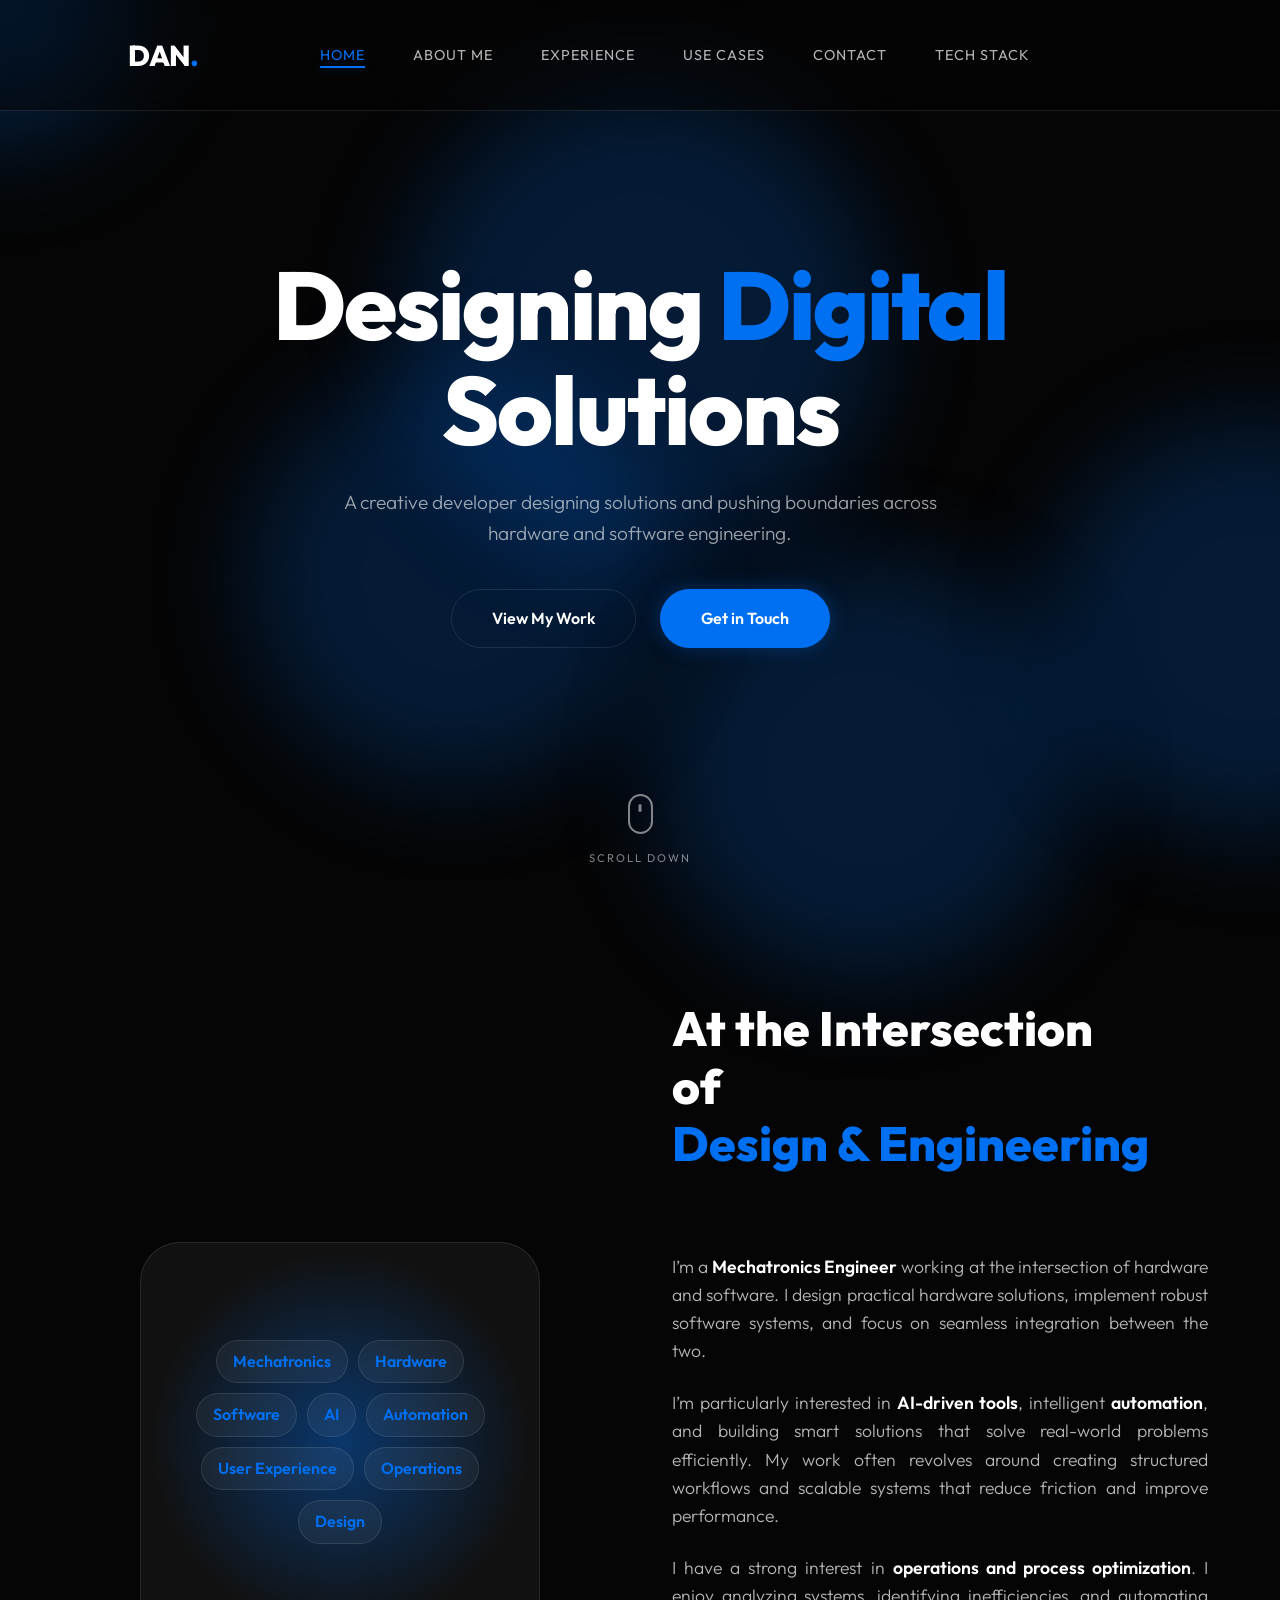
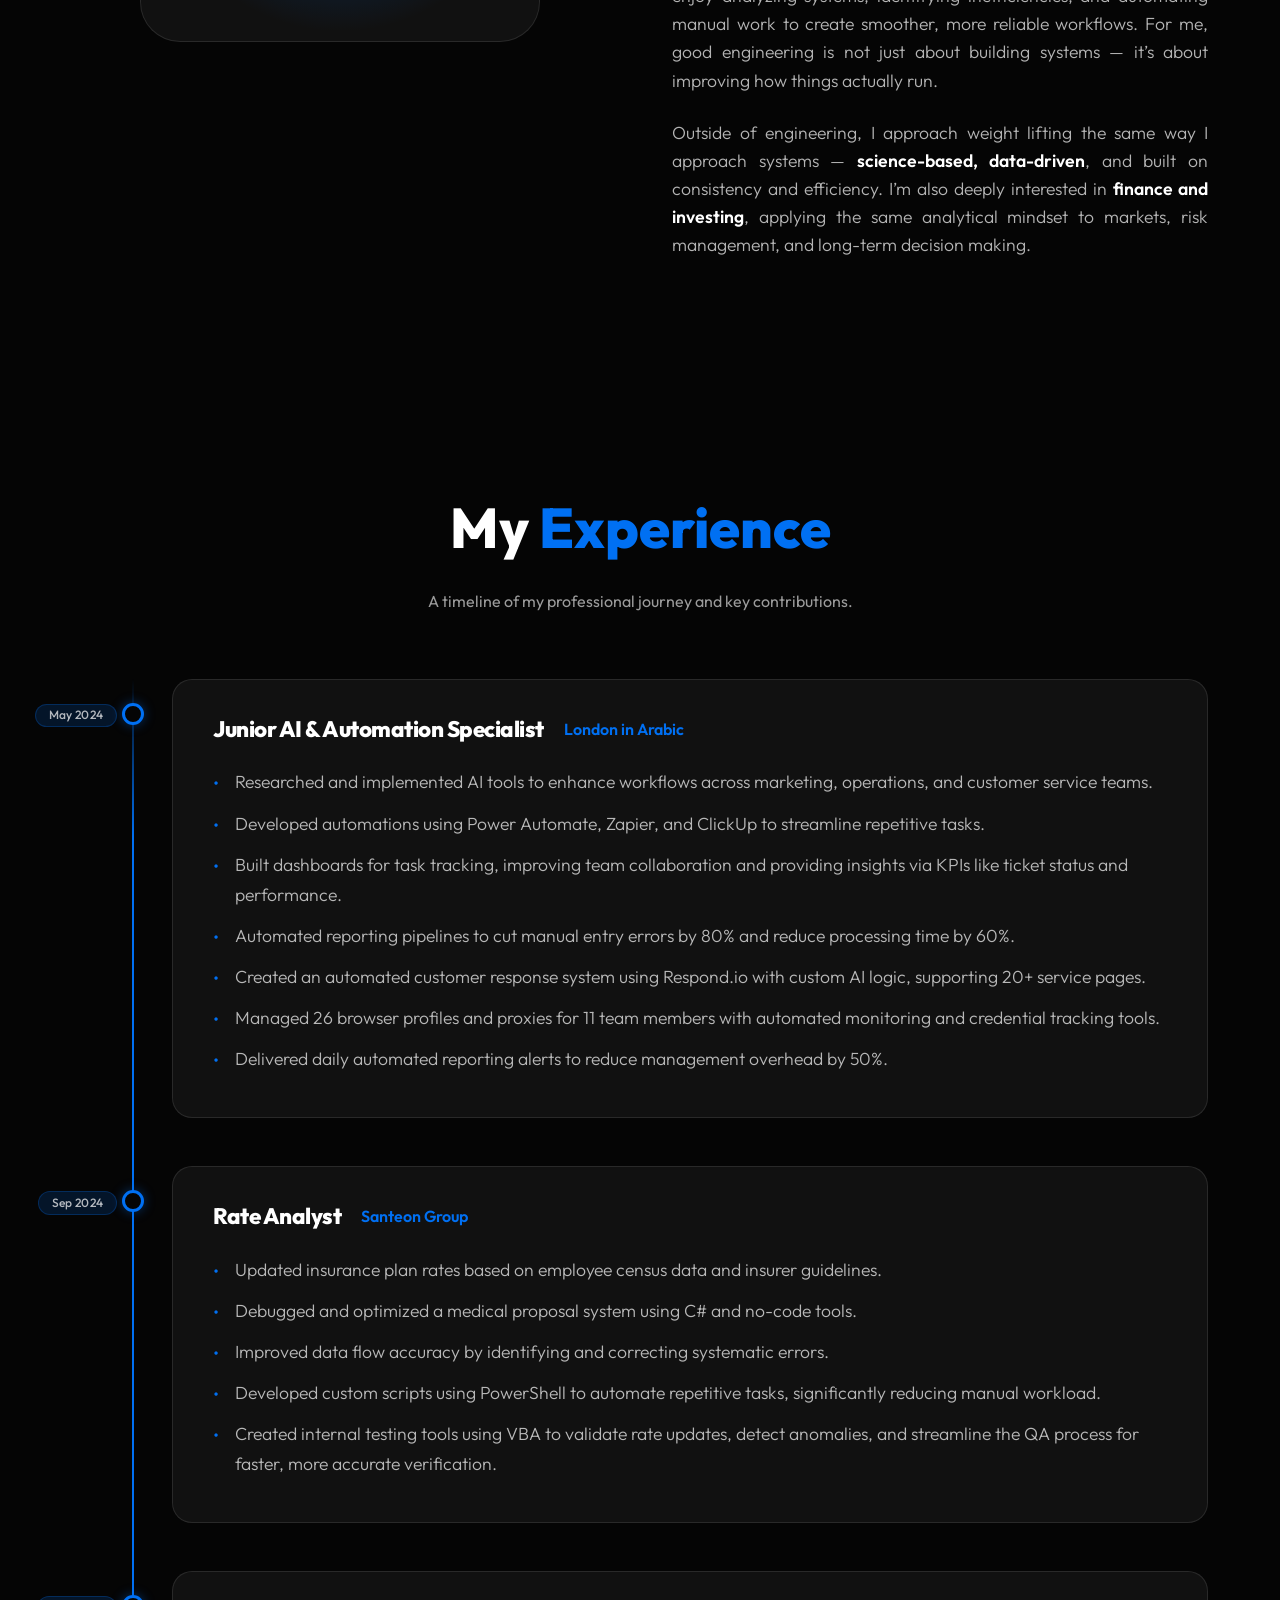
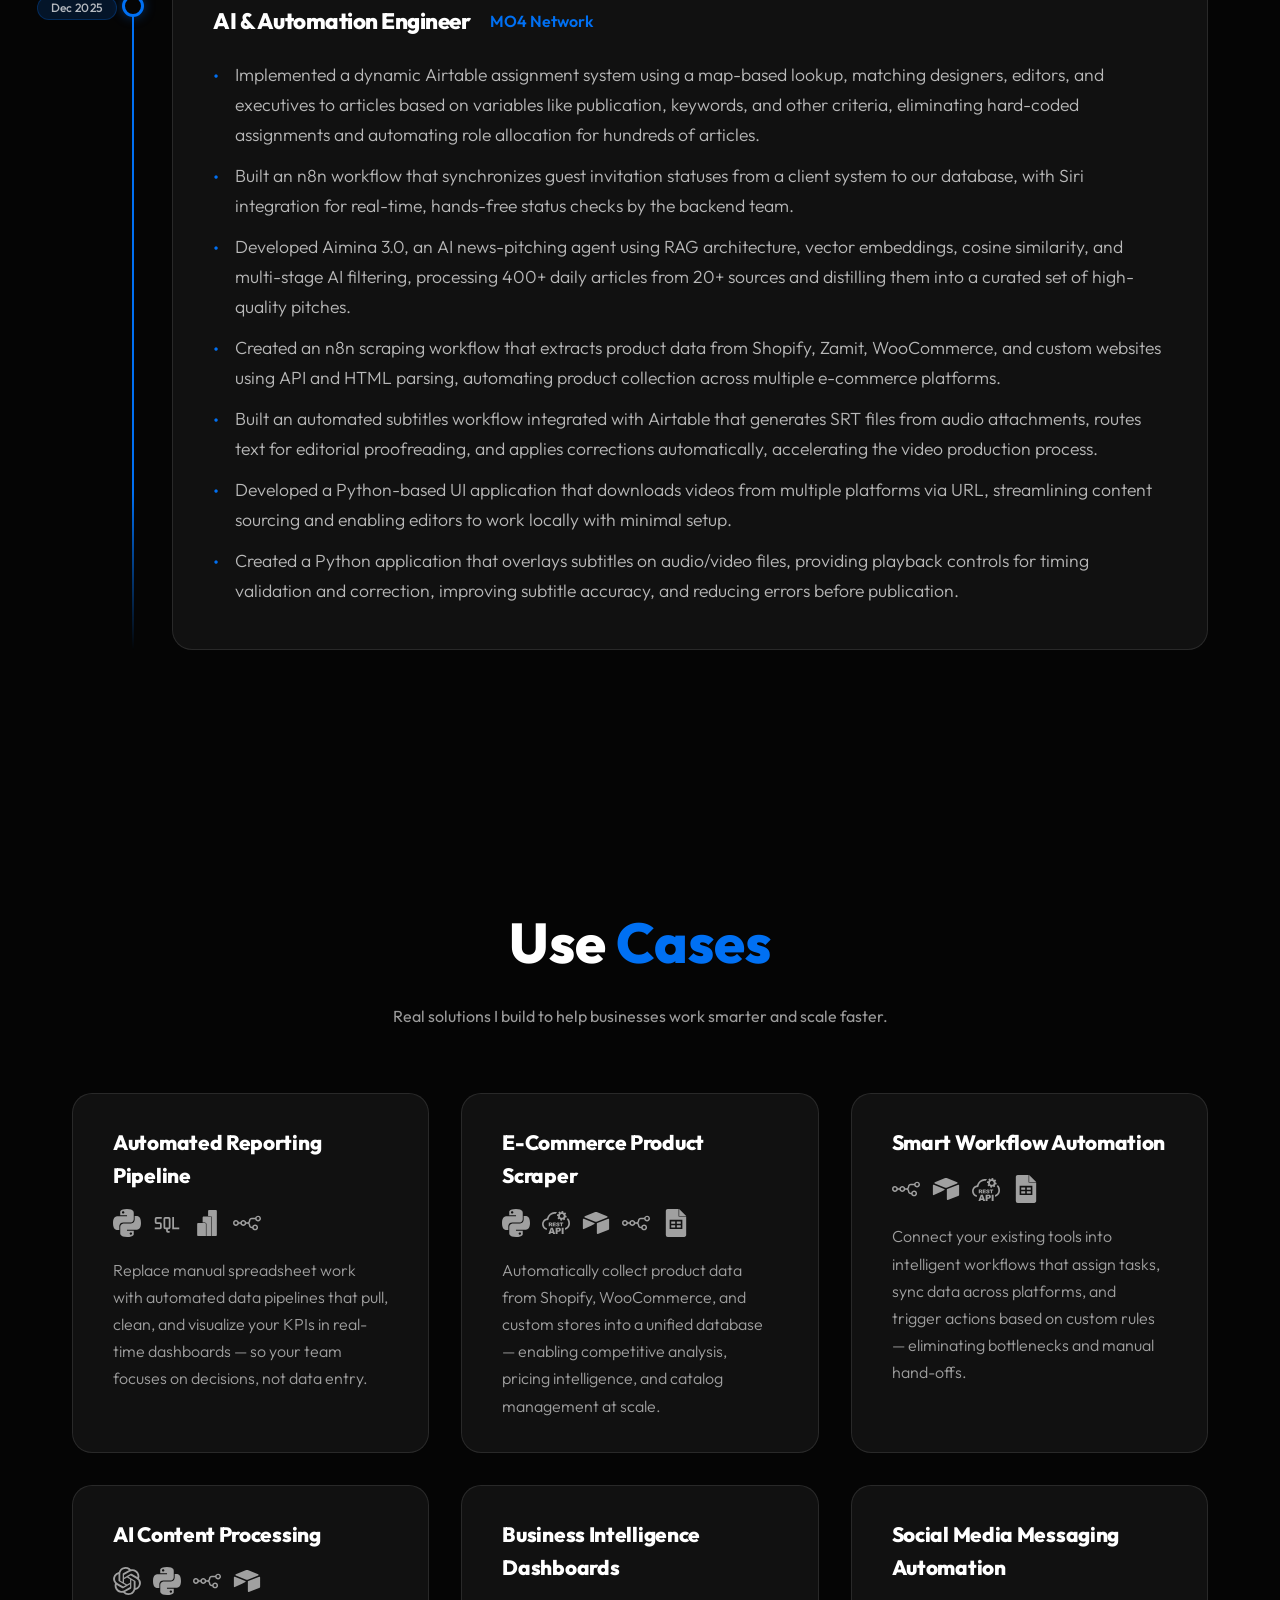
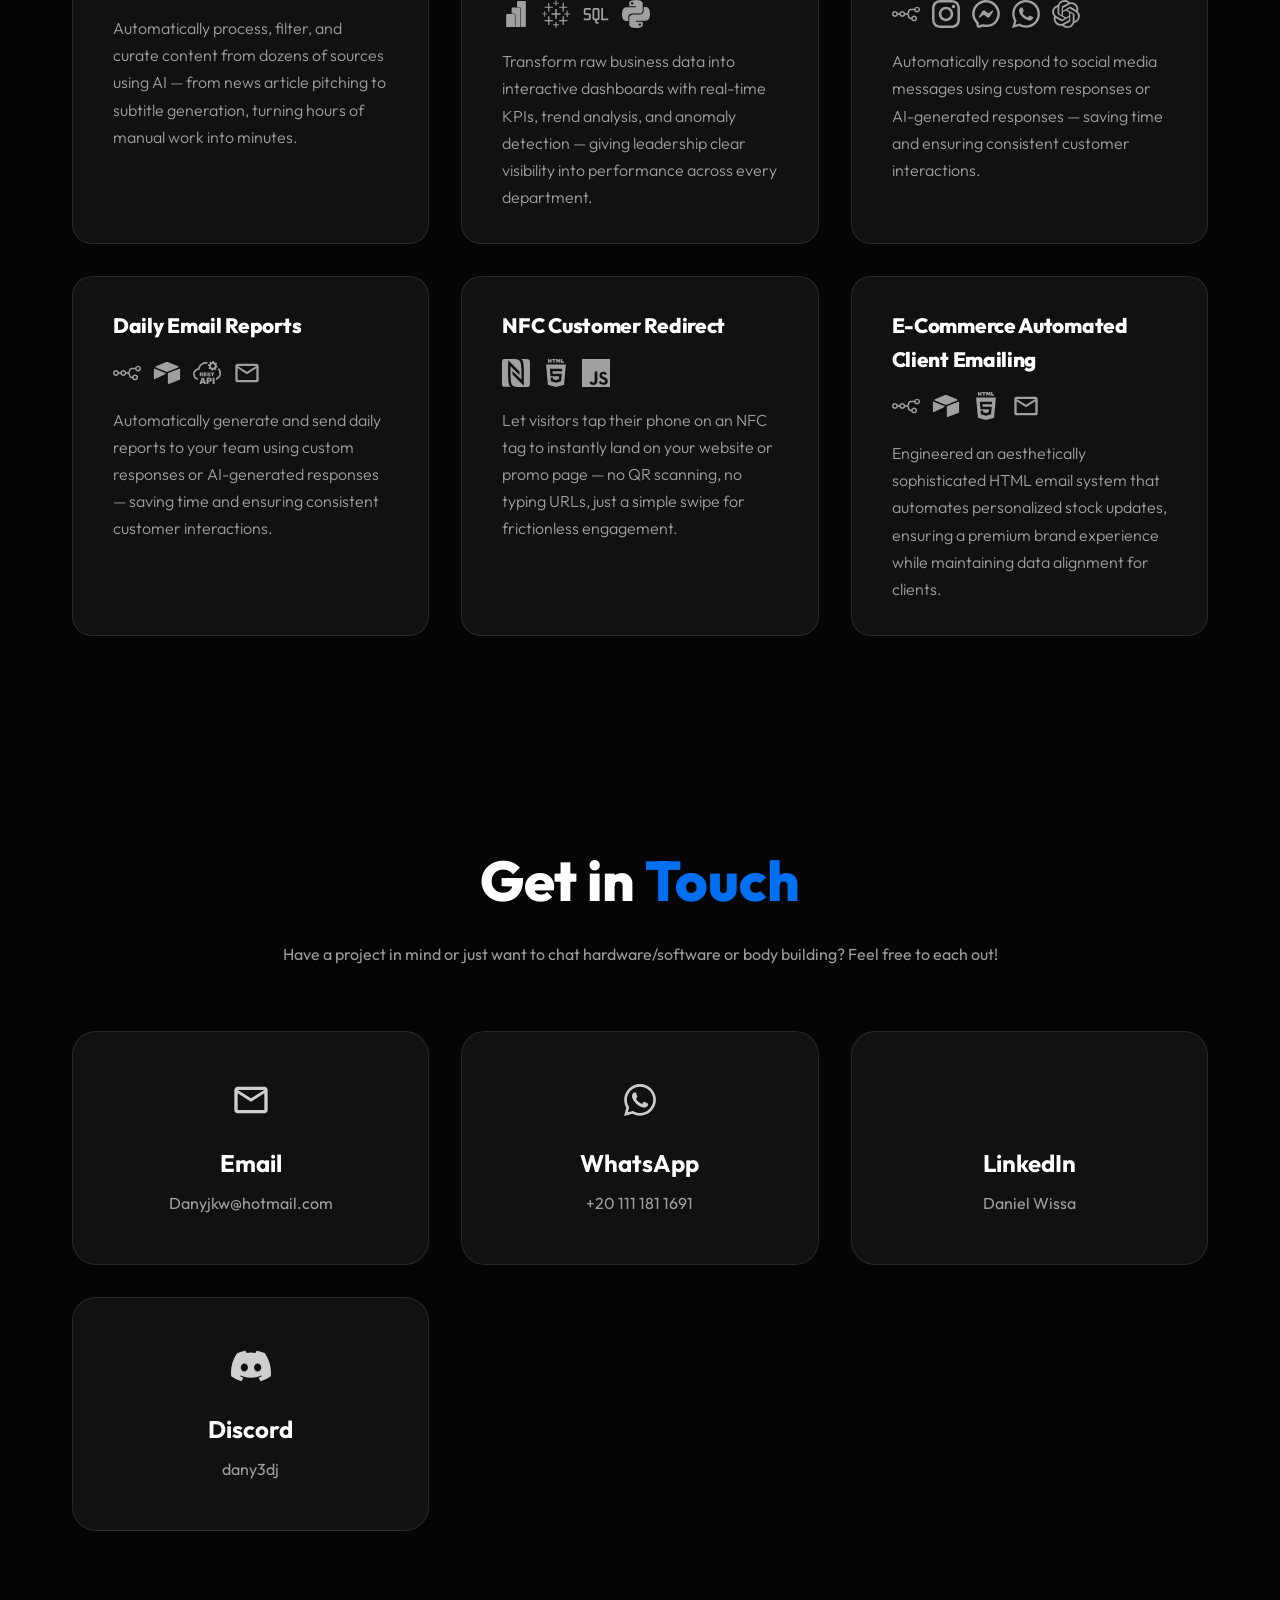
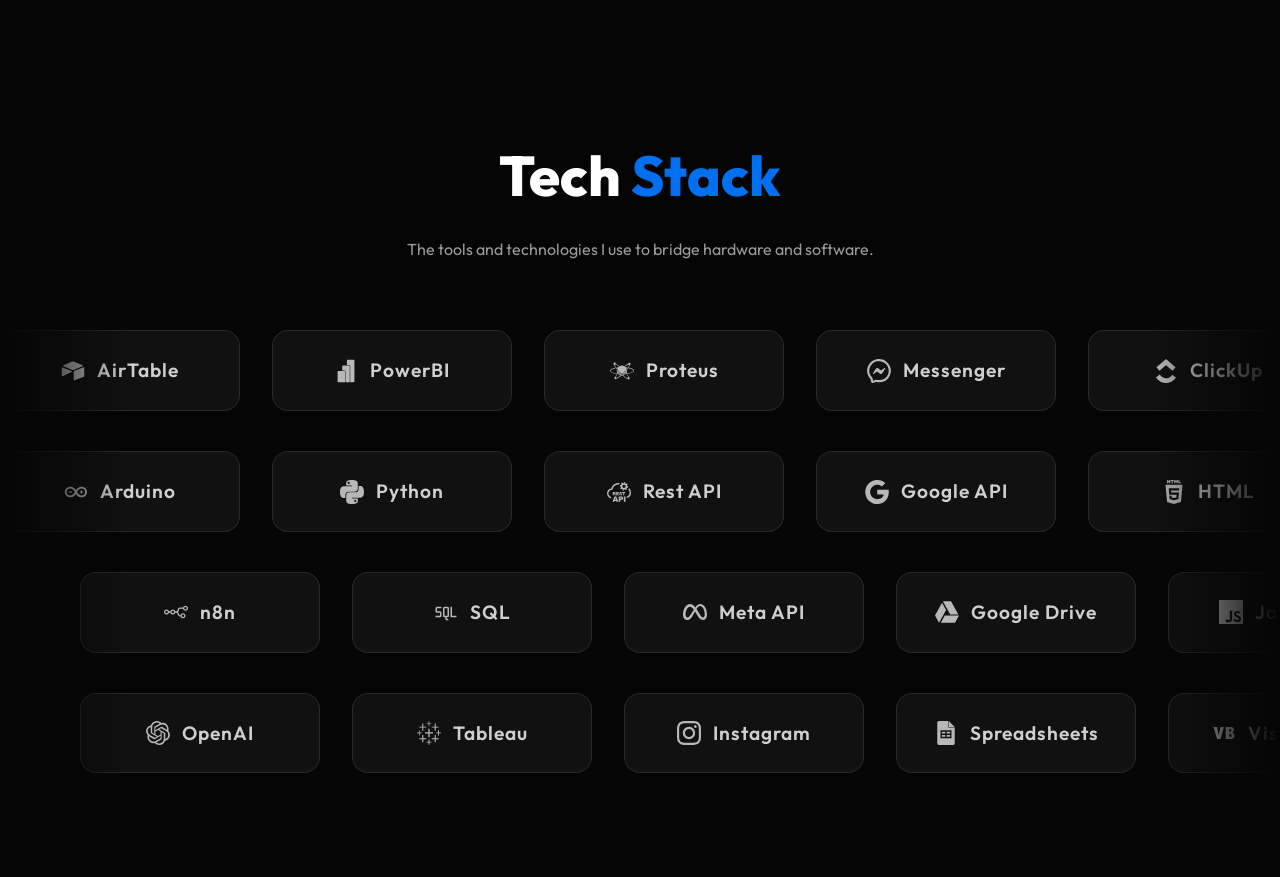
==== index.html @ ea1d3168 "Add files via upload" ====
<!DOCTYPE html>
<html lang="en">

<head>
    <meta charset="UTF-8">
    <meta name="viewport" content="width=device-width, initial-scale=1.0">
    <title>Dan | Creative Engineer</title>
    <meta name="description"
        content="A creative engineer designing solutions and pushing boundaries across hardware and software engineering.">
    <!-- Google Fonts: Outfit -->
    <link rel="preconnect" href="https://fonts.googleapis.com">
    <link rel="preconnect" href="https://fonts.gstatic.com" crossorigin>
    <link href="https://fonts.googleapis.com/css2?family=Outfit:wght@300;400;600;800&display=swap" rel="stylesheet">
    <link rel="stylesheet" href="style.css">
</head>

<body>
    <canvas id="bg-canvas"></canvas>
    <div class="noise-overlay"></div>
    <div class="cursor-glow"></div>

    <nav class="navbar reveal">
        <div class="logo">DAN<span>.</span></div>
        <ul class="nav-links">
            <li><a href="#hero">Home</a></li>
            <li><a href="#about">About Me</a></li>
            <li><a href="#experience">Experience</a></li>
            <li><a href="#use-cases">Use Cases</a></li>
            <li><a href="#contact">Contact</a></li>
            <li><a href="#tools">Tech Stack</a></li>
            <div class="nav-underline"></div>
        </ul>
        <div class="menu-toggle">
            <span></span>
            <span></span>
        </div>
    </nav>

    <div class="mobile-menu-overlay">
        <div class="mobile-menu-content">
            <div class="close-menu">&times;</div>
            <ul class="mobile-nav-links">
                <li><a href="#hero">Home</a></li>
                <li><a href="#about">About Me</a></li>
                <li><a href="#experience">Experience</a></li>
                <li><a href="#use-cases">Use Cases</a></li>
                <li><a href="#contact">Contact</a></li>
                <li><a href="#tools">Tech Stack</a></li>
            </ul>
        </div>
    </div>

    <main>
        <section id="hero" class="hero-section">
            <div class="container">
                <div class="hero-content">
                    <h1 class="reveal-text">Designing <span class="accent">Digital</span> Solutions</h1>
                    <p class="reveal-text-slow">A creative developer designing solutions and pushing boundaries across
                        hardware and software engineering.</p>
                    <div class="hero-btns reveal">
                        <a href="#use-cases" class="btn btn-secondary">View My Work</a>
                        <a href="#contact" class="btn btn-primary">Get in Touch</a>
                    </div>
                </div>
            </div>
            <div class="scroll-indicator">
                <div class="mouse">
                    <div class="wheel"></div>
                </div>
                <span>Scroll Down</span>
            </div>
        </section>

        <section id="about" class="about-section">
            <div class="container">
                <div class="about-grid">
                    <h2 class="about-title reveal-text">At the Intersection <br>of <br><span class="accent">Design &
                            Engineering</span></h2>
                    <div class="about-visual reveal">
                        <div class="visual-box">
                            <div class="inner-glow"></div>
                            <div class="hardware-tags">
                                <span>Mechatronics</span>
                                <span>Hardware</span>
                                <span>Software</span>
                                <span>AI</span>
                                <span>Automation</span>
                                <span>User Experience</span>
                                <span>Operations</span>
                                <span>Design</span>

                            </div>
                        </div>
                    </div>
                    <div class="about-content">
                        <div class="reveal-text-slow">
                            <p>I’m a <strong>Mechatronics Engineer</strong> working at the intersection of hardware and
                                software. I design practical hardware solutions, implement robust software systems, and
                                focus on seamless integration between the two.</p>
                            <p>I’m particularly interested in <strong>AI-driven tools</strong>, intelligent
                                <strong>automation</strong>,
                                and building smart solutions that solve real-world problems efficiently. My work often
                                revolves around creating structured workflows and scalable systems that reduce friction
                                and improve performance.
                            </p>
                            <p>I have a strong interest in <strong>operations and process optimization</strong>. I enjoy
                                analyzing systems, identifying inefficiencies, and automating manual work to create
                                smoother, more reliable workflows. For me, good engineering is not just about building
                                systems — it’s about improving how things actually run.</p>
                            <p>Outside of engineering, I approach weight lifting the same way I approach systems —
                                <strong>science-based, data-driven</strong>, and built on consistency and efficiency.
                                I’m
                                also deeply interested in <strong>finance and investing</strong>, applying the same
                                analytical mindset to markets, risk management, and long-term decision making.
                            </p>
                        </div>
                    </div>
                </div>
            </div>
        </section>

        <section id="experience" class="experience-section">
            <div class="container">
                <div class="section-header reveal">
                    <h2 class="reveal-text">My <span class="accent">Experience</span></h2>
                    <p>A timeline of my professional journey and key contributions.</p>
                </div>
                <div id="experience-timeline" class="experience-timeline">
                    <!-- Cards injected by script.js -->
                </div>
            </div>
        </section>

        <section id="use-cases" class="use-cases-section">
            <div class="container">
                <div class="section-header reveal">
                    <h2 class="reveal-text">Use <span class="accent">Cases</span></h2>
                    <p>Real solutions I build to help businesses work smarter and scale faster.</p>
                </div>
                <div id="use-cases-grid" class="use-cases-grid">
                    <!-- Cards injected by script.js -->
                </div>
            </div>
        </section>

        <section id="contact" class="contact-section">
            <div class="container">
                <div class="section-header reveal">
                    <h2 class="reveal-text">Get in <span class="accent">Touch</span></h2>
                    <p>Have a project in mind or just want to chat hardware/software or body building? Feel free to each
                        out!</p>
                </div>
                <div class="contact-grid reveal-text-slow">
                    <a href="mailto:Danyjkw@hotmail.com" class="contact-card">
                        <div class="brand-icon email-icon"></div>
                        <h3>Email</h3>
                        <p>Danyjkw@hotmail.com</p>
                    </a>
                    <a href="https://wa.me/+201111811691" target="_blank" class="contact-card">
                        <div class="brand-icon whatsapp-icon"></div>
                        <h3>WhatsApp</h3>
                        <p>+20 111 181 1691</p>
                    </a>
                    <a href="https://www.linkedin.com/in/dany3dj/" target="_blank" class="contact-card">
                        <div class="brand-icon linkedin-icon"></div>
                        <h3>LinkedIn</h3>
                        <p>Daniel Wissa</p>
                    </a>
                    <a href="https://discord.com/users/dany3dj" target="_blank" class="contact-card">
                        <div class="brand-icon discord-icon"></div>
                        <h3>Discord</h3>
                        <p>dany3dj</p>
                    </a>
                </div>
            </div>
        </section>

        <section id="tools" class="tools-section">
            <div class="container">
                <div class="section-header reveal">
                    <h2 class="reveal-text">Tech <span class="accent">Stack</span></h2>
                    <p>The tools and technologies I use to bridge hardware and software.</p>
                </div>
            </div>

            <div class="tools-slider-container" id="tools-slider">
                <!-- Rows will be injected here by script.js -->
            </div>
        </section>
    </main>

    <script src="script.js"></script>
</body>

</html>
---- style.css ----
:root {
    --bg-color: #050505;
    --text-color: #ffffff;
    --accent-color: #0070f3;
    --accent-glow: rgba(0, 112, 243, 0.4);
    --secondary-bg: #111111;
    --border-color: rgba(255, 255, 255, 0.1);
    --font-main: 'Outfit', sans-serif;
    --transition-smooth: all 0.6s cubic-bezier(0.16, 1, 0.3, 1);
}

* {
    margin: 0;
    padding: 0;
    box-sizing: border-box;
}

html {
    scroll-behavior: smooth;
    background-color: var(--bg-color);
    /* Base layer */
    color: var(--text-color);
    font-family: var(--font-main);
    overflow-x: hidden;
}

body {
    background-color: transparent;
    /* Allow fixed background to show through */
    line-height: 1.6;
}

#bg-canvas {
    display: none;
    /* Removed legacy shapes */
}

.ambient-orb {
    position: fixed;
    border-radius: 50%;
    filter: blur(var(--orb-blur, 80px));
    z-index: -2;
    pointer-events: none;
    opacity: var(--orb-opacity, 0.1);
    background: var(--orb-color, var(--accent-color));
    transition: opacity 1s ease;
}


/* Mobile Menu Sidebar */
.mobile-menu-overlay {
    position: fixed;
    top: 0;
    right: 0;
    width: 100%;
    /* Full screen overlay for click-outside to work */
    height: 100%;
    background: rgba(5, 5, 5, 0);
    /* Invisible background by default */
    backdrop-filter: blur(0px);
    z-index: 2000;
    display: flex;
    align-items: center;
    justify-content: flex-end;
    /* Sidebar on the right */
    pointer-events: none;
    transition: background 0.8s ease, backdrop-filter 0.8s ease;
}

.mobile-menu-overlay.active {
    background: rgba(5, 5, 5, 0.4);
    backdrop-filter: blur(30px);
    pointer-events: auto;
}

.mobile-menu-content {
    text-align: center;
    width: 60%;
    /* Re-establish sidebar width */
    height: 100%;
    background: rgba(5, 5, 5, 0.98);
    border-left: 1px solid var(--border-color);
    position: relative;
    padding: 2rem 0;
    transform: translateX(100%);
    transition: transform 0.8s cubic-bezier(0.16, 1, 0.3, 1);
    display: flex;
    flex-direction: column;
    justify-content: center;
}

.mobile-menu-overlay.active .mobile-menu-content {
    transform: translateX(0);
}

.close-menu {
    position: absolute;
    top: 1.5rem;
    /* Better alignment with navbar toggle */
    right: 8.35%;
    /* Fine-tuned to match .menu-toggle's 5% on a 60% wide panel */
    font-size: 2.2rem;
    color: var(--text-color);
    cursor: pointer;
    line-height: 1;
    z-index: 2001;
    transition: var(--transition-smooth);
}

.mobile-nav-links {
    list-style: none;
    /* No dots */
    padding: 0;
    margin: 0;
}

.mobile-nav-links li {
    margin: 1.5rem 0;
}

.mobile-nav-links a {
    text-decoration: none;
    font-size: 1.8rem;
    font-weight: 700;
    color: var(--text-color);
    letter-spacing: -0.5px;
    opacity: 0.5;
    transition: all 0.4s ease;
    display: inline-block;
    position: relative;
    padding: 0.5rem 0;
}

/* Sidebar underline effect */
.mobile-nav-links a::after {
    content: '';
    position: absolute;
    bottom: 0;
    left: 50%;
    width: 0;
    height: 2px;
    background: var(--accent-color);
    transition: width 0.4s ease, left 0.4s ease;
}

.mobile-nav-links a.active {
    opacity: 1;
    color: var(--accent-color);
}

.mobile-nav-links a.active::after {
    width: 100%;
    left: 0;
}

/* Background Noise & Utilities */
.noise-overlay {
    position: fixed;
    top: 0;
    left: 0;
    width: 100%;
    height: 100%;
    background-image: url('https://grainy-gradients.vercel.app/noise.svg');
    opacity: 0.05;
    pointer-events: none;
    z-index: 9999;
}

.cursor-glow {
    position: fixed;
    width: 400px;
    height: 400px;
    background: radial-gradient(circle, var(--accent-glow) 0%, transparent 70%);
    border-radius: 50%;
    pointer-events: none;
    transform: translate(-50%, -50%);
    z-index: -1;
    filter: blur(40px);
    transition: transform 0.1s ease-out;
}

.container {
    max-width: 1200px;
    margin: 0 auto;
    padding: 0 2rem;
}

.accent {
    color: var(--accent-color);
    position: relative;
    display: inline-block;
}

/* Animations */
@keyframes fadeInUp {
    from {
        opacity: 0;
        transform: translateY(30px);
    }

    to {
        opacity: 1;
        transform: translateY(0);
    }
}

.reveal {
    opacity: 0;
    animation: fadeInUp 1s forwards;
}

.reveal-text {
    opacity: 0;
    animation: fadeInUp 1s forwards;
    animation-delay: 0.2s;
}

.reveal-text-slow {
    opacity: 0;
    animation: fadeInUp 1s forwards;
    animation-delay: 0.4s;
}

/* Navbar */
.navbar {
    position: fixed;
    top: 0;
    left: 0;
    width: 100%;
    padding: 2rem 10%;
    display: flex;
    justify-content: space-between;
    align-items: center;
    z-index: 1000;
    backdrop-filter: blur(10px);
    background: rgba(5, 5, 5, 0.5);
    border-bottom: 1px solid var(--border-color);
    transition: padding 0.8s cubic-bezier(0.16, 1, 0.3, 1), background 0.8s ease;
}

.navbar.scrolled {
    padding: 1rem 10%;
    background: rgba(5, 5, 5, 0.8);
}

.logo {
    font-size: 1.8rem;
    font-weight: 800;
    letter-spacing: -1px;
}

.logo span {
    color: var(--accent-color);
}

.nav-links {
    display: flex;
    list-style: none;
    gap: 3rem;
    position: relative;
}

.nav-links a {
    text-decoration: none;
    color: var(--text-color);
    font-weight: 400;
    font-size: 0.9rem;
    text-transform: uppercase;
    letter-spacing: 1px;
    opacity: 0.7;
    position: relative;
    padding: 0.5rem 0;
    transition: opacity 0.3s ease;
    background: linear-gradient(to right,
            var(--text-color) 33.33%,
            var(--accent-color) 33.33%,
            var(--accent-color) 66.66%,
            var(--text-color) 66.66%);
    background-size: 300% 100%;
    background-position: var(--nav-fill-pos, 0%) 0;
    -webkit-background-clip: text;
    background-clip: text;
    -webkit-text-fill-color: transparent;
    transition: background-position 1.2s cubic-bezier(0.16, 1, 0.3, 1), opacity 0.3s ease;
}

.nav-links a.active {
    opacity: 1;
}

.nav-links a:hover {
    opacity: 1;
}

.nav-underline {
    position: absolute;
    bottom: 0;
    left: 0;
    height: 2px;
    background: var(--accent-color);
    box-shadow: 0 0 10px var(--accent-glow);
    transition: all 0.6s cubic-bezier(0.16, 1, 0.3, 1);
    pointer-events: none;
    opacity: 0;
}

.nav-underline.active {
    opacity: 1;
}

@media (max-width: 768px) {
    .nav-underline {
        transition: all 1s cubic-bezier(0.16, 1, 0.3, 1);
    }
}

/* Hero Section */
.hero-section {
    height: 100vh;
    display: flex;
    align-items: center;
    justify-content: center;
    text-align: center;
    position: relative;
}

.hero-content h1 {
    font-size: clamp(3rem, 10vw, 6rem);
    font-weight: 800;
    line-height: 1.1;
    margin-bottom: 1.5rem;
    letter-spacing: -2px;
}

.hero-content p {
    font-size: 1.2rem;
    max-width: 600px;
    margin: 0 auto 2.5rem;
    color: rgba(255, 255, 255, 0.6);
    font-weight: 300;
}

.hero-btns {
    display: flex;
    gap: 1.5rem;
    justify-content: center;
}

/* Buttons */
.btn {
    padding: 1rem 2.5rem;
    border-radius: 100px;
    text-decoration: none;
    font-weight: 600;
    font-size: 1rem;
    transition: var(--transition-smooth);
    border: 1px solid transparent;
}

.btn-primary {
    background-color: var(--accent-color);
    color: white;
    box-shadow: 0 0 20px rgba(0, 112, 243, 0.3);
}

.btn-primary:hover {
    transform: translateY(-5px);
    box-shadow: 0 10px 30px rgba(0, 112, 243, 0.5);
}

.btn-secondary {
    background-color: transparent;
    border-color: var(--border-color);
    color: white;
}

.btn-secondary:hover {
    background: rgba(255, 255, 255, 0.05);
    border-color: rgba(255, 255, 255, 0.3);
}

/* Scroll Indicator */
.scroll-indicator {
    position: absolute;
    bottom: 2rem;
    left: 50%;
    transform: translateX(-50%);
    display: flex;
    flex-direction: column;
    align-items: center;
    gap: 1rem;
    opacity: 0.5;
}

.mouse {
    width: 25px;
    height: 40px;
    border: 2px solid white;
    border-radius: 100px;
    position: relative;
}

.wheel {
    width: 3px;
    height: 8px;
    background: white;
    border-radius: 100px;
    position: absolute;
    top: 8px;
    left: 50%;
    transform: translateX(-50%);
    animation: scrollWheel 2s infinite;
}

@keyframes scrollWheel {
    0% {
        transform: translateX(-50%) translateY(0);
        opacity: 1;
    }

    100% {
        transform: translateX(-50%) translateY(15px);
        opacity: 0;
    }
}

.scroll-indicator span {
    font-size: 0.7rem;
    text-transform: uppercase;
    letter-spacing: 2px;
}

/* Sections General */
section {
    padding: 100px 0;
}

.section-header {
    text-align: center;
    margin-bottom: 4rem;
}

.section-header h2 {
    font-size: 3.5rem;
    font-weight: 800;
    margin-bottom: 1rem;
}

.section-header p {
    color: rgba(255, 255, 255, 0.6);
}

/* About Section */
.about-grid {
    display: grid;
    grid-template-columns: 1fr 1fr;
    gap: 4rem;
    align-items: center;
}

.about-title {
    font-size: 3rem;
    font-weight: 800;
    margin-bottom: 1rem;
    line-height: 1.2;
    grid-column: 2;
}

.about-content p {
    font-size: 1.1rem;
    color: rgba(255, 255, 255, 0.7);
    margin-bottom: 1.5rem;
    font-weight: 300;
    text-align: justify;
}

.about-content strong {
    color: var(--text-color);
    font-weight: 600;
}

.about-visual {
    position: relative;
    height: 400px;
    display: flex;
    align-items: center;
    justify-content: center;
    grid-row: 1 / span 2;
}

.visual-box {
    width: 100%;
    max-width: 400px;
    aspect-ratio: 1 / 1;
    background: var(--secondary-bg);
    border: 1px solid var(--border-color);
    border-radius: 40px;
    position: relative;
    overflow: hidden;
    display: flex;
    align-items: center;
    justify-content: center;
}

.inner-glow {
    position: absolute;
    width: 150%;
    height: 150%;
    background: radial-gradient(circle, var(--accent-glow) 0%, transparent 45%);
    animation: rotateGlow 10s linear infinite;
}

@keyframes rotateGlow {
    from {
        transform: rotate(0deg);
    }

    to {
        transform: rotate(360deg);
    }
}

.hardware-tags {
    z-index: 1;
    display: flex;
    flex-wrap: wrap;
    gap: 10px;
    justify-content: center;
    padding: 20px;
}

.hardware-tags span {
    background: rgba(255, 255, 255, 0.05);
    border: 1px solid var(--border-color);
    padding: 8px 16px;
    border-radius: 100px;
    font-size: 1rem;
    font-weight: 600;
    color: var(--accent-color);
    backdrop-filter: blur(5px);
    animation: tagFloat 3s ease-in-out infinite;
    transition: var(--transition-smooth);
}

.hardware-tags span:nth-child(1) {
    animation-delay: 0s;
}

.hardware-tags span:nth-child(2) {
    animation-delay: 0.4s;
}

.hardware-tags span:nth-child(3) {
    animation-delay: 0.8s;
}

.hardware-tags span:nth-child(4) {
    animation-delay: 1.2s;
}

.hardware-tags span:nth-child(5) {
    animation-delay: 1.6s;
}

.hardware-tags span:nth-child(6) {
    animation-delay: 2.0s;
}

.hardware-tags span:nth-child(7) {
    animation-delay: 2.4s;
}

.hardware-tags span:nth-child(8) {
    animation-delay: 2.8s;
}

@keyframes tagFloat {

    0%,
    100% {
        transform: translateY(0);
    }

    50% {
        transform: translateY(-8px);
    }
}

.hardware-tags span:hover {
    background: rgba(0, 112, 243, 0.15);
    border-color: var(--accent-color);
    box-shadow: 0 0 20px rgba(0, 112, 243, 0.15);
    animation-play-state: paused;
}

/* Brand Icons (Local Assets) */
.brand-icon {
    width: 40px;
    height: 40px;
    margin: 0 auto 1.5rem;
    display: flex;
    align-items: center;
    justify-content: center;
    opacity: 0.8;
    transition: var(--transition-smooth);
    background-size: contain;
    background-repeat: no-repeat;
    background-position: center;
    filter: brightness(0) invert(1);
    /* Default light/white */
}

.contact-card:hover .brand-icon {
    opacity: 1;
    transform: scale(1.2);
    /* Grow bigger */
    filter: brightness(0) invert(1) drop-shadow(0 0 15px var(--accent-color));
    /* Glow blue */
}

.email-icon {
    background-image: url('assets/icons/email.svg');
}

.whatsapp-icon {
    background-image: url('assets/icons/whatsapp.svg');
    background-size: 80%;
}

/* Smaller/centered */
.discord-icon {
    background-image: url('assets/icons/discord.svg');
}

.linkedin-icon {
    background-image: url('assets/icons/linkedin.svg');
}

/* Tool Icons (Dynamic Assets) */
.tool-icon {
    width: 24px;
    height: 24px;
    margin-right: 12px;
    display: flex;
    align-items: center;
    justify-content: center;
    opacity: 0.7;
    transition: var(--transition-smooth);
    background-size: contain;
    background-repeat: no-repeat;
    background-position: center;
    filter: brightness(0) invert(1);
    /* Default light/white */
}

.tool-card:hover .tool-icon {
    opacity: 1;
    transform: scale(1.2);
    /* Grow bigger */
    filter: brightness(0) invert(1) drop-shadow(0 0 8px var(--accent-color));
    /* Glow blue */
}

/* Tool Background Fallbacks Removed */

/* Experience Section */
.experience-section {
    padding: 100px 0;
}

.experience-timeline {
    position: relative;
    padding-left: 100px;
    margin-top: 2rem;
}

/* Vertical timeline line */
.experience-timeline::before {
    content: '';
    position: absolute;
    left: 60px;
    top: 0;
    bottom: 0;
    width: 2px;
    background: linear-gradient(to bottom,
            transparent,
            var(--accent-color) 10%,
            var(--accent-color) 90%,
            transparent);
}

/* Timeline entry */
.experience-entry {
    position: relative;
    margin-bottom: 3rem;
    opacity: 0;
    transform: translateY(40px);
    transition: opacity 0.7s cubic-bezier(0.16, 1, 0.3, 1),
        transform 0.7s cubic-bezier(0.16, 1, 0.3, 1);
}

.experience-entry.active {
    opacity: 1;
    transform: translateY(0);
}

/* Timeline dot – centered on the 2px line */
.experience-entry::before {
    content: '';
    position: absolute;
    /* Line is at 60px from container. Entry starts at padding-left 100px.
       Dot center should be at line center: 60px + 1px = 61px from container.
       Dot is 16px wide, so left edge at 61 - 8 = 53px from container.
       From entry: 53 - 100 = -47px */
    left: -39px;
    transform: translateX(-50%);
    top: 24px;
    width: 16px;
    height: 16px;
    border-radius: 50%;
    background: var(--bg-color);
    border: 3px solid var(--accent-color);
    box-shadow: 0 0 12px var(--accent-glow);
    z-index: 1;
    transition: background 0.3s ease, box-shadow 0.3s ease, transform 0.3s ease;
}

.experience-entry.active::before,
.experience-entry:hover::before {
    background: var(--bg-color);
    box-shadow: 0 0 20px var(--accent-glow);
    transform: translateX(-50%) scale(1.2);
}

/* Date badge – sits to the left of the circle */
.experience-date {
    position: absolute;
    /* Align vertically with the dot (top: 24px, dot is 16px tall, center at 32px).
       Badge sits to the left of the dot. Dot left edge is at -47px from entry. */
    right: calc(100% + 55px);
    top: 25px;
    white-space: nowrap;
    padding: 0.3rem 0.8rem;
    border-radius: 100px;
    font-size: 0.75rem;
    font-weight: 500;
    letter-spacing: 0.3px;
    color: rgba(255, 255, 255, 0.7);
    background: rgba(0, 112, 243, 0.15);
    border: 1px solid rgba(0, 112, 243, 0.25);
    line-height: 1;
}

/* Card */
.experience-card {
    background: var(--secondary-bg);
    border: 1px solid var(--border-color);
    border-radius: 20px;
    padding: 2rem 2.5rem;
    transition: var(--transition-smooth);
}

.experience-card:hover {
    border-color: var(--accent-color);
    background: color-mix(in srgb, var(--secondary-bg), transparent 30%);
    transform: translateX(6px);
    box-shadow: 0 8px 30px rgba(0, 0, 0, 0.4);
}

/* Header row */
.experience-header {
    display: flex;
    flex-wrap: wrap;
    align-items: center;
    gap: 0.75rem 1.25rem;
    margin-bottom: 1.25rem;
}

.experience-title {
    font-size: 1.4rem;
    font-weight: 800;
    letter-spacing: -0.5px;
    color: var(--text-color);
}

.experience-company {
    font-size: 1rem;
    font-weight: 600;
    color: var(--accent-color);
}

/* Bullet list */
.experience-bullets {
    list-style: none;
    padding: 0;
}

.experience-bullets li {
    position: relative;
    padding-left: 1.4rem;
    margin-bottom: 0.7rem;
    font-size: 1.1rem;
    font-weight: 300;
    color: rgba(255, 255, 255, 0.7);
    line-height: 1.7;
    /* Scroll-reveal per bullet */
    opacity: 0;
    transform: translateY(20px);
    transition: opacity 0.5s cubic-bezier(0.16, 1, 0.3, 1),
        transform 0.5s cubic-bezier(0.16, 1, 0.3, 1);
}

.experience-bullets li.active {
    opacity: 1;
    transform: translateY(0);
}

.experience-bullets li::before {
    content: '•';
    position: absolute;
    left: 0;
    color: var(--accent-color);
    font-size: 1.2rem;
    line-height: 1.7;
}

/* Responsive */
@media (max-width: 768px) {
    .experience-timeline {
        padding-left: 28px;
    }

    .experience-timeline::before {
        left: 7px;
    }

    .experience-entry::before {
        left: -20px;
        transform: translateX(-50%);
        width: 12px;
        height: 12px;
        top: 30px;
    }

    .experience-entry.active::before,
    .experience-entry:hover::before {
        transform: translateX(-50%) scale(1.1);
    }

    .experience-date {
        position: relative;
        left: 0;
        right: auto;
        top: 0;
        margin-bottom: 1rem;
        display: inline-flex;
        font-size: 0.75rem;
    }

    .experience-card {
        padding: 1.5rem;
    }

    .experience-title {
        font-size: 1.2rem;
    }

    .experience-header {
        flex-direction: column;
        align-items: flex-start;
        gap: 0.5rem;
    }
}

/* Use Cases Section */
.use-cases-section {
    padding: 100px 0;
}

.use-cases-grid {
    display: grid;
    grid-template-columns: repeat(auto-fit, minmax(340px, 1fr));
    gap: 2rem;
}

.use-case-card {
    background: var(--secondary-bg);
    border: 1px solid var(--border-color);
    border-radius: 20px;
    padding: 2rem 2.5rem;
    transition: var(--transition-smooth);
    /* Scroll-reveal */
    opacity: 0;
    transform: translateY(40px);
}

.use-case-card.active {
    opacity: 1;
    transform: translateY(0);
}

.use-case-card:hover {
    border-color: var(--accent-color);
    background: rgba(255, 255, 255, 0.02);
    transform: translateY(-6px);
    box-shadow: 0 12px 40px rgba(0, 0, 0, 0.5),
        0 0 30px rgba(0, 112, 243, 0.08);
}

.use-case-card.active:hover {
    transform: translateY(-6px);
}

.use-case-title {
    font-size: 1.3rem;
    font-weight: 800;
    letter-spacing: -0.3px;
    color: var(--text-color);
    margin-bottom: 1rem;
}

.use-case-icons {
    display: flex;
    flex-wrap: wrap;
    gap: 0.75rem;
    margin-bottom: 1.25rem;
}

.use-case-icon-wrap {
    position: relative;
    cursor: pointer;
}

.use-case-icon {
    width: 28px;
    height: 28px;
    background-size: contain;
    background-repeat: no-repeat;
    background-position: center;
    filter: brightness(0) invert(1);
    opacity: 0.6;
    transition: var(--transition-smooth);
}

.use-case-tooltip {
    position: absolute;
    bottom: calc(100% + 10px);
    left: 50%;
    transform: translateX(-50%) translateY(6px);
    background: rgba(20, 20, 20, 0.95);
    border: 1px solid rgba(0, 112, 243, 0.3);
    color: rgba(255, 255, 255, 0.9);
    font-size: 0.72rem;
    font-weight: 500;
    letter-spacing: 0.3px;
    padding: 0.3rem 0.65rem;
    border-radius: 6px;
    white-space: nowrap;
    pointer-events: none;
    opacity: 0;
    transition: opacity 0.25s ease, transform 0.25s ease;
    z-index: 10;
    box-shadow: 0 4px 12px rgba(0, 0, 0, 0.6);
}

.use-case-tooltip::after {
    content: '';
    position: absolute;
    top: 100%;
    left: 50%;
    transform: translateX(-50%);
    border: 5px solid transparent;
    border-top-color: rgba(0, 112, 243, 0.3);
}

.use-case-icon-wrap:hover .use-case-tooltip {
    opacity: 1;
    transform: translateX(-50%) translateY(0);
}

.use-case-icon-wrap:hover .use-case-icon {
    opacity: 1;
    transform: scale(1.25);
    filter: brightness(0) invert(1) drop-shadow(0 0 8px var(--accent-color));
}

.use-case-description {
    font-size: 1rem;
    font-weight: 300;
    color: rgba(255, 255, 255, 0.6);
    line-height: 1.7;
}

@media (max-width: 768px) {
    .use-cases-grid {
        grid-template-columns: 1fr;
    }

    .use-case-card {
        padding: 1.5rem;
    }
}

/* Tools Section */
.tools-section {
    padding: 100px 0;
    overflow: hidden;
}

@media (max-width: 768px) {
    .tools-section {
        padding-bottom: 30vh;
        /* Extra space to allow centering the tab */
    }
}

.tools-slider-container {
    display: flex;
    flex-direction: column;
    gap: 2rem;
    margin-top: 2rem;
}

.tools-row {
    display: flex;
    padding: 4px 0;
    /* Vertical padding to prevent clipping on hover scale */
    mask-image: linear-gradient(to right, transparent, black 10%, black 90%, transparent);
}

.tools-track {
    display: flex;
    gap: 2rem;
    animation: scroll 60s linear infinite;
    width: max-content;
}

.tools-row[data-direction="right"] .tools-track {
    animation-direction: reverse;
}

.tools-row[data-offset="true"] .tools-track {
    padding-left: 5rem;
}

@keyframes scroll {
    0% {
        transform: translateX(0);
    }

    100% {
        transform: translateX(calc(-30% - 1rem));
    }
}

.tool-card {
    background: var(--secondary-bg);
    border: 1px solid var(--border-color);
    padding: 1.5rem 2rem;
    border-radius: 16px;
    min-width: 240px;
    display: flex;
    align-items: center;
    justify-content: center;
    transition: var(--transition-smooth);
}

.tool-card:hover {
    border-color: var(--accent-color);
    background: rgba(255, 255, 255, 0.05);
    transform: scale(1.05);
}

.tool-card span {
    font-size: 1.2rem;
    font-weight: 600;
    letter-spacing: 1px;
    color: rgba(255, 255, 255, 0.8);
}

.contact-grid {
    display: grid;
    grid-template-columns: repeat(auto-fit, minmax(300px, 1fr));
    gap: 2rem;
    margin-top: 3rem;
}

.contact-card {
    position: relative;
    background: var(--secondary-bg);
    border: 1px solid var(--border-color);
    padding: 3rem;
    border-radius: 24px;
    text-align: center;
    text-decoration: none;
    color: var(--text-color);
    transition: var(--transition-smooth);
    overflow: hidden;
}

.contact-card::after {
    content: 'Open →';
    position: absolute;
    bottom: 1.2rem;
    right: 1.5rem;
    font-size: 0.75rem;
    font-weight: 500;
    letter-spacing: 0.5px;
    color: var(--accent-color);
    opacity: 0;
    transform: translateX(-8px);
    transition: opacity 0.3s ease, transform 0.3s ease;
}

.contact-card:hover::after {
    opacity: 0.8;
    transform: translateX(0);
}

.contact-card:hover {
    transform: translateY(-10px);
    border-color: var(--accent-color);
    background: rgba(255, 255, 255, 0.02);
    box-shadow: 0 20px 40px rgba(0, 0, 0, 0.4);
    cursor: pointer;
}

.contact-card .icon {
    font-size: 2.5rem;
    margin-bottom: 1.5rem;
}

.contact-card h3 {
    font-size: 1.5rem;
    margin-bottom: 0.5rem;
}

.contact-card p {
    color: rgba(255, 255, 255, 0.6);
}

/* Responsive */
@media (max-width: 768px) {
    .navbar {
        padding: 1.5rem 5%;
        justify-content: space-between;
    }

    .navbar.scrolled {
        padding: 0.8rem 5%;
    }

    .logo {
        font-size: 1.4rem;
        position: absolute;
        left: 5%;
    }

    .nav-links {
        display: flex;
        gap: 0.5rem;
        /* Reduced gap to fit 3 items comfortably */
        align-items: center;
        justify-content: center;
        flex: 1;
        padding-right: 2rem;
        /* Give space for the menu toggle */
        margin: 0 1rem 0 3.5rem;
        /* Space between logo and menu */
    }

    .nav-links li {
        transition: transform 1s cubic-bezier(0.16, 1, 0.3, 1),
            opacity 1s ease,
            max-width 0.4s ease,
            margin 0.4s ease,
            visibility 1s ease;
        opacity: 0;
        visibility: hidden;
        pointer-events: none;
        transform: scale(0.6);
        max-width: 0;
        margin: 0;
        overflow: hidden;
        flex-shrink: 0;
        display: block;
    }

    .nav-links li[data-dist="0"] {
        opacity: 1;
        visibility: visible;
        pointer-events: auto;
        max-width: 250px;
        margin: 0;
        transform: scale(1.1);
        z-index: 2;
    }

    .nav-links a {
        transition: background-position 2s cubic-bezier(0.16, 1, 0.3, 1),
            opacity 0.3s ease,
            color 2s ease;
        font-size: 0.75rem;
        white-space: nowrap;
        display: block;
        padding: 0.5rem 0;
    }

    .menu-toggle {
        display: flex;
        position: absolute;
        right: 5%;
        flex-direction: column;
        gap: 4px;
        cursor: pointer;
        z-index: 1001;
    }

    .menu-toggle span {
        width: 20px;
        height: 2px;
        background: var(--text-color);
    }

    .hero-content h1 {
        font-size: 3.5rem;
    }

    .hero-btns {
        flex-direction: column;
        align-items: center;
    }

    .btn {
        width: 100%;
        max-width: 300px;
    }

    .contact-card::after {
        opacity: 0.6;
        transform: translateX(0);
    }

    .container {
        padding: 0 1.5rem;
        margin: 0 auto;
    }

    section {
        padding: 60px 0;
    }

    .about-grid {
        grid-template-columns: 1fr;
        gap: 2.5rem;
        text-align: center;
        overflow: hidden;
        /* Prevent child overflow */
    }

    .about-title {
        font-size: 2.2rem;
        grid-column: 1;
        margin-bottom: 2rem;
        order: 1;
        /* Title first */
    }

    .about-visual {
        height: auto;
        order: 2;
        /* Put the visual below the title */
        grid-column: 1;
        grid-row: auto;
        /* Reset desktop grid-row */
    }

    .about-content {
        grid-column: 1;
        order: 3;
    }

    .hardware-tags span {
        font-size: 0.85rem;
        padding: 6px 12px;
    }
}
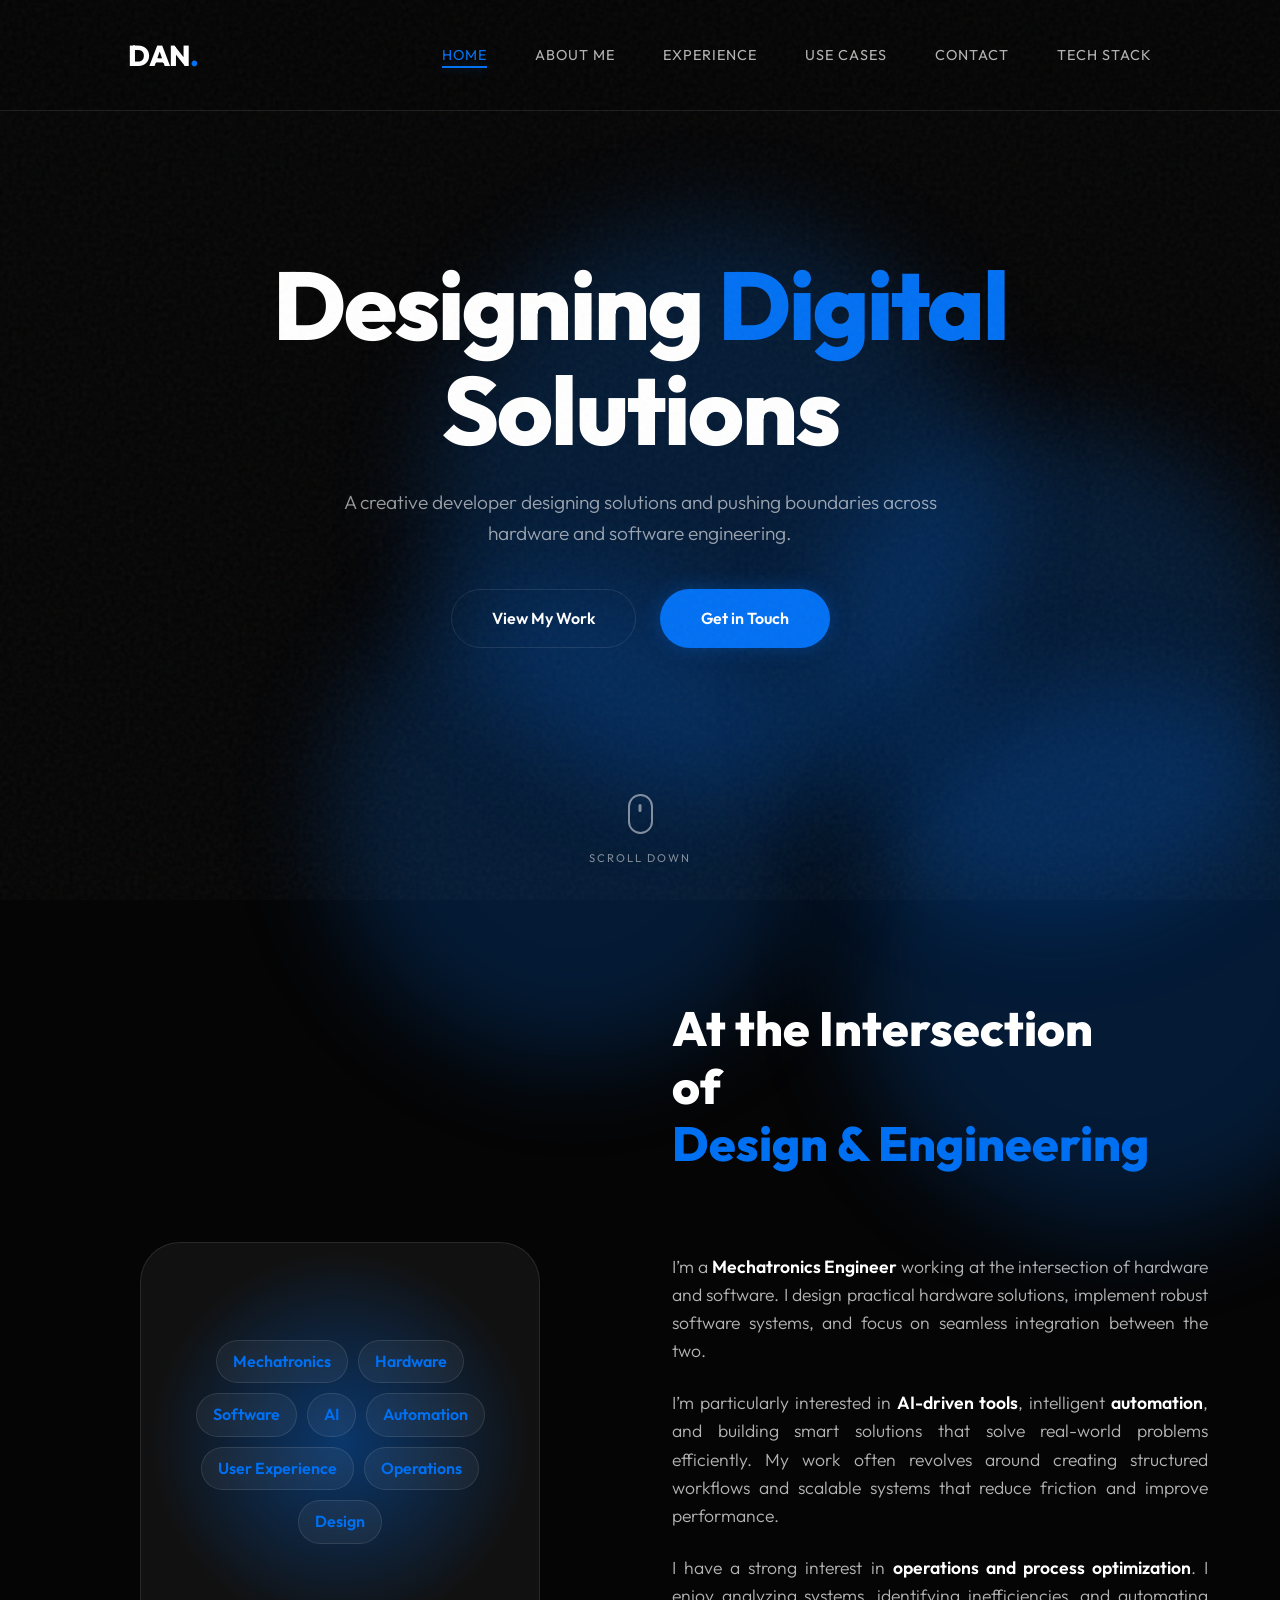
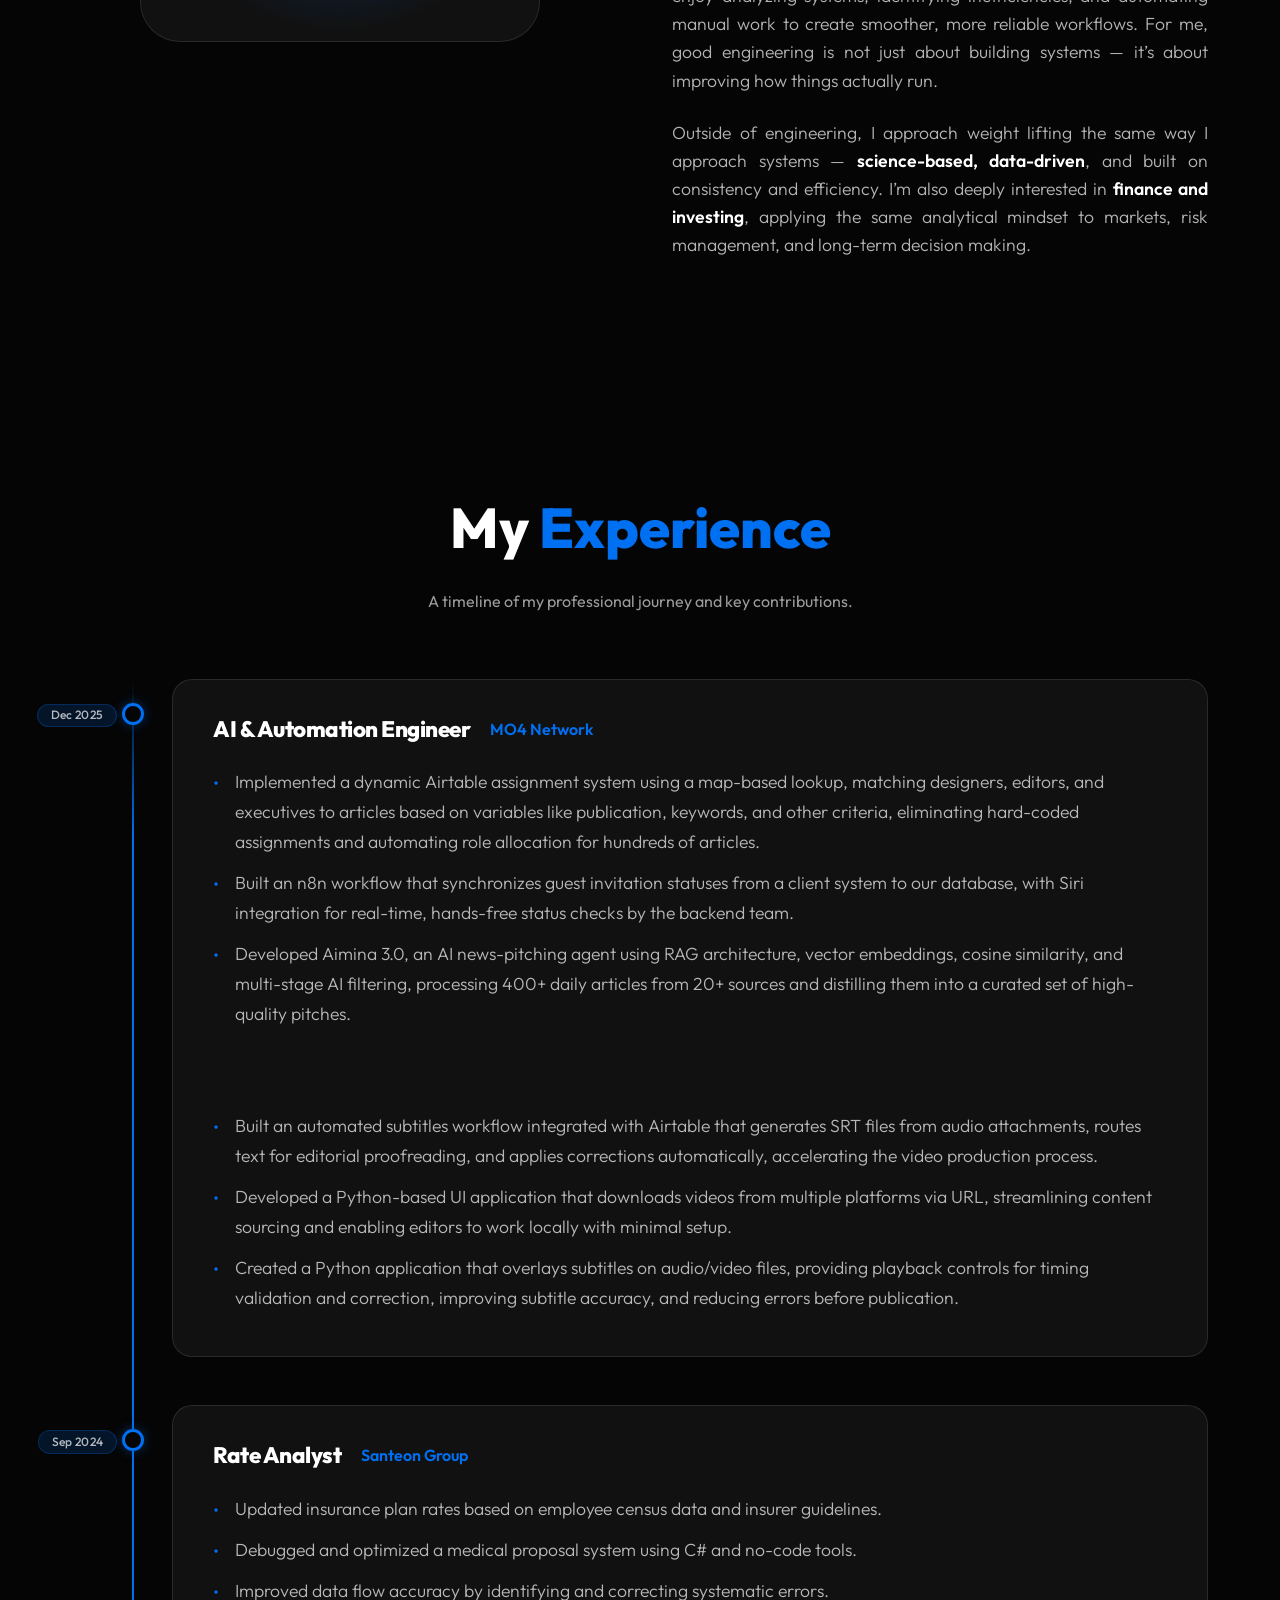
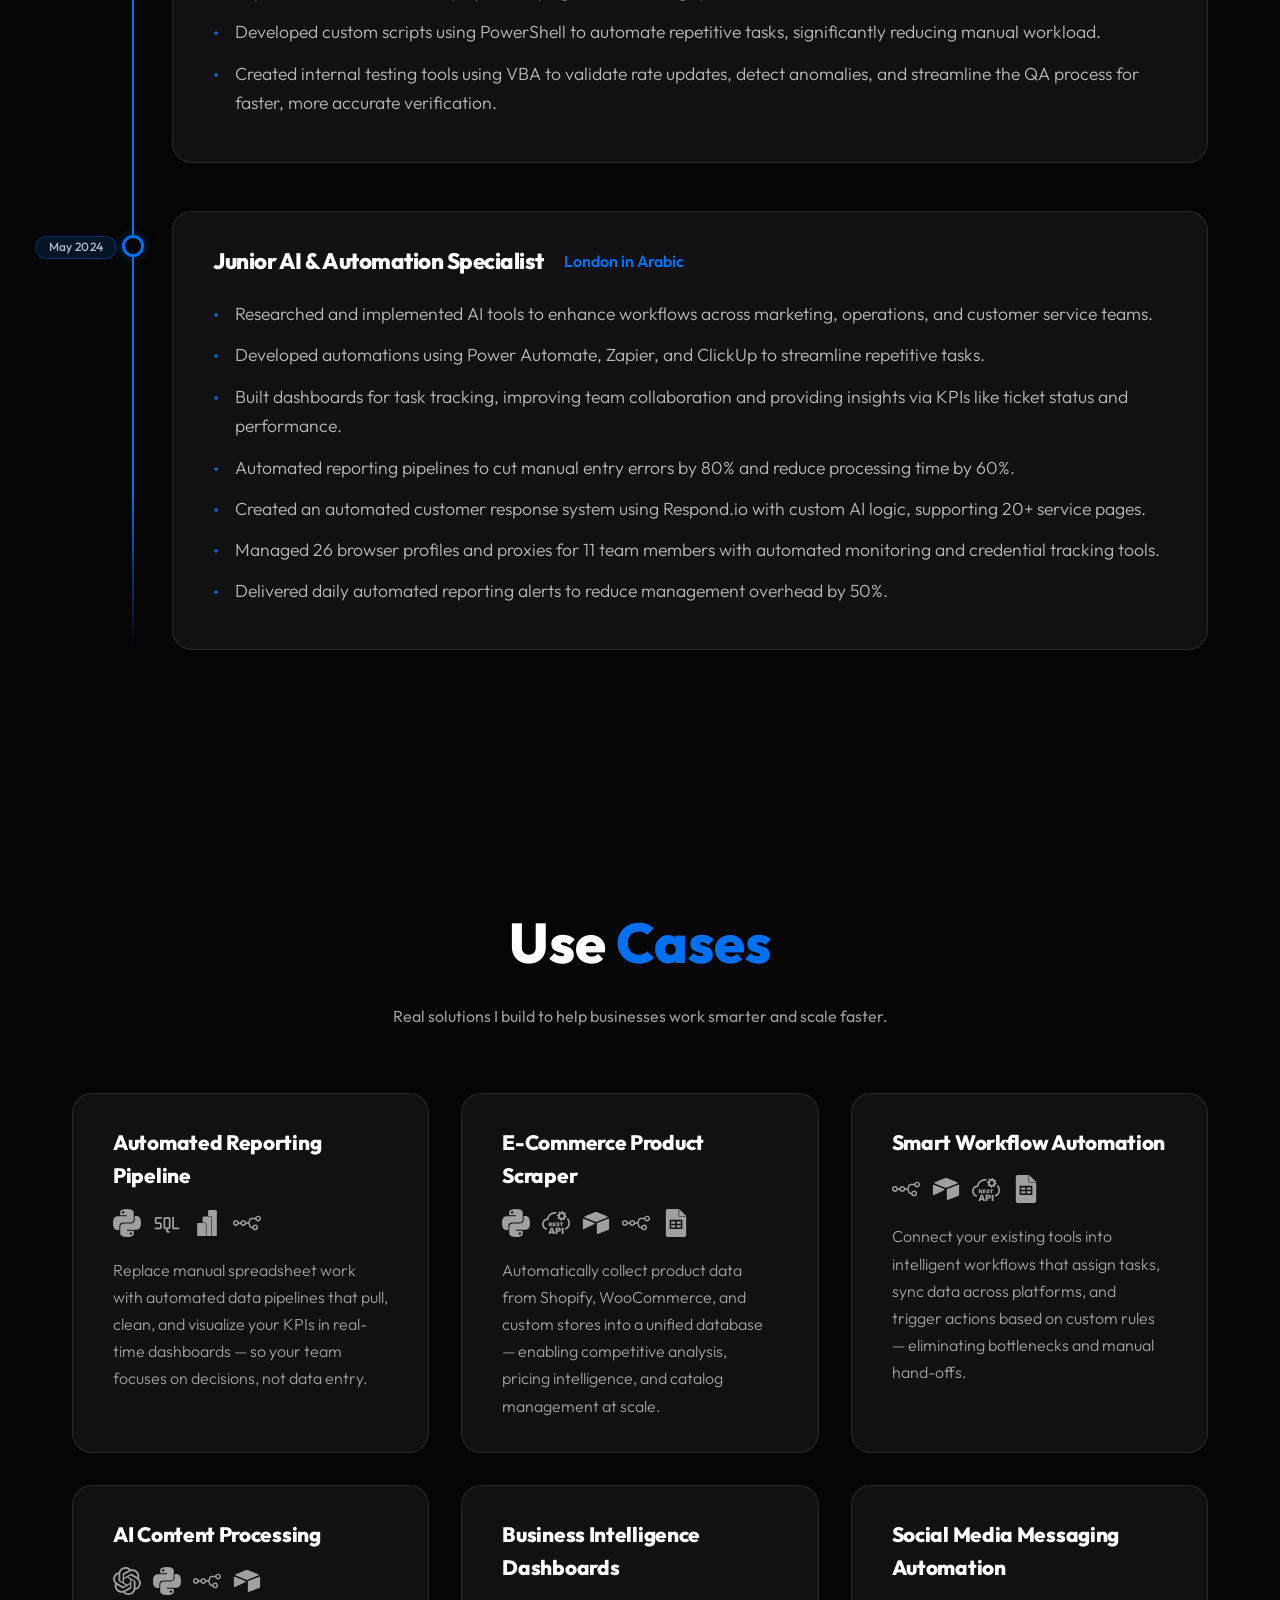
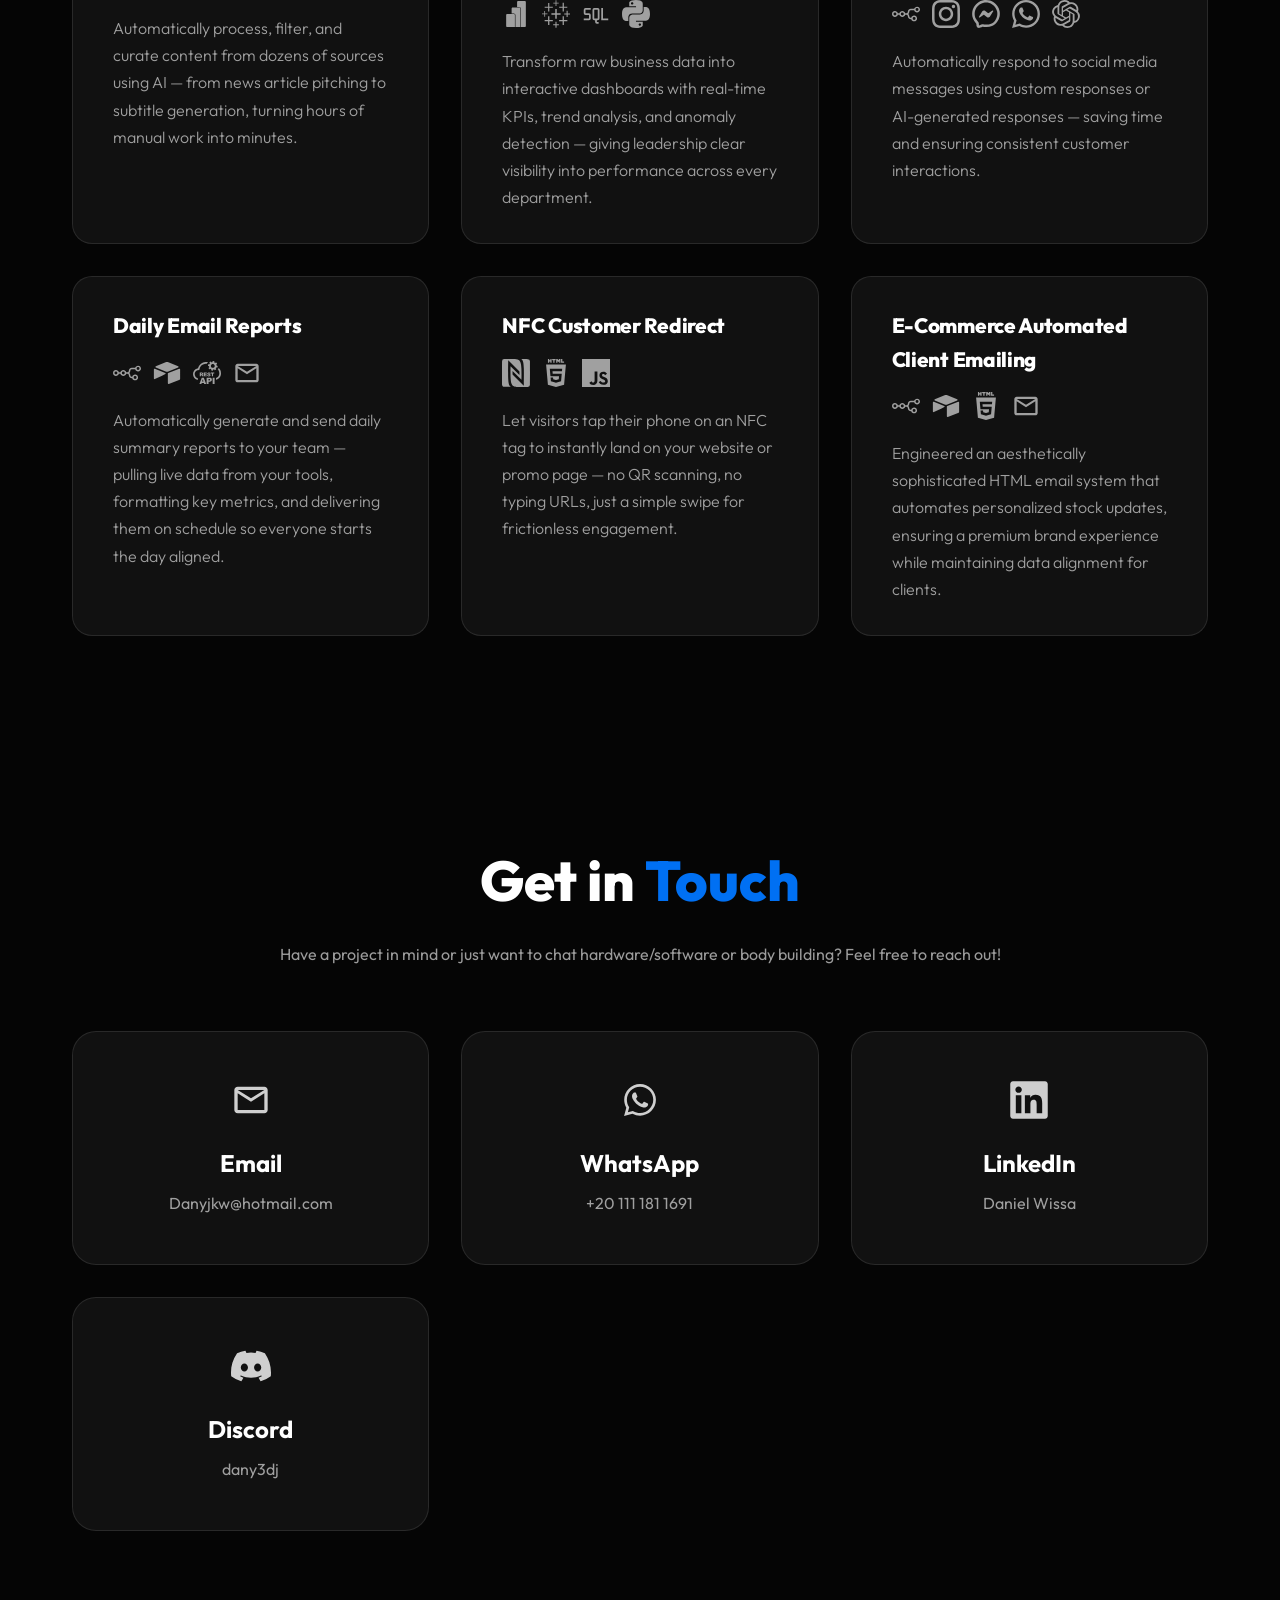
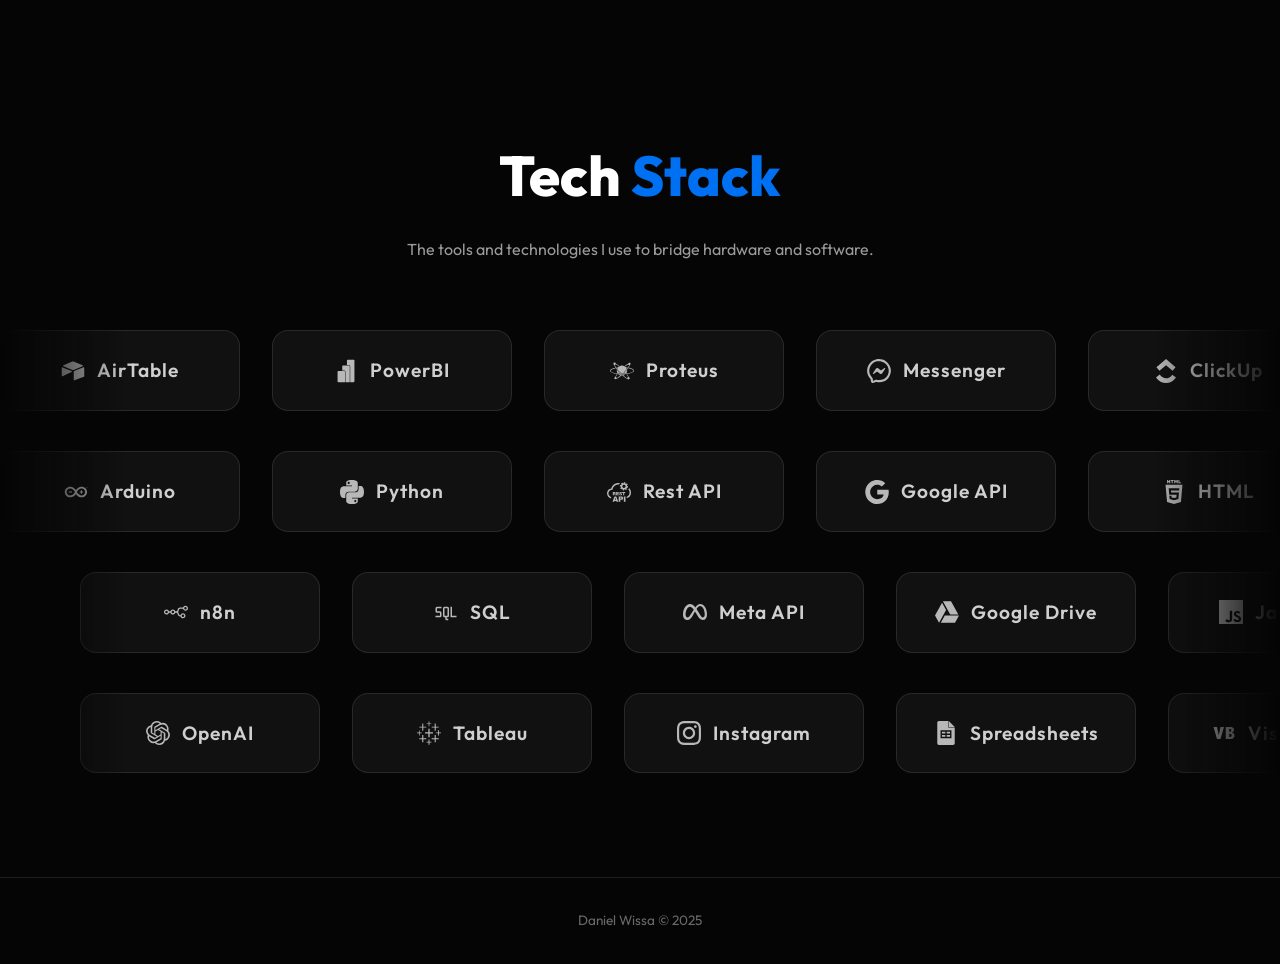
==== commit aa4aa4c4: "Add files via upload" ====
--- a/index.html
+++ b/index.html
@@ -6,6 +6,16 @@
     <meta name="viewport" content="width=device-width, initial-scale=1.0">
     <title>Dan | Creative Engineer</title>
     <meta name="description"
+        content="A creative engineer designing solutions and pushing boundaries across hardware and software engineering.">
+    <link rel="icon" type="image/svg+xml" href="assets/favicon.svg">
+    <!-- Open Graph -->
+    <meta property="og:title" content="Dan | Creative Engineer">
+    <meta property="og:description"
+        content="A creative engineer designing solutions and pushing boundaries across hardware and software engineering.">
+    <meta property="og:type" content="website">
+    <meta name="twitter:card" content="summary">
+    <meta name="twitter:title" content="Dan | Creative Engineer">
+    <meta name="twitter:description"
         content="A creative engineer designing solutions and pushing boundaries across hardware and software engineering.">
     <!-- Google Fonts: Outfit -->
     <link rel="preconnect" href="https://fonts.googleapis.com">
@@ -15,11 +25,11 @@
 </head>
 
 <body>
+    <a href="#hero" class="skip-link">Skip to content</a>
     <canvas id="bg-canvas"></canvas>
     <div class="noise-overlay"></div>
-    <div class="cursor-glow"></div>
-
-    <nav class="navbar reveal">
+
+    <nav class="navbar reveal" aria-label="Main navigation">
         <div class="logo">DAN<span>.</span></div>
         <ul class="nav-links">
             <li><a href="#hero">Home</a></li>
@@ -30,15 +40,15 @@
             <li><a href="#tools">Tech Stack</a></li>
             <div class="nav-underline"></div>
         </ul>
-        <div class="menu-toggle">
+        <button class="menu-toggle" aria-label="Open menu">
             <span></span>
             <span></span>
-        </div>
+        </button>
     </nav>
 
     <div class="mobile-menu-overlay">
         <div class="mobile-menu-content">
-            <div class="close-menu">&times;</div>
+            <button class="close-menu" aria-label="Close menu">&times;</button>
             <ul class="mobile-nav-links">
                 <li><a href="#hero">Home</a></li>
                 <li><a href="#about">About Me</a></li>
@@ -147,7 +157,7 @@
             <div class="container">
                 <div class="section-header reveal">
                     <h2 class="reveal-text">Get in <span class="accent">Touch</span></h2>
-                    <p>Have a project in mind or just want to chat hardware/software or body building? Feel free to each
+                    <p>Have a project in mind or just want to chat hardware/software or body building? Feel free to reach
                         out!</p>
                 </div>
                 <div class="contact-grid reveal-text-slow">
@@ -189,6 +199,12 @@
         </section>
     </main>
 
+    <footer class="site-footer">
+        <div class="container">
+            <p>Daniel Wissa &copy; 2025</p>
+        </div>
+    </footer>
+
     <script src="script.js"></script>
 </body>
 
--- a/style.css
+++ b/style.css
@@ -44,6 +44,29 @@
     opacity: var(--orb-opacity, 0.1);
     background: var(--orb-color, var(--accent-color));
     transition: opacity 1s ease;
+}
+
+@media (max-width: 768px) {
+    .ambient-orb {
+        display: none;
+    }
+}
+
+@media (prefers-reduced-motion: reduce) {
+    .ambient-orb {
+        display: none;
+    }
+
+    .hardware-tags span {
+        animation: none;
+    }
+
+    .reveal,
+    .reveal-text,
+    .reveal-text-slow {
+        animation: none;
+        opacity: 1;
+    }
 }
 
 
@@ -94,6 +117,8 @@
 }
 
 .close-menu {
+    background: none;
+    border: none;
     position: absolute;
     top: 1.5rem;
     /* Better alignment with navbar toggle */
@@ -160,23 +185,36 @@
     left: 0;
     width: 100%;
     height: 100%;
-    background-image: url('https://grainy-gradients.vercel.app/noise.svg');
+    background-image: url("data:image/svg+xml,%3Csvg viewBox='0 0 256 256' xmlns='http://www.w3.org/2000/svg'%3E%3Cfilter id='n'%3E%3CfeTurbulence type='fractalNoise' baseFrequency='0.75' numOctaves='4' stitchTiles='stitch'/%3E%3C/filter%3E%3Crect width='100%25' height='100%25' filter='url(%23n)'/%3E%3C/svg%3E");
     opacity: 0.05;
     pointer-events: none;
     z-index: 9999;
 }
 
-.cursor-glow {
-    position: fixed;
-    width: 400px;
-    height: 400px;
-    background: radial-gradient(circle, var(--accent-glow) 0%, transparent 70%);
-    border-radius: 50%;
-    pointer-events: none;
-    transform: translate(-50%, -50%);
-    z-index: -1;
-    filter: blur(40px);
-    transition: transform 0.1s ease-out;
+
+.skip-link {
+    position: absolute;
+    top: -100%;
+    left: 1rem;
+    background: var(--accent-color);
+    color: white;
+    padding: 0.5rem 1rem;
+    border-radius: 8px;
+    z-index: 10000;
+    text-decoration: none;
+    font-weight: 600;
+}
+
+.skip-link:focus {
+    top: 1rem;
+}
+
+.site-footer {
+    text-align: center;
+    padding: 2rem 0;
+    border-top: 1px solid var(--border-color);
+    color: rgba(255, 255, 255, 0.4);
+    font-size: 0.85rem;
 }
 
 .container {
@@ -310,8 +348,12 @@
 
 @media (max-width: 768px) {
     .nav-underline {
-        transition: all 1s cubic-bezier(0.16, 1, 0.3, 1);
-    }
+        display: none;
+    }
+}
+
+.menu-toggle {
+    display: none;
 }
 
 /* Hero Section */
@@ -879,7 +921,7 @@
 
 .use-cases-grid {
     display: grid;
-    grid-template-columns: repeat(auto-fit, minmax(340px, 1fr));
+    grid-template-columns: repeat(auto-fit, minmax(min(340px, 100%), 1fr));
     gap: 2rem;
 }
 
@@ -1009,8 +1051,7 @@
 
 @media (max-width: 768px) {
     .tools-section {
-        padding-bottom: 30vh;
-        /* Extra space to allow centering the tab */
+        padding-bottom: 60px;
     }
 }
 
@@ -1080,7 +1121,7 @@
 
 .contact-grid {
     display: grid;
-    grid-template-columns: repeat(auto-fit, minmax(300px, 1fr));
+    grid-template-columns: repeat(auto-fit, minmax(min(300px, 100%), 1fr));
     gap: 2rem;
     margin-top: 3rem;
 }
@@ -1214,6 +1255,9 @@
         gap: 4px;
         cursor: pointer;
         z-index: 1001;
+        background: none;
+        border: none;
+        padding: 0;
     }
 
     .menu-toggle span {
@@ -1284,4 +1328,8 @@
         font-size: 0.85rem;
         padding: 6px 12px;
     }
+
+    .about-content p {
+        text-align: left;
+    }
 }
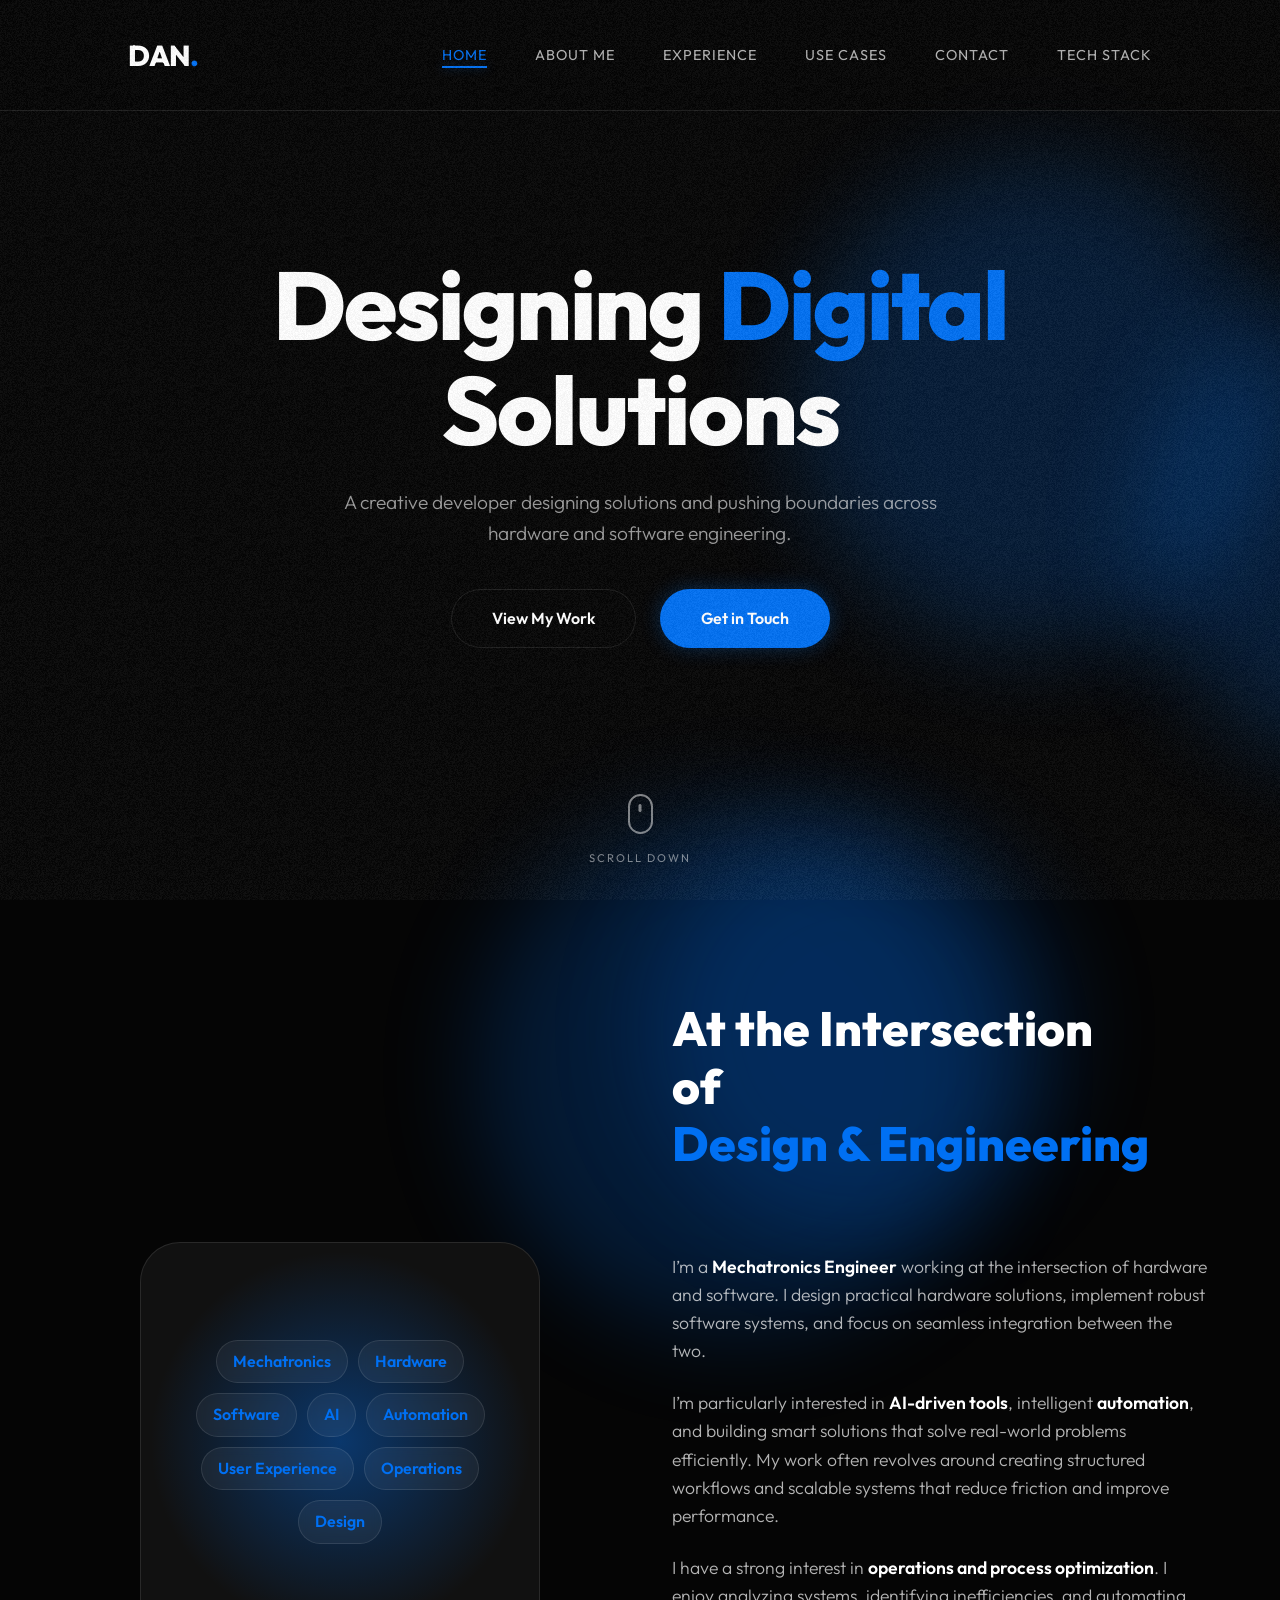
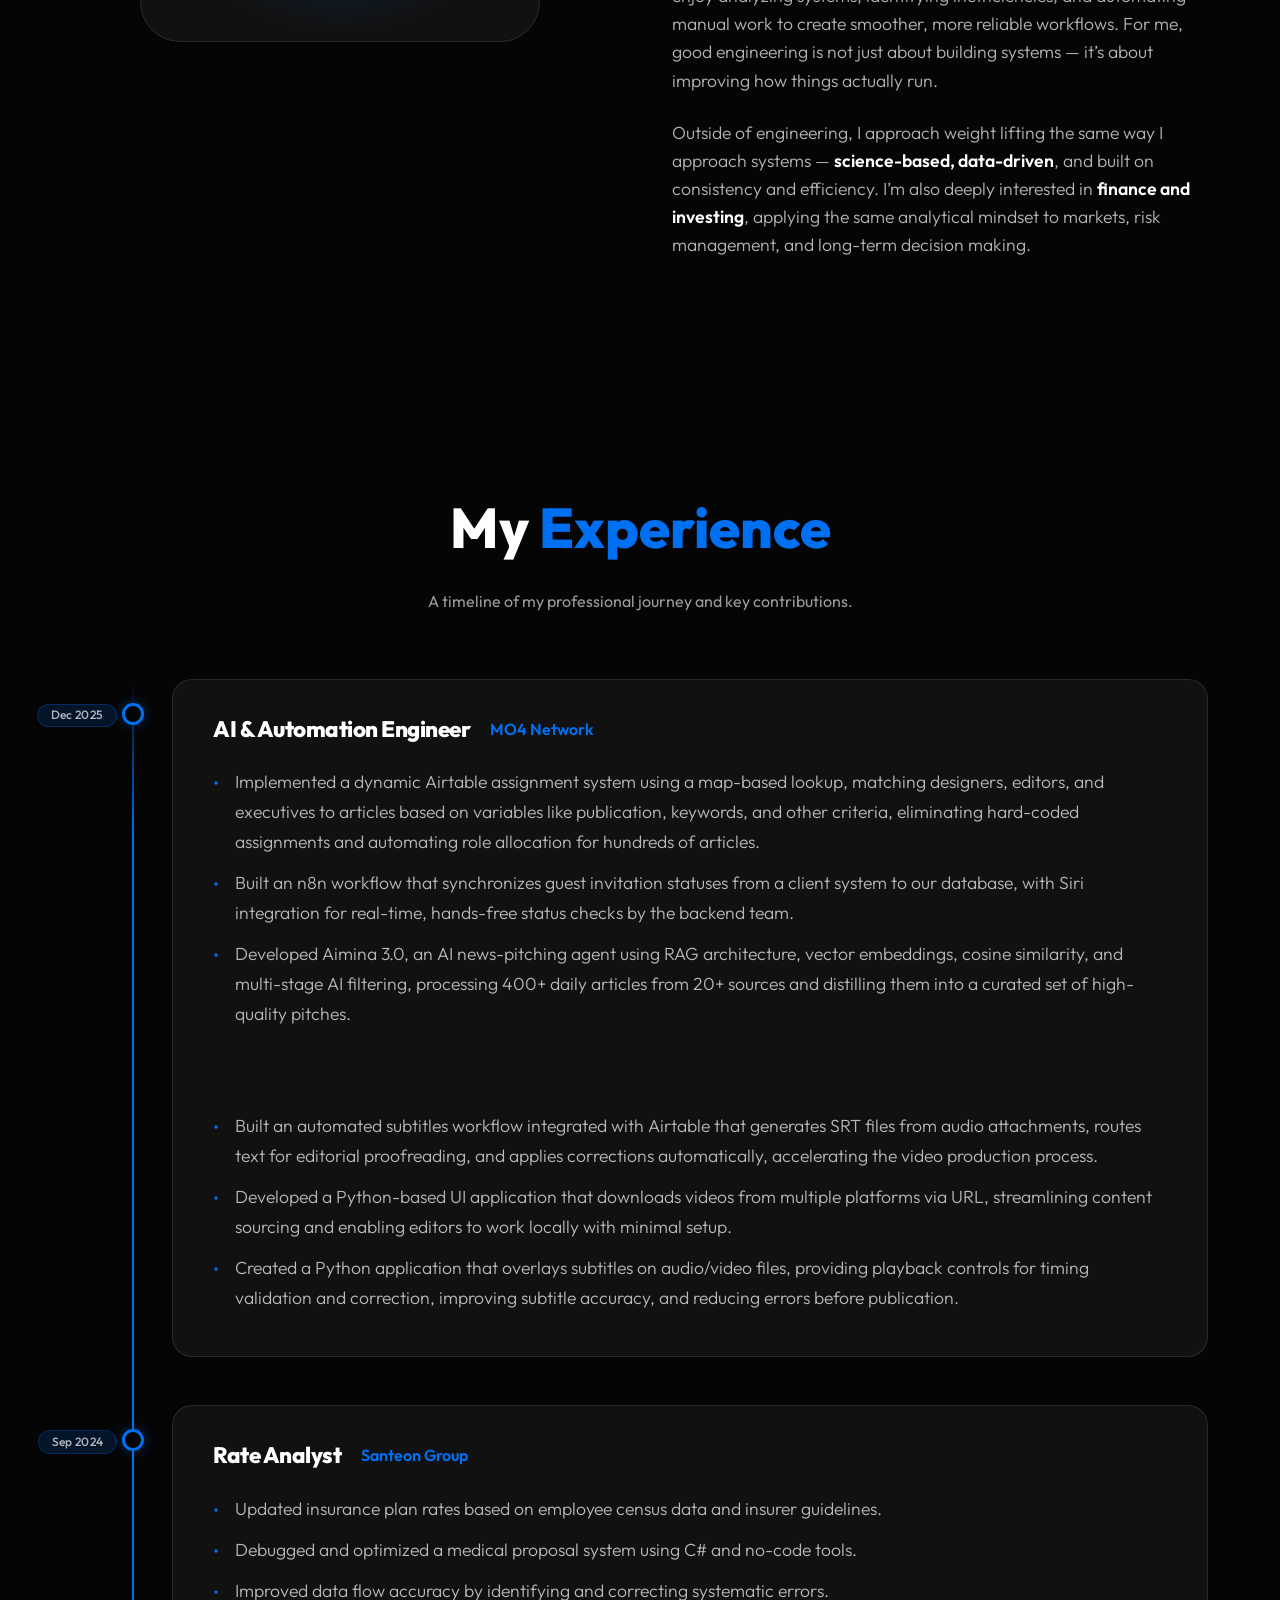
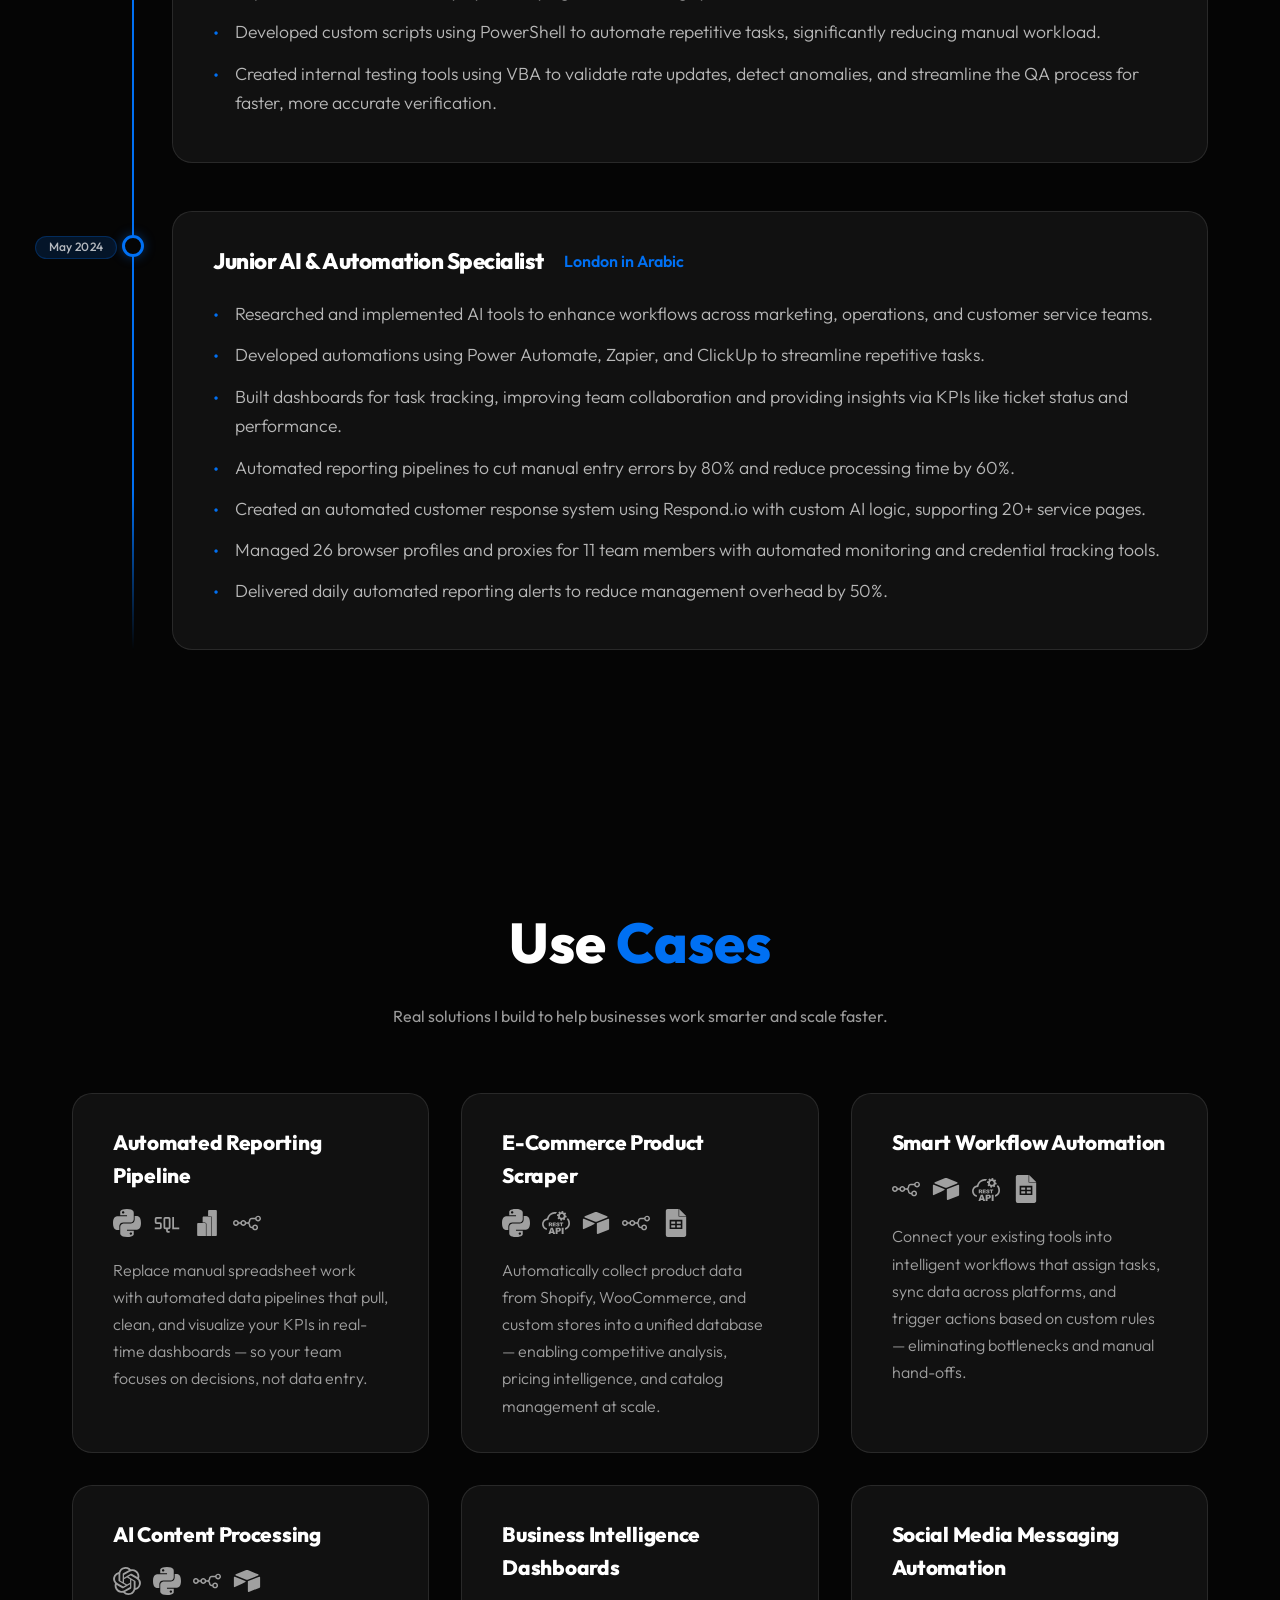
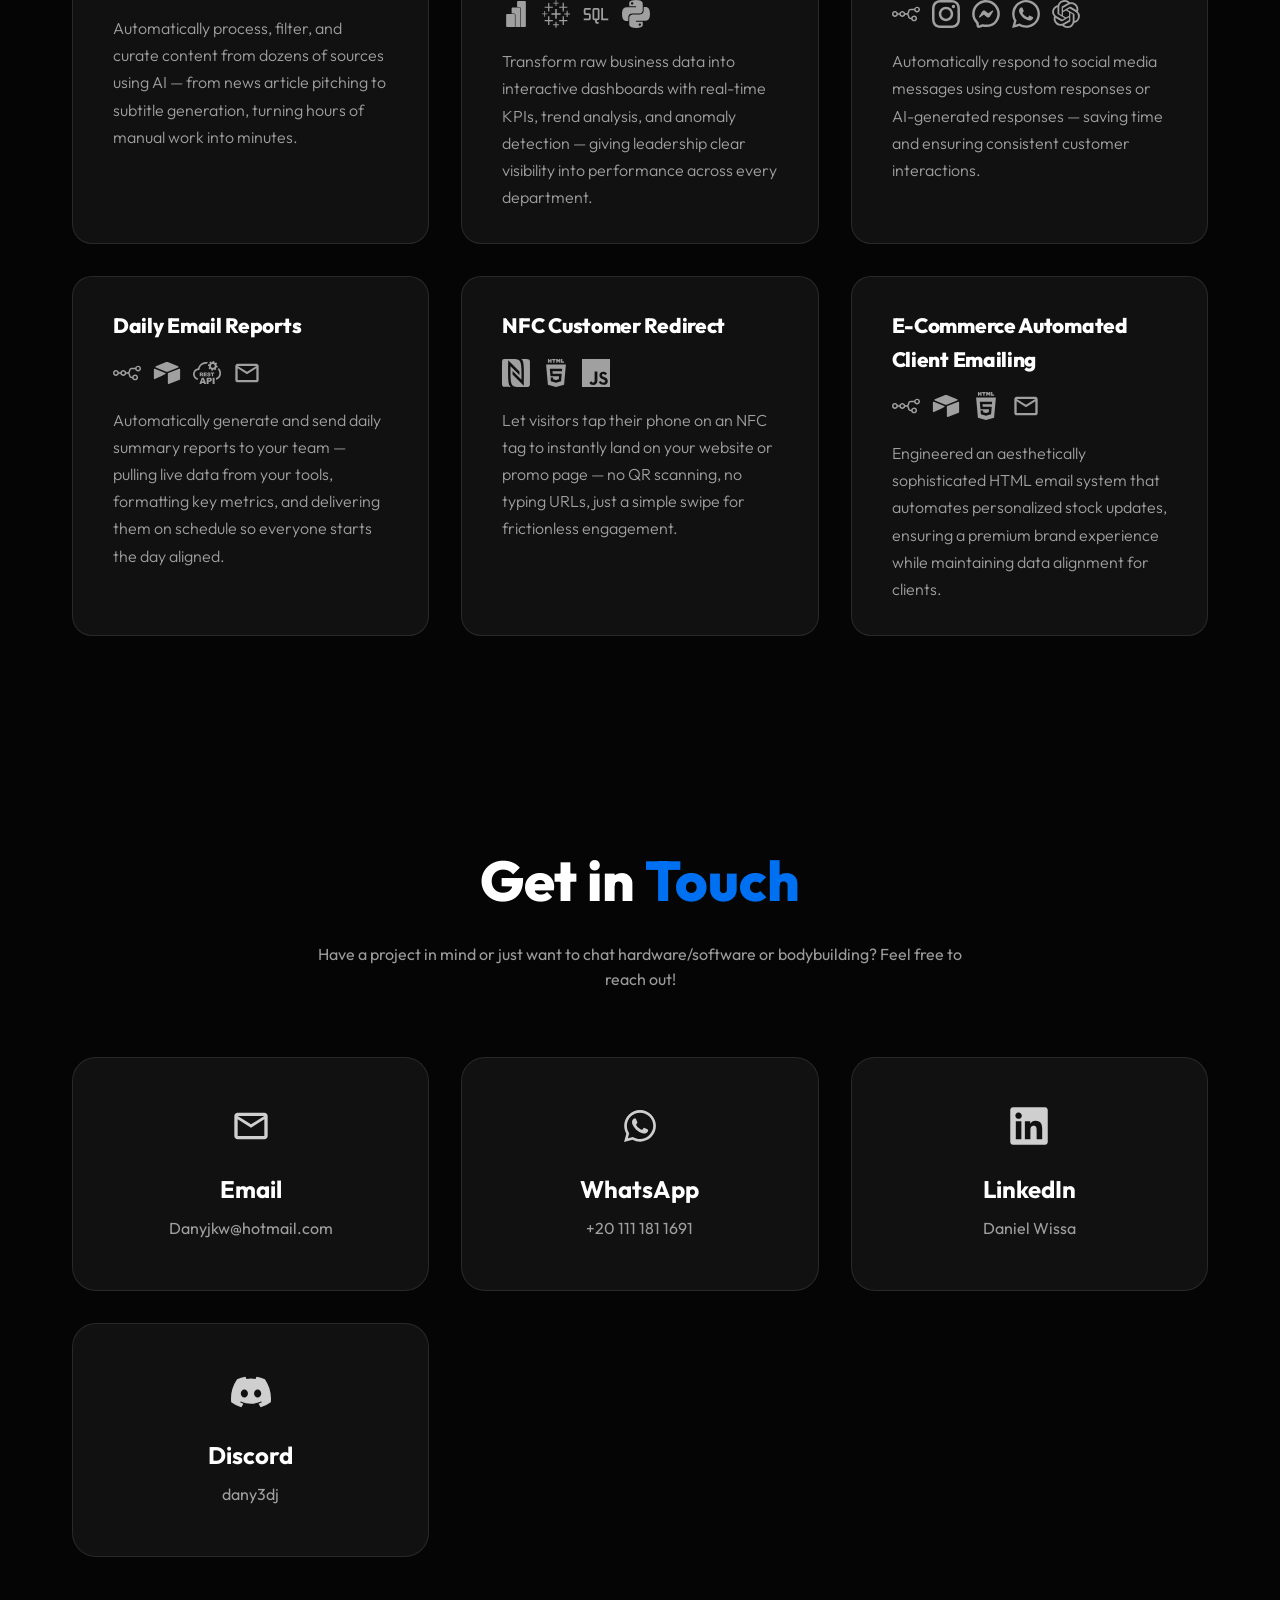
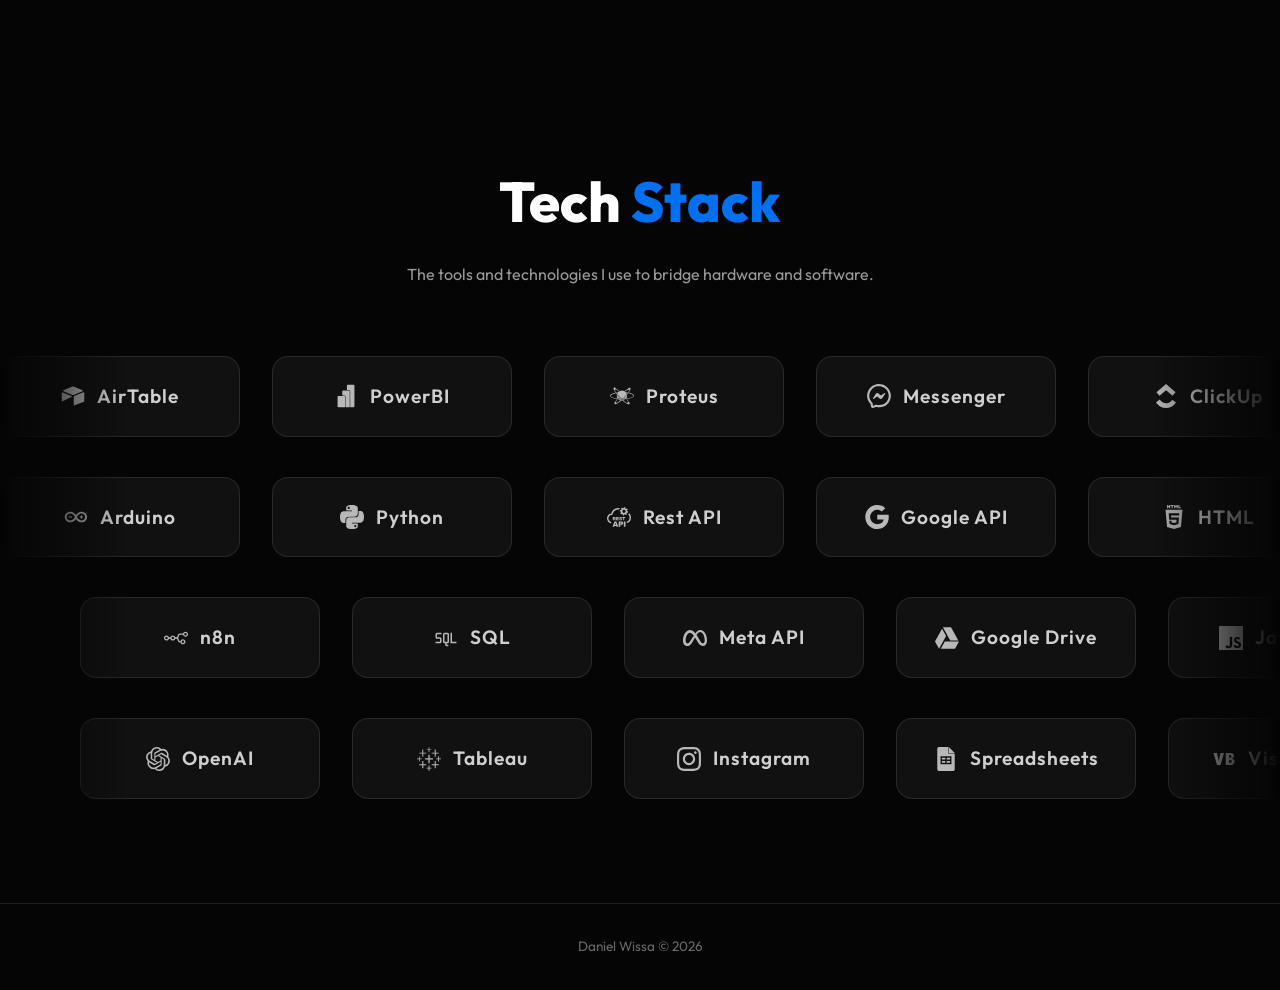
==== commit 13949d10: "Add projects carousel and UI polish pass - Projects gallery carousel with per-project image dots, li" ====
--- a/index.html
+++ b/index.html
@@ -9,6 +9,7 @@
         content="A creative engineer designing solutions and pushing boundaries across hardware and software engineering.">
     <link rel="icon" type="image/svg+xml" href="assets/favicon.svg">
     <!-- Open Graph -->
+
     <meta property="og:title" content="Dan | Creative Engineer">
     <meta property="og:description"
         content="A creative engineer designing solutions and pushing boundaries across hardware and software engineering.">
@@ -26,7 +27,6 @@
 
 <body>
     <a href="#hero" class="skip-link">Skip to content</a>
-    <canvas id="bg-canvas"></canvas>
     <div class="noise-overlay"></div>
 
     <nav class="navbar reveal" aria-label="Main navigation">
@@ -157,7 +157,7 @@
             <div class="container">
                 <div class="section-header reveal">
                     <h2 class="reveal-text">Get in <span class="accent">Touch</span></h2>
-                    <p>Have a project in mind or just want to chat hardware/software or body building? Feel free to reach
+                    <p>Have a project in mind or just want to chat hardware/software or bodybuilding? Feel free to reach
                         out!</p>
                 </div>
                 <div class="contact-grid reveal-text-slow">
@@ -166,17 +166,20 @@
                         <h3>Email</h3>
                         <p>Danyjkw@hotmail.com</p>
                     </a>
-                    <a href="https://wa.me/+201111811691" target="_blank" class="contact-card">
+                    <a href="https://wa.me/+201111811691" target="_blank" rel="noopener noreferrer"
+                        class="contact-card">
                         <div class="brand-icon whatsapp-icon"></div>
                         <h3>WhatsApp</h3>
                         <p>+20 111 181 1691</p>
                     </a>
-                    <a href="https://www.linkedin.com/in/dany3dj/" target="_blank" class="contact-card">
+                    <a href="https://www.linkedin.com/in/dany3dj/" target="_blank" rel="noopener noreferrer"
+                        class="contact-card">
                         <div class="brand-icon linkedin-icon"></div>
                         <h3>LinkedIn</h3>
                         <p>Daniel Wissa</p>
                     </a>
-                    <a href="https://discord.com/users/dany3dj" target="_blank" class="contact-card">
+                    <a href="https://discord.com/users/dany3dj" target="_blank" rel="noopener noreferrer"
+                        class="contact-card">
                         <div class="brand-icon discord-icon"></div>
                         <h3>Discord</h3>
                         <p>dany3dj</p>
@@ -201,7 +204,7 @@
 
     <footer class="site-footer">
         <div class="container">
-            <p>Daniel Wissa &copy; 2025</p>
+            <p>Daniel Wissa &copy; 2026</p>
         </div>
     </footer>
 
--- a/style.css
+++ b/style.css
@@ -30,11 +30,6 @@
     line-height: 1.6;
 }
 
-#bg-canvas {
-    display: none;
-    /* Removed legacy shapes */
-}
-
 .ambient-orb {
     position: fixed;
     border-radius: 50%;
@@ -46,11 +41,6 @@
     transition: opacity 1s ease;
 }
 
-@media (max-width: 768px) {
-    .ambient-orb {
-        display: none;
-    }
-}
 
 @media (prefers-reduced-motion: reduce) {
     .ambient-orb {
@@ -64,8 +54,25 @@
     .reveal,
     .reveal-text,
     .reveal-text-slow {
+        opacity: 1;
+        transform: none;
+        transition: none;
+    }
+
+    .wheel {
         animation: none;
-        opacity: 1;
+    }
+
+    .scroll-indicator {
+        display: none;
+    }
+
+    .tools-track {
+        animation: none;
+    }
+
+    .inner-glow {
+        animation: none;
     }
 }
 
@@ -185,7 +192,9 @@
     left: 0;
     width: 100%;
     height: 100%;
-    background-image: url("data:image/svg+xml,%3Csvg viewBox='0 0 256 256' xmlns='http://www.w3.org/2000/svg'%3E%3Cfilter id='n'%3E%3CfeTurbulence type='fractalNoise' baseFrequency='0.75' numOctaves='4' stitchTiles='stitch'/%3E%3C/filter%3E%3Crect width='100%25' height='100%25' filter='url(%23n)'/%3E%3C/svg%3E");
+    background-image: url('assets/noise.png');
+    background-repeat: repeat;
+    background-size: 150px 150px;
     opacity: 0.05;
     pointer-events: none;
     z-index: 9999;
@@ -209,6 +218,12 @@
     top: 1rem;
 }
 
+*:focus-visible {
+    outline: 2px solid var(--accent-color);
+    outline-offset: 3px;
+    border-radius: 4px;
+}
+
 .site-footer {
     text-align: center;
     padding: 2rem 0;
@@ -230,33 +245,28 @@
 }
 
 /* Animations */
-@keyframes fadeInUp {
-    from {
-        opacity: 0;
-        transform: translateY(30px);
-    }
-
-    to {
-        opacity: 1;
-        transform: translateY(0);
-    }
-}
-
-.reveal {
-    opacity: 0;
-    animation: fadeInUp 1s forwards;
-}
-
-.reveal-text {
-    opacity: 0;
-    animation: fadeInUp 1s forwards;
-    animation-delay: 0.2s;
-}
-
+.reveal,
+.reveal-text,
 .reveal-text-slow {
     opacity: 0;
-    animation: fadeInUp 1s forwards;
-    animation-delay: 0.4s;
+    transform: translateY(30px);
+    transition: opacity 0.8s cubic-bezier(0.16, 1, 0.3, 1),
+                transform 0.8s cubic-bezier(0.16, 1, 0.3, 1);
+}
+
+.reveal-text {
+    transition-delay: 0.2s;
+}
+
+.reveal-text-slow {
+    transition-delay: 0.4s;
+}
+
+.reveal.active,
+.reveal-text.active,
+.reveal-text-slow.active {
+    opacity: 1;
+    transform: translateY(0);
 }
 
 /* Navbar */
@@ -308,7 +318,6 @@
     opacity: 0.7;
     position: relative;
     padding: 0.5rem 0;
-    transition: opacity 0.3s ease;
     background: linear-gradient(to right,
             var(--text-color) 33.33%,
             var(--accent-color) 33.33%,
@@ -490,6 +499,9 @@
 
 .section-header p {
     color: rgba(255, 255, 255, 0.6);
+    max-width: 60ch;
+    margin-left: auto;
+    margin-right: auto;
 }
 
 /* About Section */
@@ -513,7 +525,7 @@
     color: rgba(255, 255, 255, 0.7);
     margin-bottom: 1.5rem;
     font-weight: 300;
-    text-align: justify;
+    text-align: left;
 }
 
 .about-content strong {
@@ -804,7 +816,7 @@
 
 .experience-card:hover {
     border-color: var(--accent-color);
-    background: color-mix(in srgb, var(--secondary-bg), transparent 30%);
+    background: rgba(17, 17, 17, 0.7);
     transform: translateX(6px);
     box-shadow: 0 8px 30px rgba(0, 0, 0, 0.4);
 }
@@ -1015,12 +1027,14 @@
     border-top-color: rgba(0, 112, 243, 0.3);
 }
 
-.use-case-icon-wrap:hover .use-case-tooltip {
+.use-case-icon-wrap:hover .use-case-tooltip,
+.use-case-icon-wrap:focus-within .use-case-tooltip {
     opacity: 1;
     transform: translateX(-50%) translateY(0);
 }
 
-.use-case-icon-wrap:hover .use-case-icon {
+.use-case-icon-wrap:hover .use-case-icon,
+.use-case-icon-wrap:focus-within .use-case-icon {
     opacity: 1;
     transform: scale(1.25);
     filter: brightness(0) invert(1) drop-shadow(0 0 8px var(--accent-color));
@@ -1329,7 +1343,276 @@
         padding: 6px 12px;
     }
 
-    .about-content p {
-        text-align: left;
-    }
-}+}
+
+/* ── Projects Gallery ─────────────────────────────────────────── */
+
+:root {
+    --proj-text-zone: 38%;
+    --proj-slide-height: 580px;
+}
+
+.projects-section {
+    padding: 5rem 0 3rem;
+}
+
+.projects-carousel {
+    margin-top: 2.5rem;
+    padding: 0 2rem; /* breathing room from screen edges */
+}
+
+.proj-slide-wrap {
+    position: relative;
+    max-width: 1200px;
+    margin: 0 auto;
+    padding: 0 3.5rem; /* arrow width + gap */
+}
+
+.proj-slide {
+    position: relative;
+    overflow: hidden;
+    border-radius: 16px;
+    height: var(--proj-slide-height);
+    background: linear-gradient(135deg, #0d1b2a 0%, #0a1628 40%, #111827 100%);
+    border: 1px solid var(--border-color);
+    transition: opacity 0.2s ease;
+}
+
+.proj-slide.proj-fade {
+    opacity: 0;
+}
+
+.proj-img {
+    width: 100%;
+    height: 100%;
+    object-fit: contain;
+    padding: 0 2.5rem;
+    box-sizing: border-box;
+    display: block;
+}
+
+.proj-overlay {
+    position: absolute;
+    bottom: 0;
+    left: 0;
+    right: 0;
+    background: linear-gradient(to top, rgba(0,0,0,1) 0%, rgba(0,0,0,0.85) 35%, rgba(0,0,0,0.5) 60%, transparent 100%);
+    padding: 3.5rem 1.75rem 1.25rem;
+}
+
+.proj-title {
+    font-size: 1rem;
+    font-weight: 800;
+    color: #fff;
+    margin: 0 0 0.35rem;
+    line-height: 1.2;
+}
+
+.proj-desc {
+    font-size: 0.8rem;
+    color: rgba(255, 255, 255, 0.72);
+    line-height: 1.55;
+    margin: 0;
+}
+
+.proj-counter {
+    position: absolute;
+    top: 0.85rem;
+    right: 0.85rem;
+    background: rgba(0, 0, 0, 0.65);
+    border: 1px solid rgba(255, 255, 255, 0.12);
+    border-radius: 100px;
+    padding: 3px 10px;
+    font-size: 0.65rem;
+    color: rgba(255, 255, 255, 0.65);
+}
+
+.proj-img-dots {
+    position: absolute;
+    bottom: 0.85rem;
+    left: 50%;
+    transform: translateX(-50%);
+    display: flex;
+    gap: 5px;
+}
+
+.proj-img-dot {
+    width: 5px;
+    height: 5px;
+    border-radius: 50%;
+    background: rgba(255, 255, 255, 0.3);
+    border: none;
+    padding: 0;
+    cursor: pointer;
+    transition: background 0.2s, width 0.2s;
+}
+
+.proj-img-dot.active {
+    background: var(--accent-color);
+    width: 14px;
+    border-radius: 3px;
+}
+
+.proj-arrow {
+    position: absolute;
+    top: 50%;
+    transform: translateY(-50%);
+    width: 40px;
+    height: 40px;
+    background: rgba(0, 0, 0, 0.6);
+    border: 1px solid rgba(255, 255, 255, 0.18);
+    border-radius: 50%;
+    color: #fff;
+    font-size: 1.2rem;
+    display: flex;
+    align-items: center;
+    justify-content: center;
+    cursor: pointer;
+    z-index: 2;
+    transition: background 0.2s, border-color 0.2s;
+    line-height: 1;
+}
+
+.proj-arrow:hover {
+    background: rgba(0, 0, 0, 0.85);
+    border-color: rgba(255, 255, 255, 0.35);
+}
+
+/* Arrows sit in the padded zone beside the slide */
+.proj-prev { left: 0.75rem; }
+.proj-next { right: 0.75rem; }
+
+.proj-proj-dots {
+    display: flex;
+    justify-content: center;
+    gap: 6px;
+    padding: 0.75rem 0 0;
+}
+
+.proj-dot {
+    width: 6px;
+    height: 6px;
+    border-radius: 50%;
+    background: rgba(255, 255, 255, 0.15);
+    border: none;
+    padding: 0;
+    cursor: pointer;
+    transition: background 0.2s, transform 0.2s;
+}
+
+.proj-dot.active {
+    background: #fff;
+    transform: scale(1.15);
+}
+
+@media (max-width: 768px) {
+    .projects-section {
+        padding: 4rem 0 2rem;
+    }
+
+    .projects-carousel {
+        padding: 0;
+    }
+
+    .proj-slide-wrap {
+        padding: 0 1.5rem;
+        max-width: none;
+    }
+
+    .proj-slide {
+        height: 80svh;
+        border-radius: 12px;
+    }
+
+    .proj-img {
+        padding: 0 1.5rem;
+    }
+
+    .proj-overlay {
+        padding: 0 1rem 0.75rem;
+        height: var(--proj-text-zone);
+        display: flex;
+        flex-direction: column;
+        justify-content: flex-end;
+        background: linear-gradient(to top, rgba(0,0,0,1) 0%, rgba(0,0,0,0.85) 40%, rgba(0,0,0,0.5) 65%, transparent 100%);
+    }
+
+    .proj-title {
+        font-size: 0.78rem;
+    }
+
+    .proj-desc {
+        font-size: 0.68rem;
+    }
+
+    .proj-arrow {
+        top: calc((100% - var(--proj-text-zone)) / 2);
+        width: 32px;
+        height: 32px;
+        font-size: 1rem;
+    }
+
+    .proj-prev { left: calc(1.5rem + 10px); }
+    .proj-next { right: calc(1.5rem + 10px); }
+
+    .proj-proj-dots {
+        padding: 0.55rem 0 0;
+    }
+}
+
+/* ── Projects Lightbox ─────────────────────────────────────────── */
+.proj-lightbox {
+    position: fixed;
+    inset: 0;
+    z-index: 1000;
+    background: rgba(0, 0, 0, 0.92);
+    display: flex;
+    align-items: center;
+    justify-content: center;
+    opacity: 0;
+    pointer-events: none;
+    transition: opacity 0.2s ease;
+}
+
+.proj-lightbox.open {
+    opacity: 1;
+    pointer-events: all;
+}
+
+.proj-lightbox-img {
+    max-width: 90vw;
+    max-height: 88vh;
+    object-fit: contain;
+    border-radius: 8px;
+    display: block;
+    box-shadow: 0 0 80px rgba(0, 0, 0, 0.8);
+}
+
+.proj-lightbox-close {
+    position: absolute;
+    top: 1.25rem;
+    right: 1.25rem;
+    width: 48px;
+    height: 48px;
+    background: #fff;
+    border: none;
+    border-radius: 50%;
+    color: #111;
+    font-size: 1.5rem;
+    display: flex;
+    align-items: center;
+    justify-content: center;
+    cursor: pointer;
+    transition: background 0.15s, transform 0.15s;
+    line-height: 1;
+    box-shadow: 0 2px 12px rgba(0, 0, 0, 0.5);
+}
+
+.proj-lightbox-close:hover {
+    background: #e0e0e0;
+    transform: scale(1.08);
+}
+
+.proj-img {
+    cursor: zoom-in;
+}
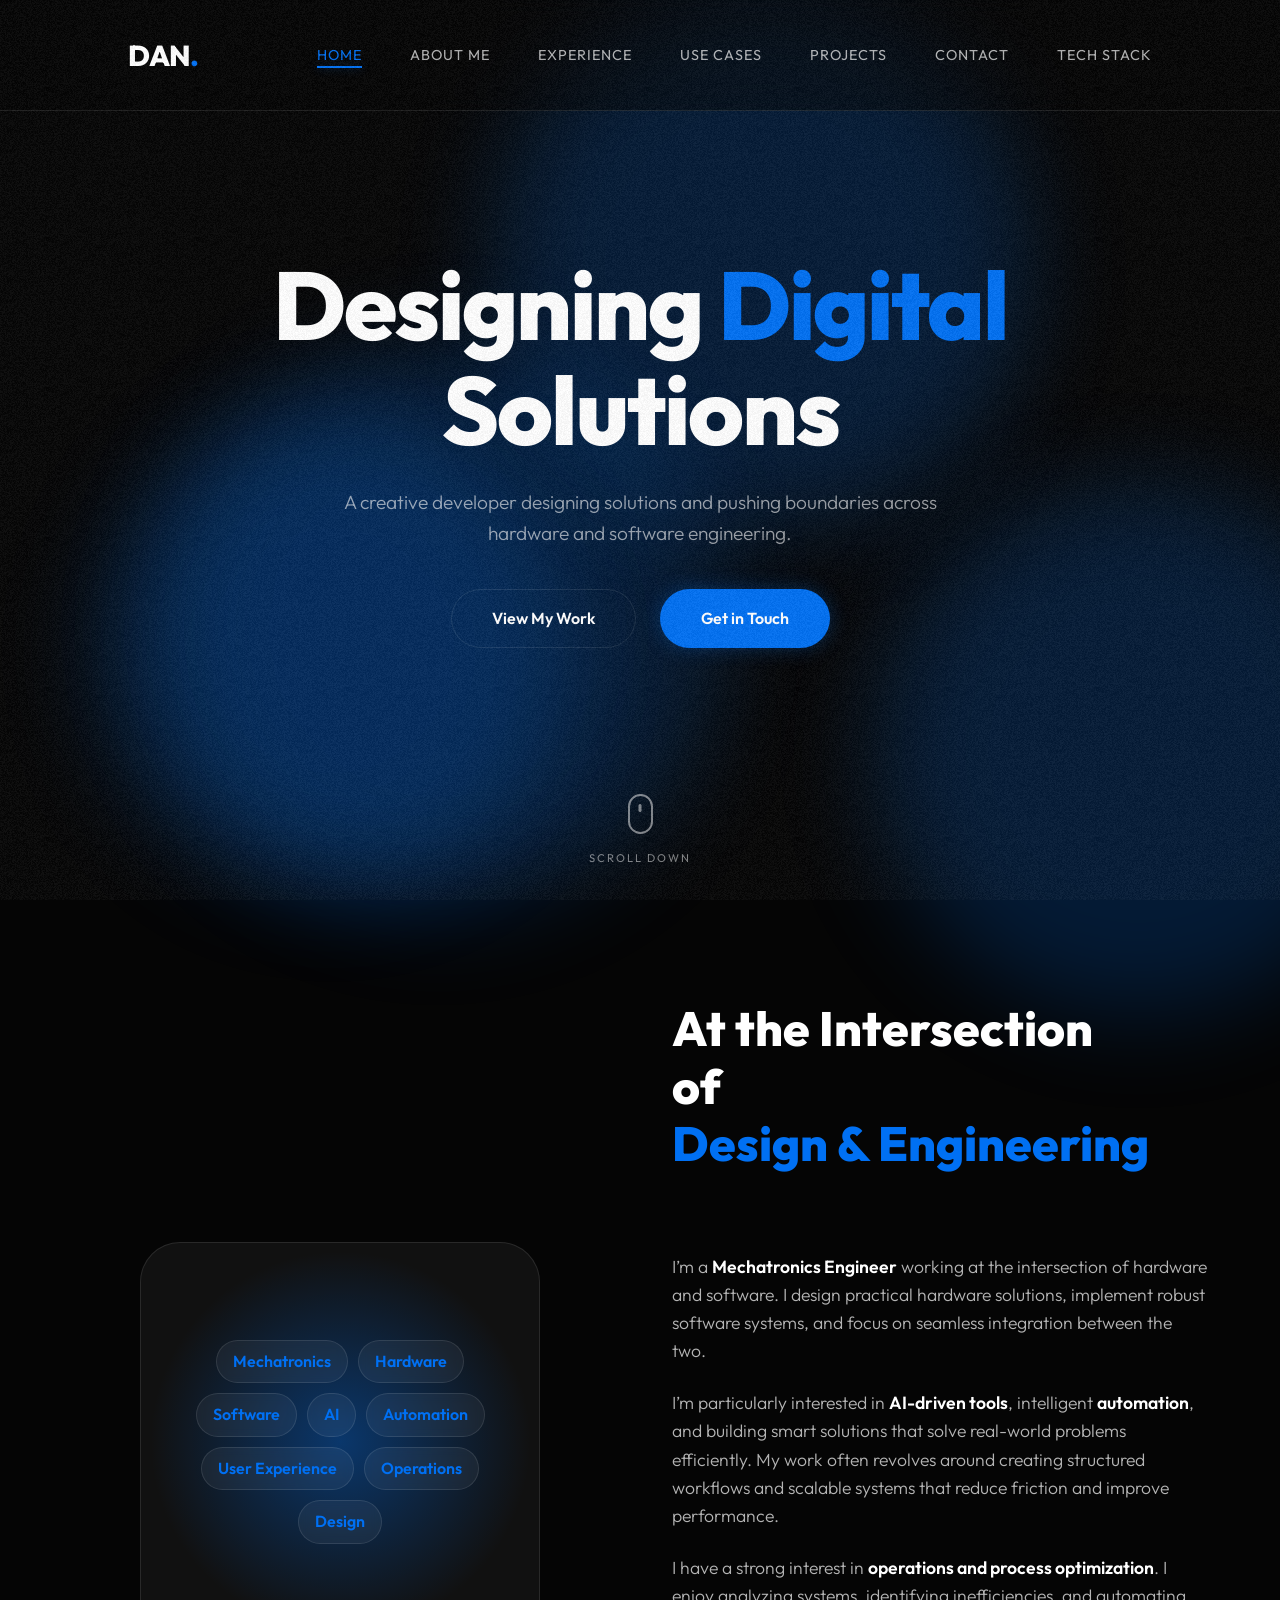
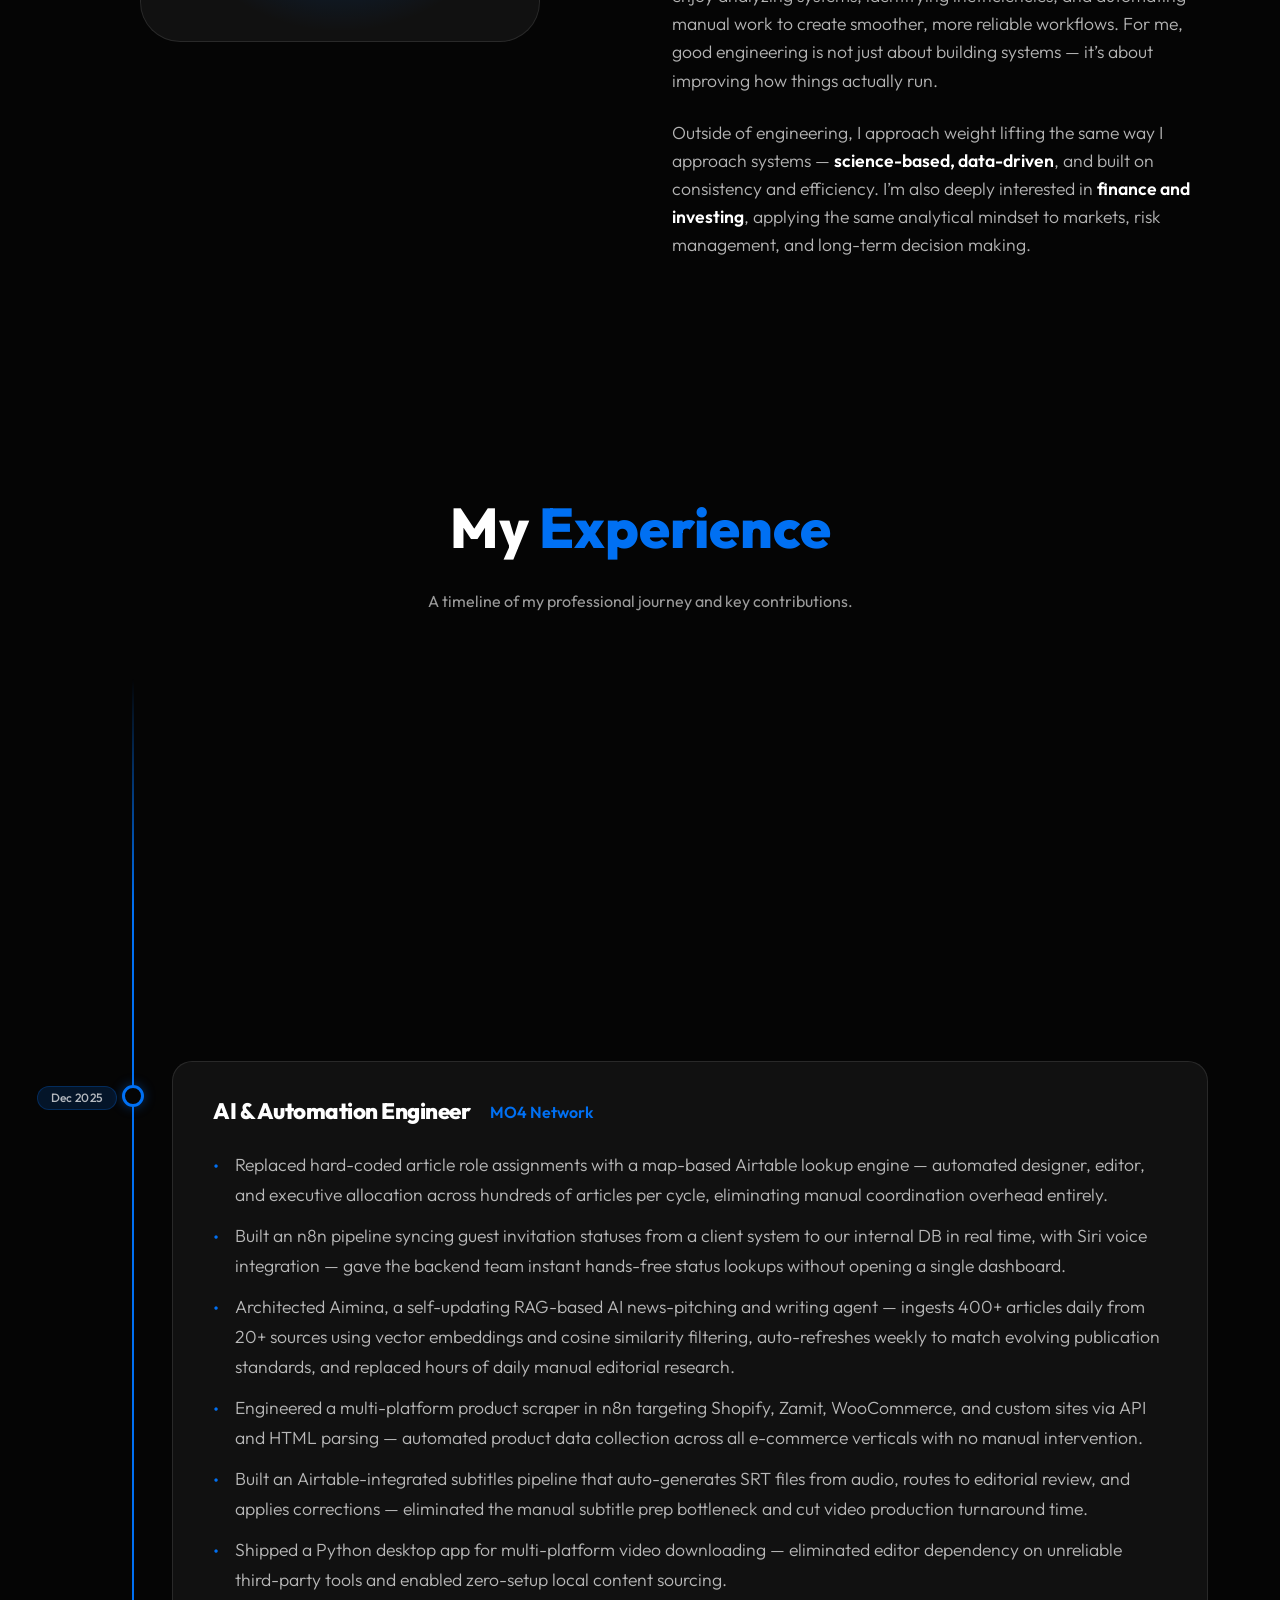
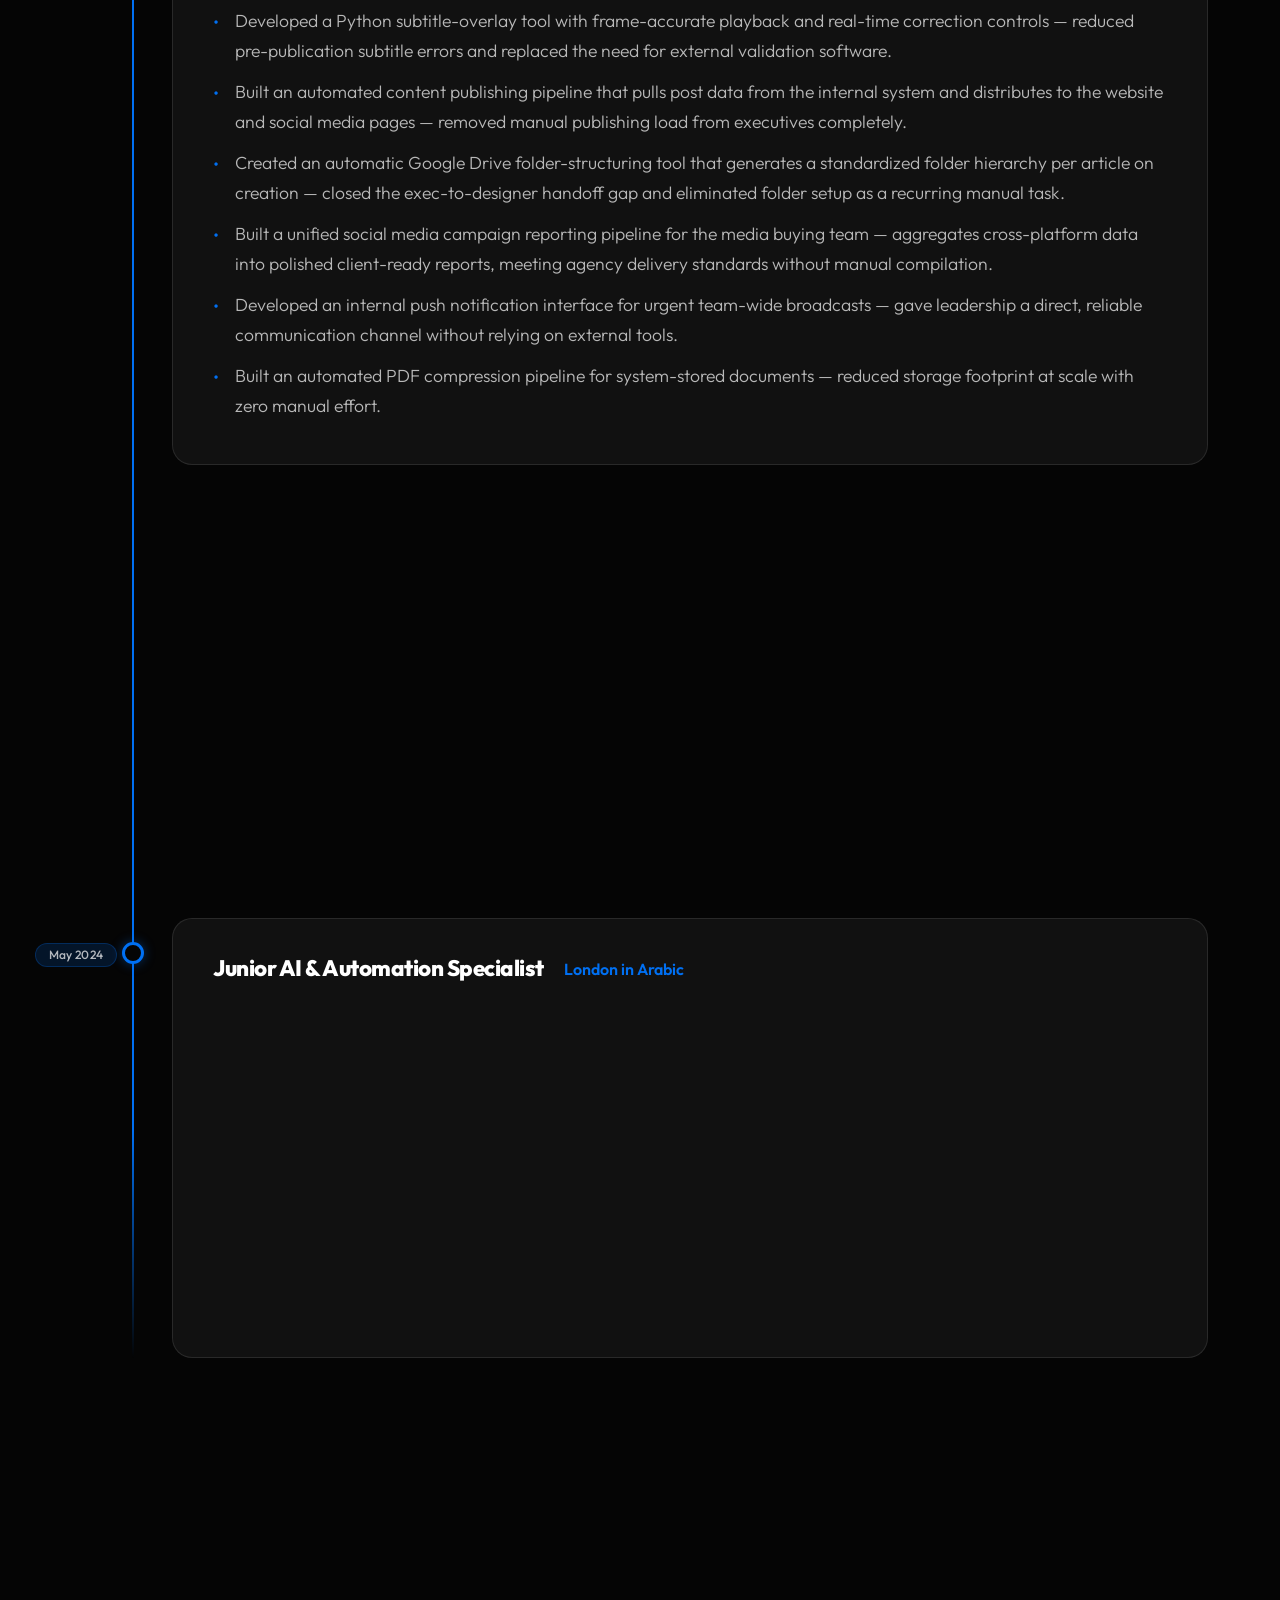
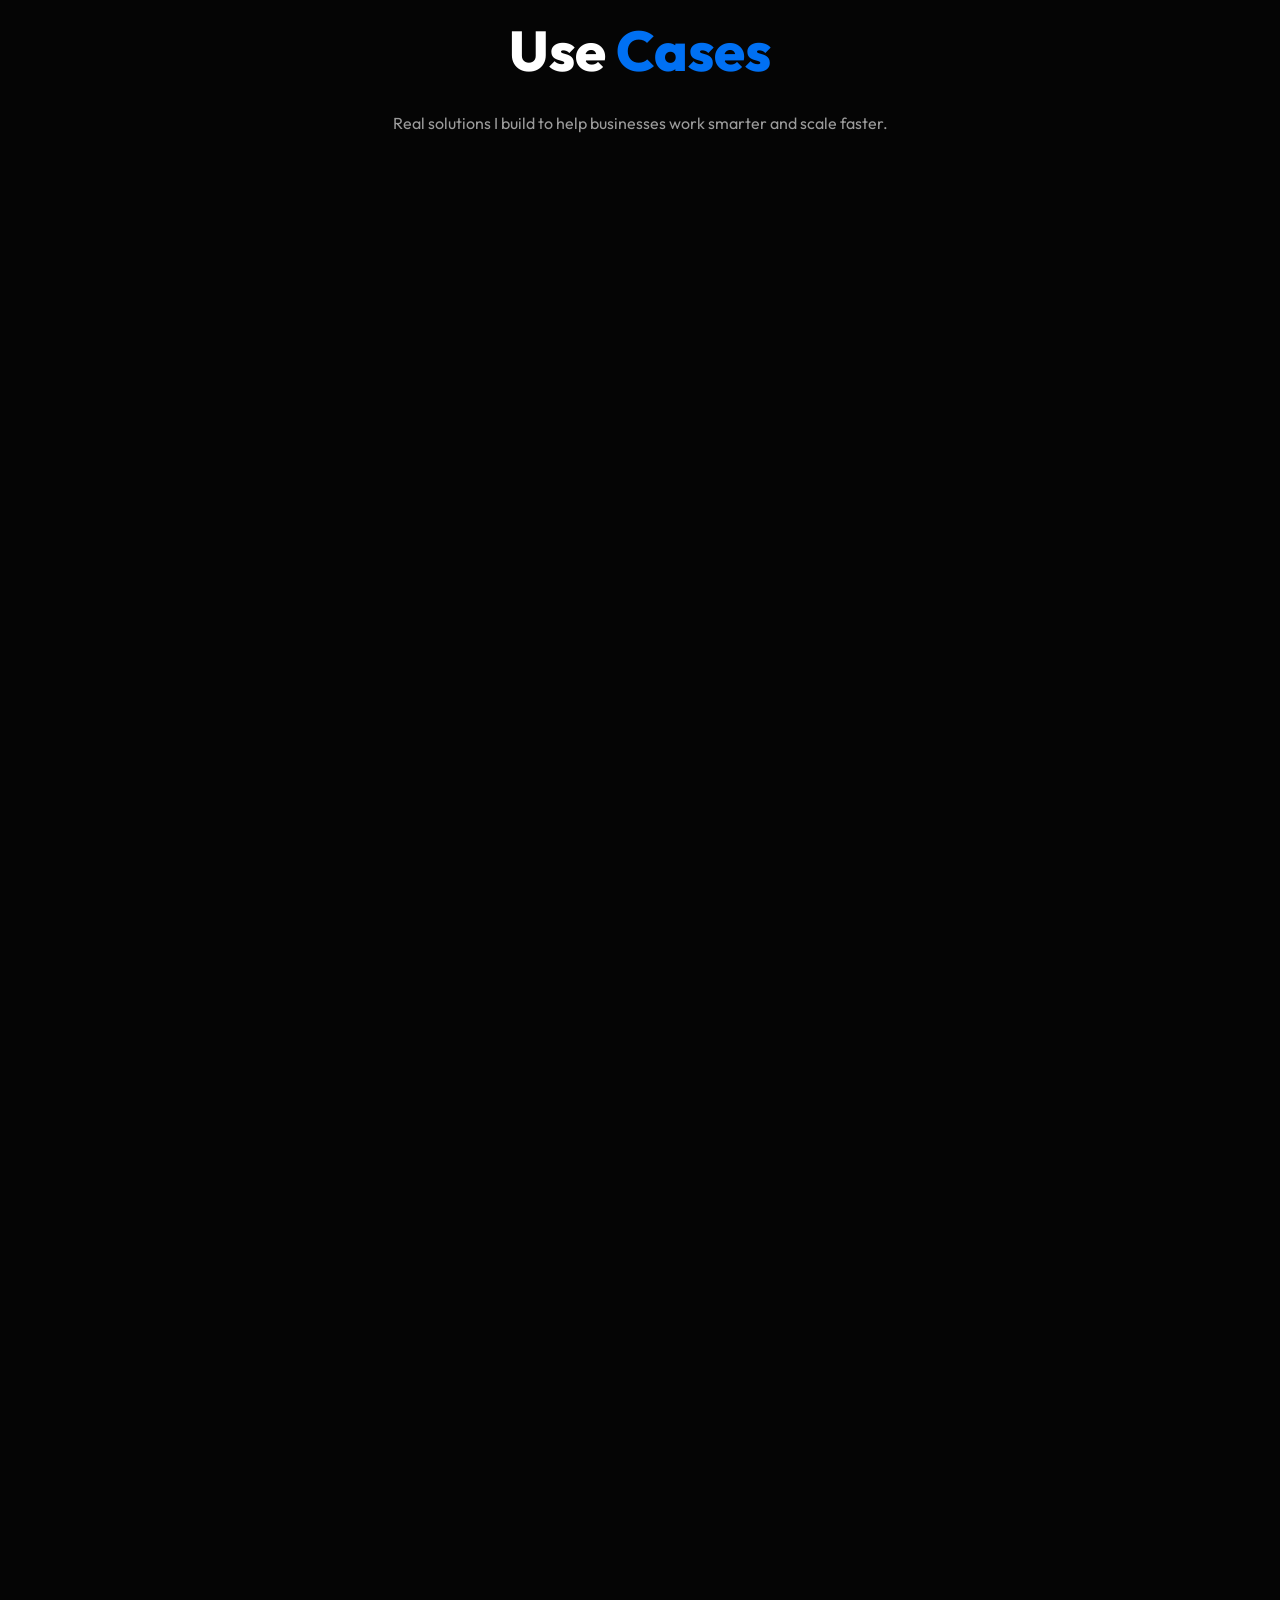
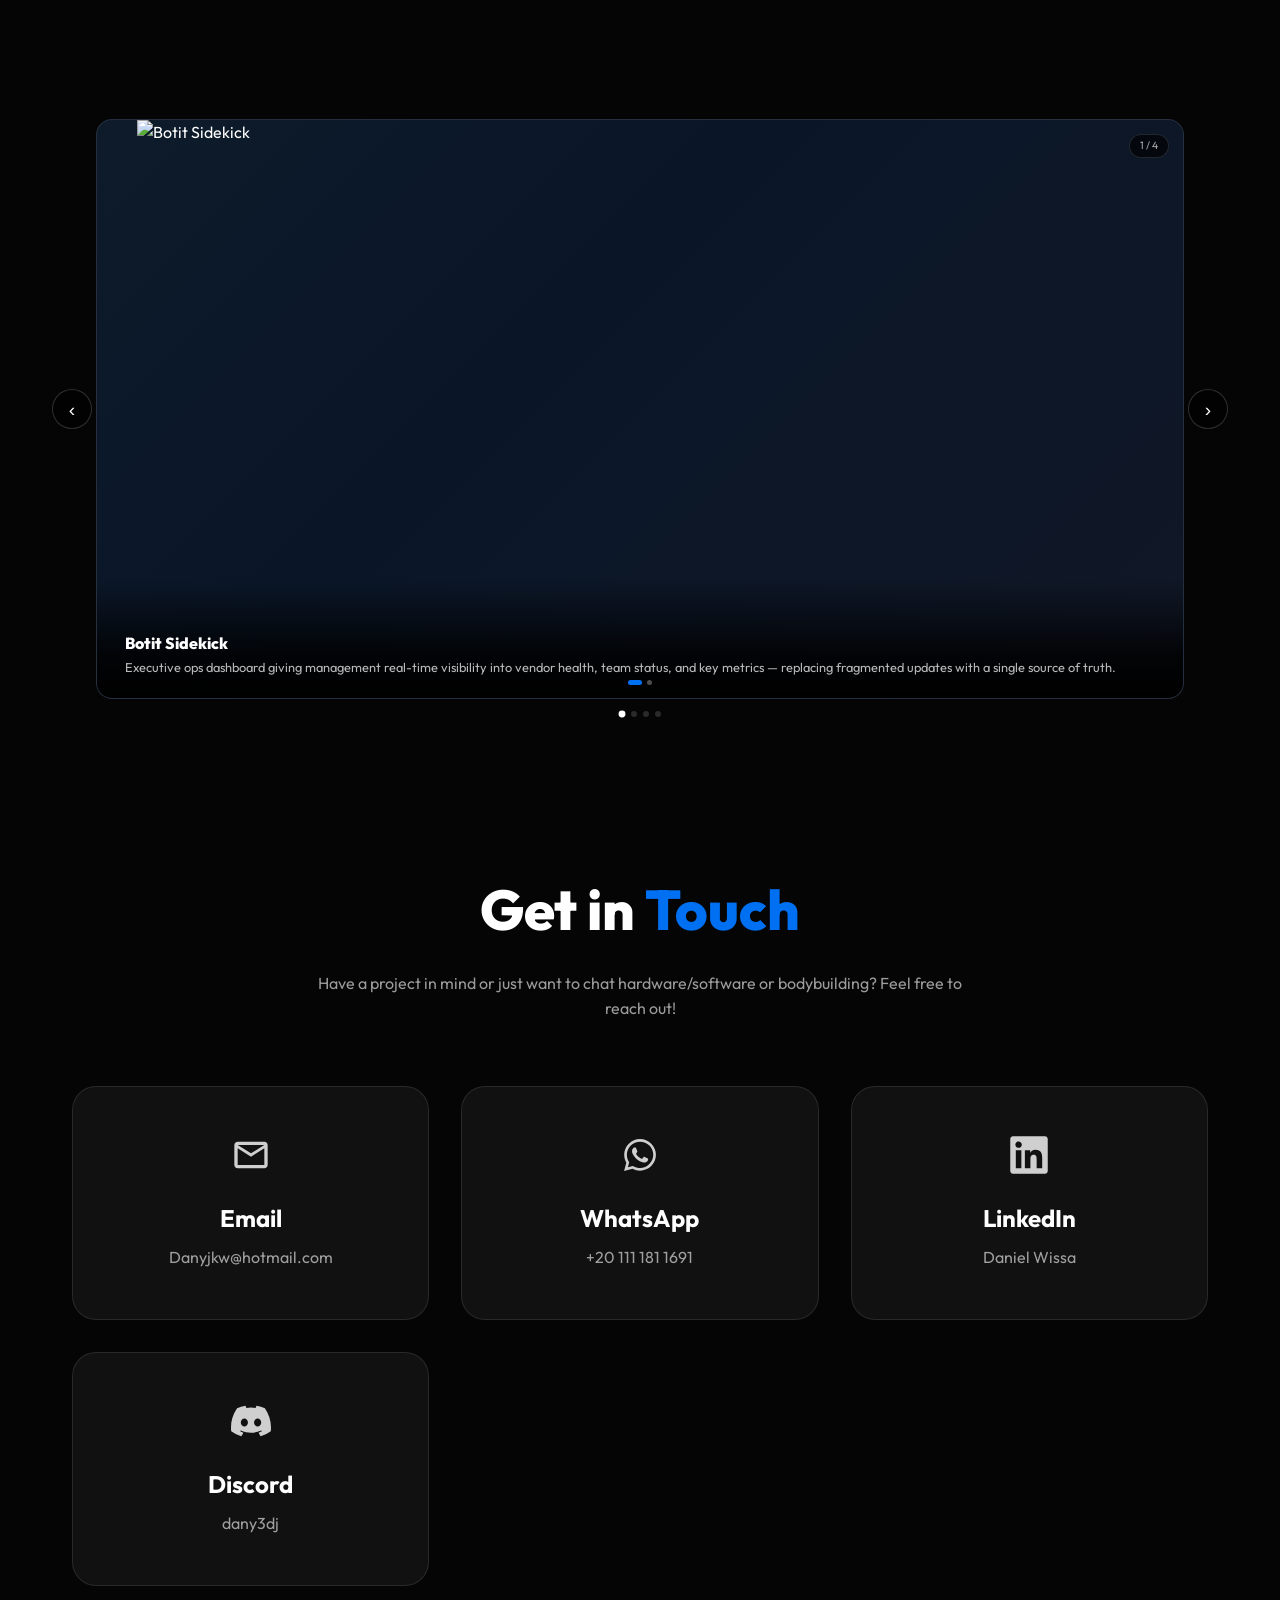
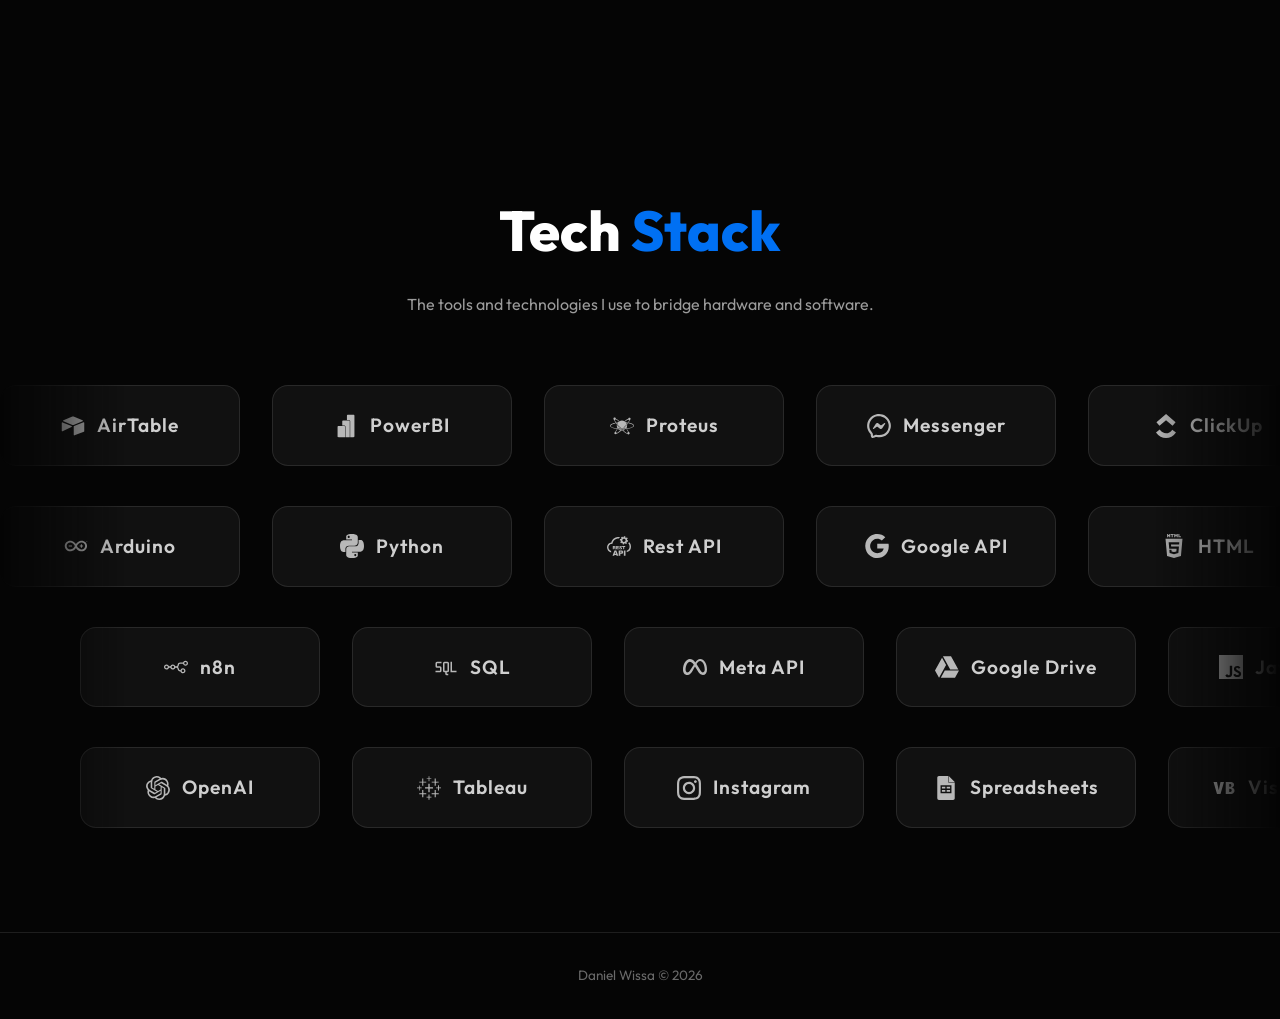
==== commit cd1b7c0f: "Fix projects carousel and rewrite experience/project copy - Add missing projects section HTML and li" ====
--- a/index.html
+++ b/index.html
@@ -36,6 +36,7 @@
             <li><a href="#about">About Me</a></li>
             <li><a href="#experience">Experience</a></li>
             <li><a href="#use-cases">Use Cases</a></li>
+            <li><a href="#projects">Projects</a></li>
             <li><a href="#contact">Contact</a></li>
             <li><a href="#tools">Tech Stack</a></li>
             <div class="nav-underline"></div>
@@ -54,6 +55,7 @@
                 <li><a href="#about">About Me</a></li>
                 <li><a href="#experience">Experience</a></li>
                 <li><a href="#use-cases">Use Cases</a></li>
+                <li><a href="#projects">Projects</a></li>
                 <li><a href="#contact">Contact</a></li>
                 <li><a href="#tools">Tech Stack</a></li>
             </ul>
@@ -153,6 +155,31 @@
             </div>
         </section>
 
+        <section id="projects" class="projects-section">
+            <div class="container">
+                <div class="section-header reveal">
+                    <h2 class="reveal-text">My <span class="accent">Projects</span></h2>
+                    <p>A selection of things I've built.</p>
+                </div>
+            </div>
+            <div class="projects-carousel">
+                <div class="proj-slide-wrap">
+                    <div class="proj-slide" id="proj-slide">
+                        <img class="proj-img" src="" alt="">
+                        <div class="proj-overlay">
+                            <p class="proj-title"></p>
+                            <p class="proj-desc"></p>
+                        </div>
+                        <span class="proj-counter"></span>
+                        <div class="proj-img-dots"></div>
+                    </div>
+                    <button class="proj-arrow proj-prev" aria-label="Previous project">&#8249;</button>
+                    <button class="proj-arrow proj-next" aria-label="Next project">&#8250;</button>
+                </div>
+                <div class="proj-proj-dots" role="tablist" aria-label="Projects"></div>
+            </div>
+        </section>
+
         <section id="contact" class="contact-section">
             <div class="container">
                 <div class="section-header reveal">
@@ -208,6 +235,11 @@
         </div>
     </footer>
 
+    <div class="proj-lightbox" id="proj-lightbox" role="dialog" aria-modal="true" aria-label="Image preview">
+        <img class="proj-lightbox-img" src="" alt="">
+        <button class="proj-lightbox-close" aria-label="Close preview">&times;</button>
+    </div>
+
     <script src="script.js"></script>
 </body>
 
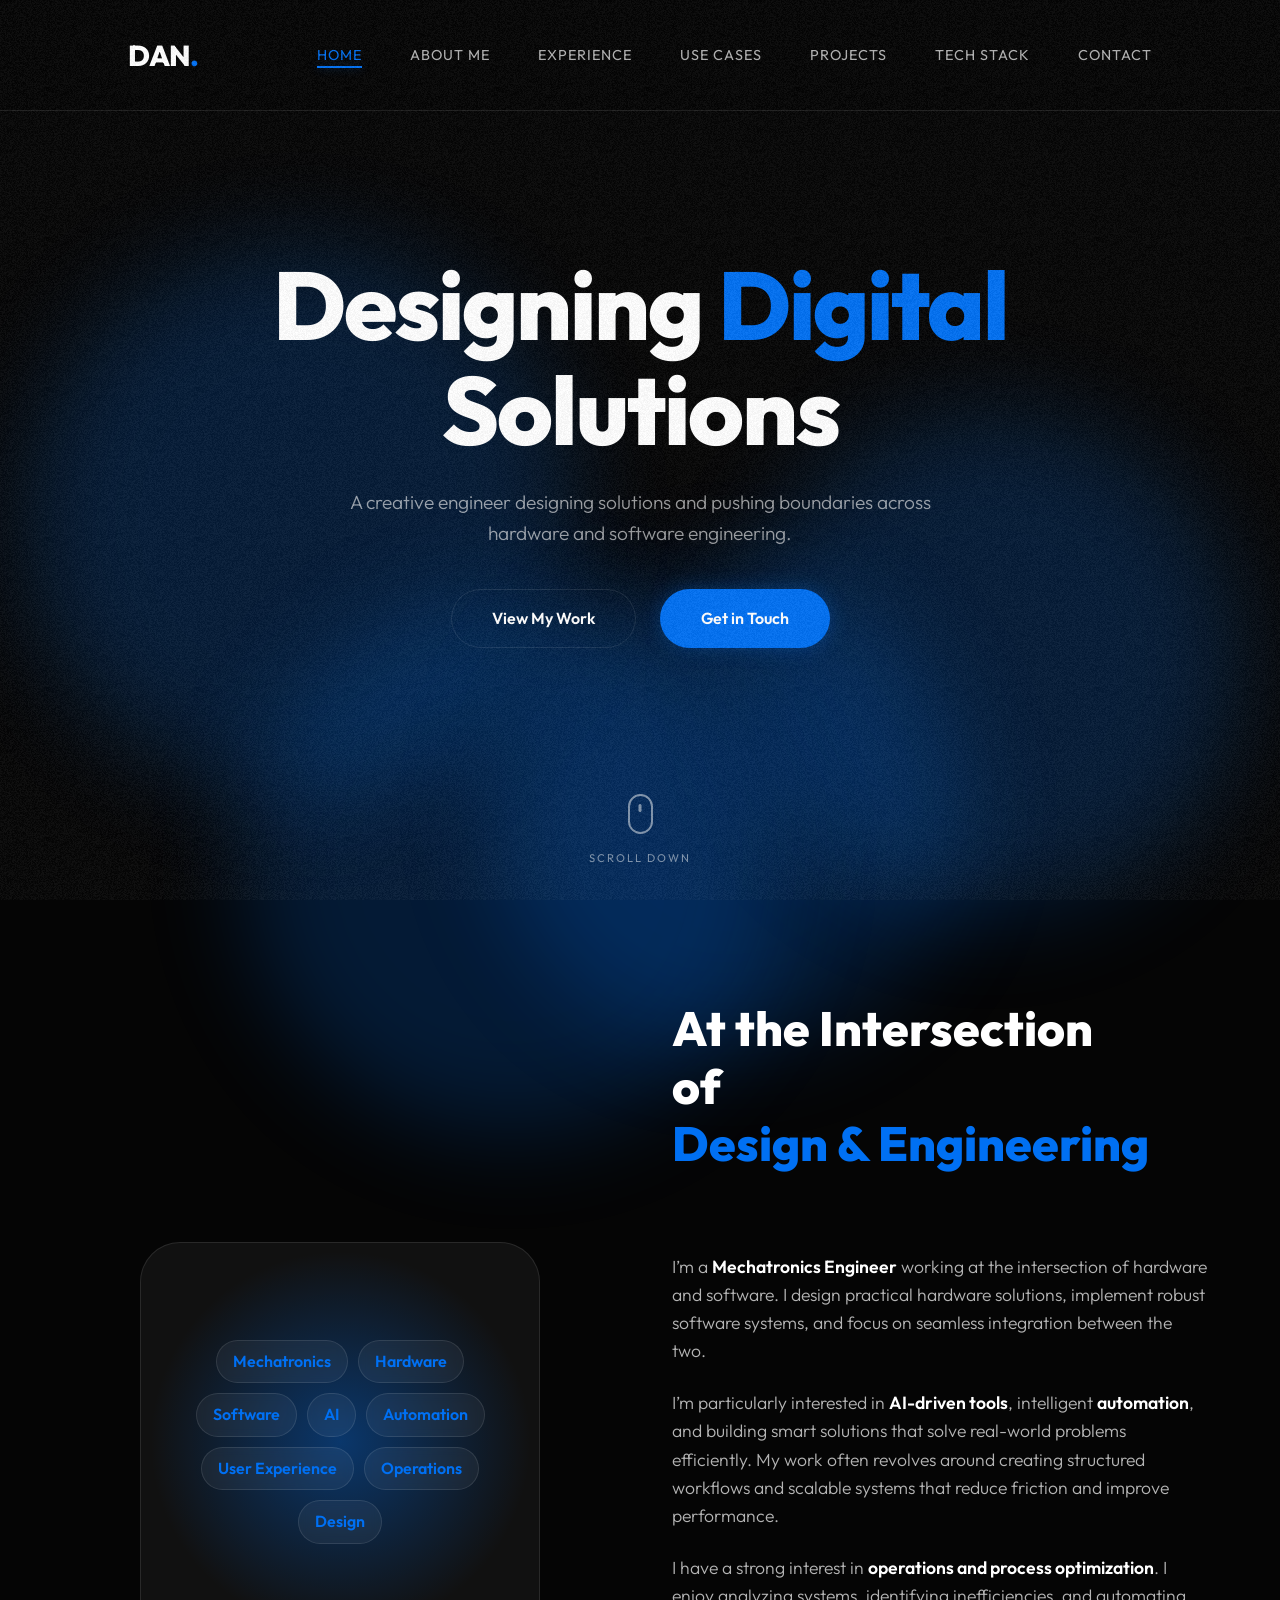
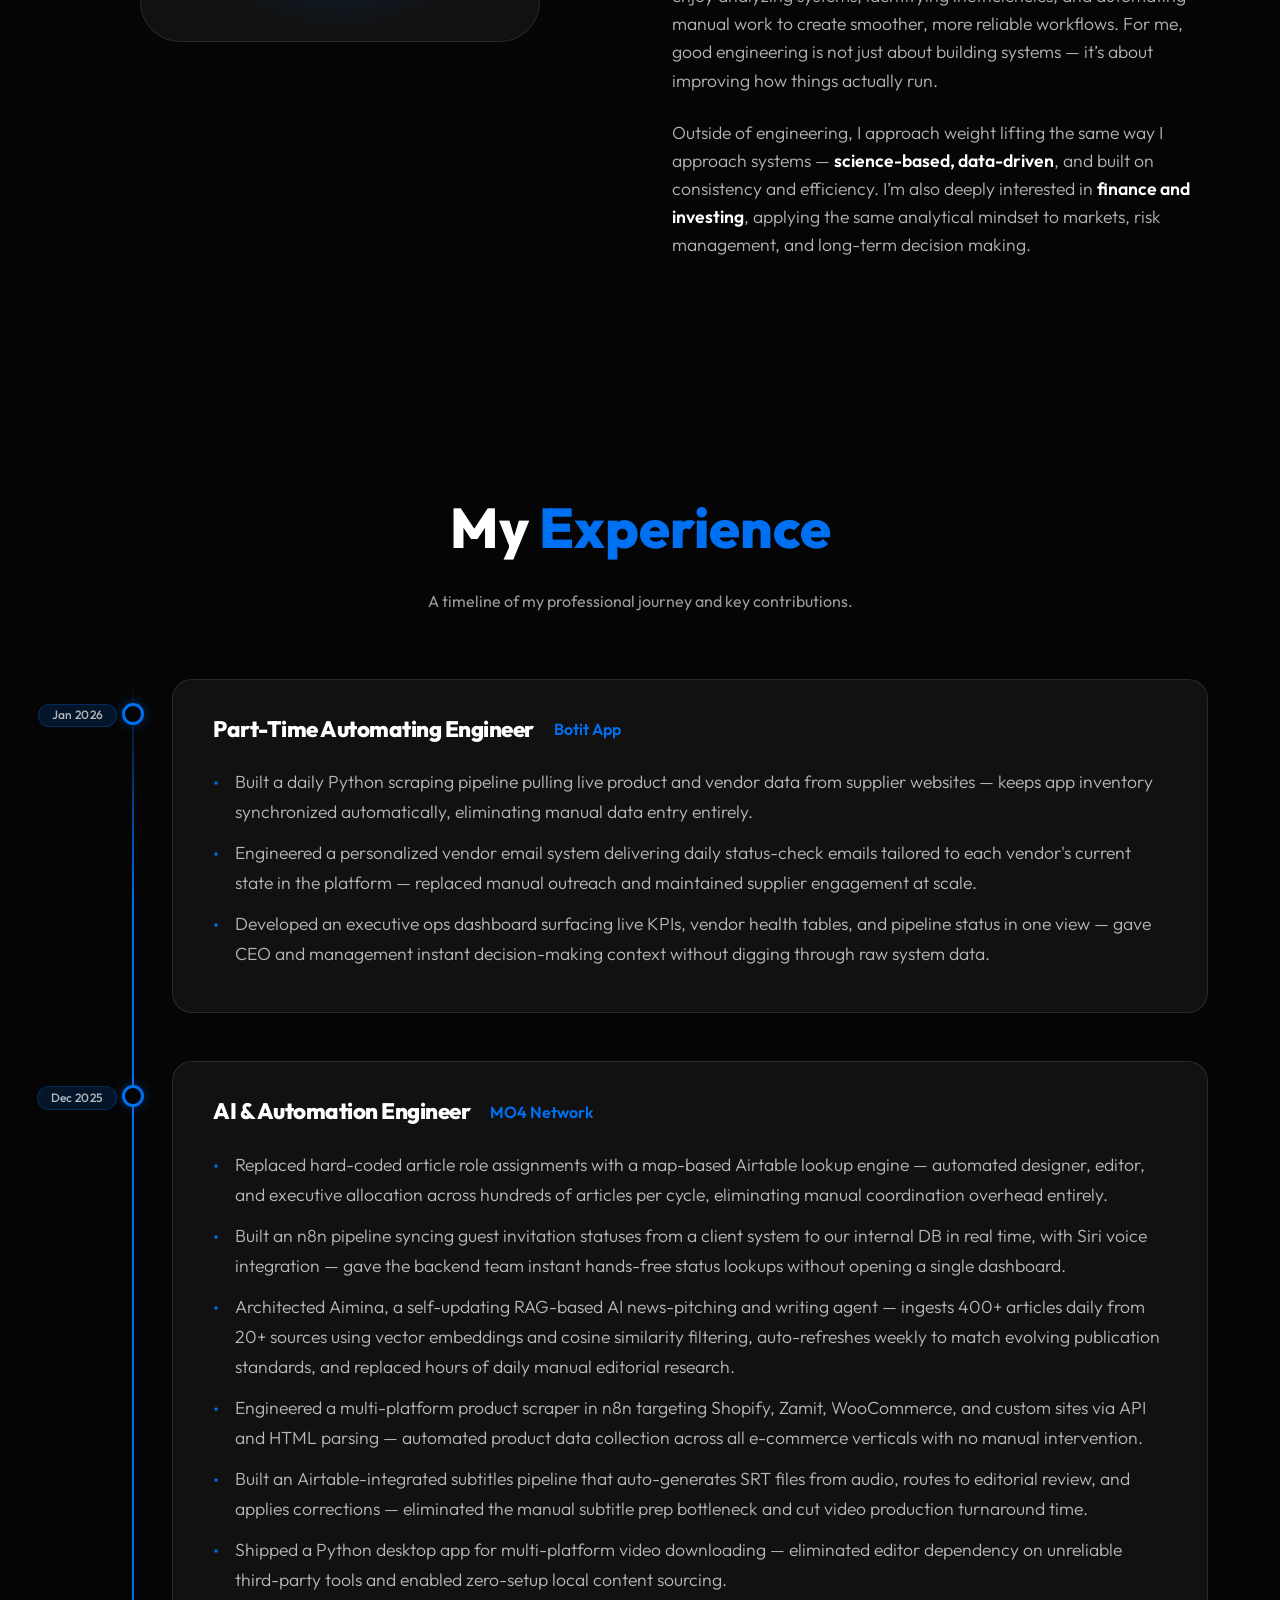
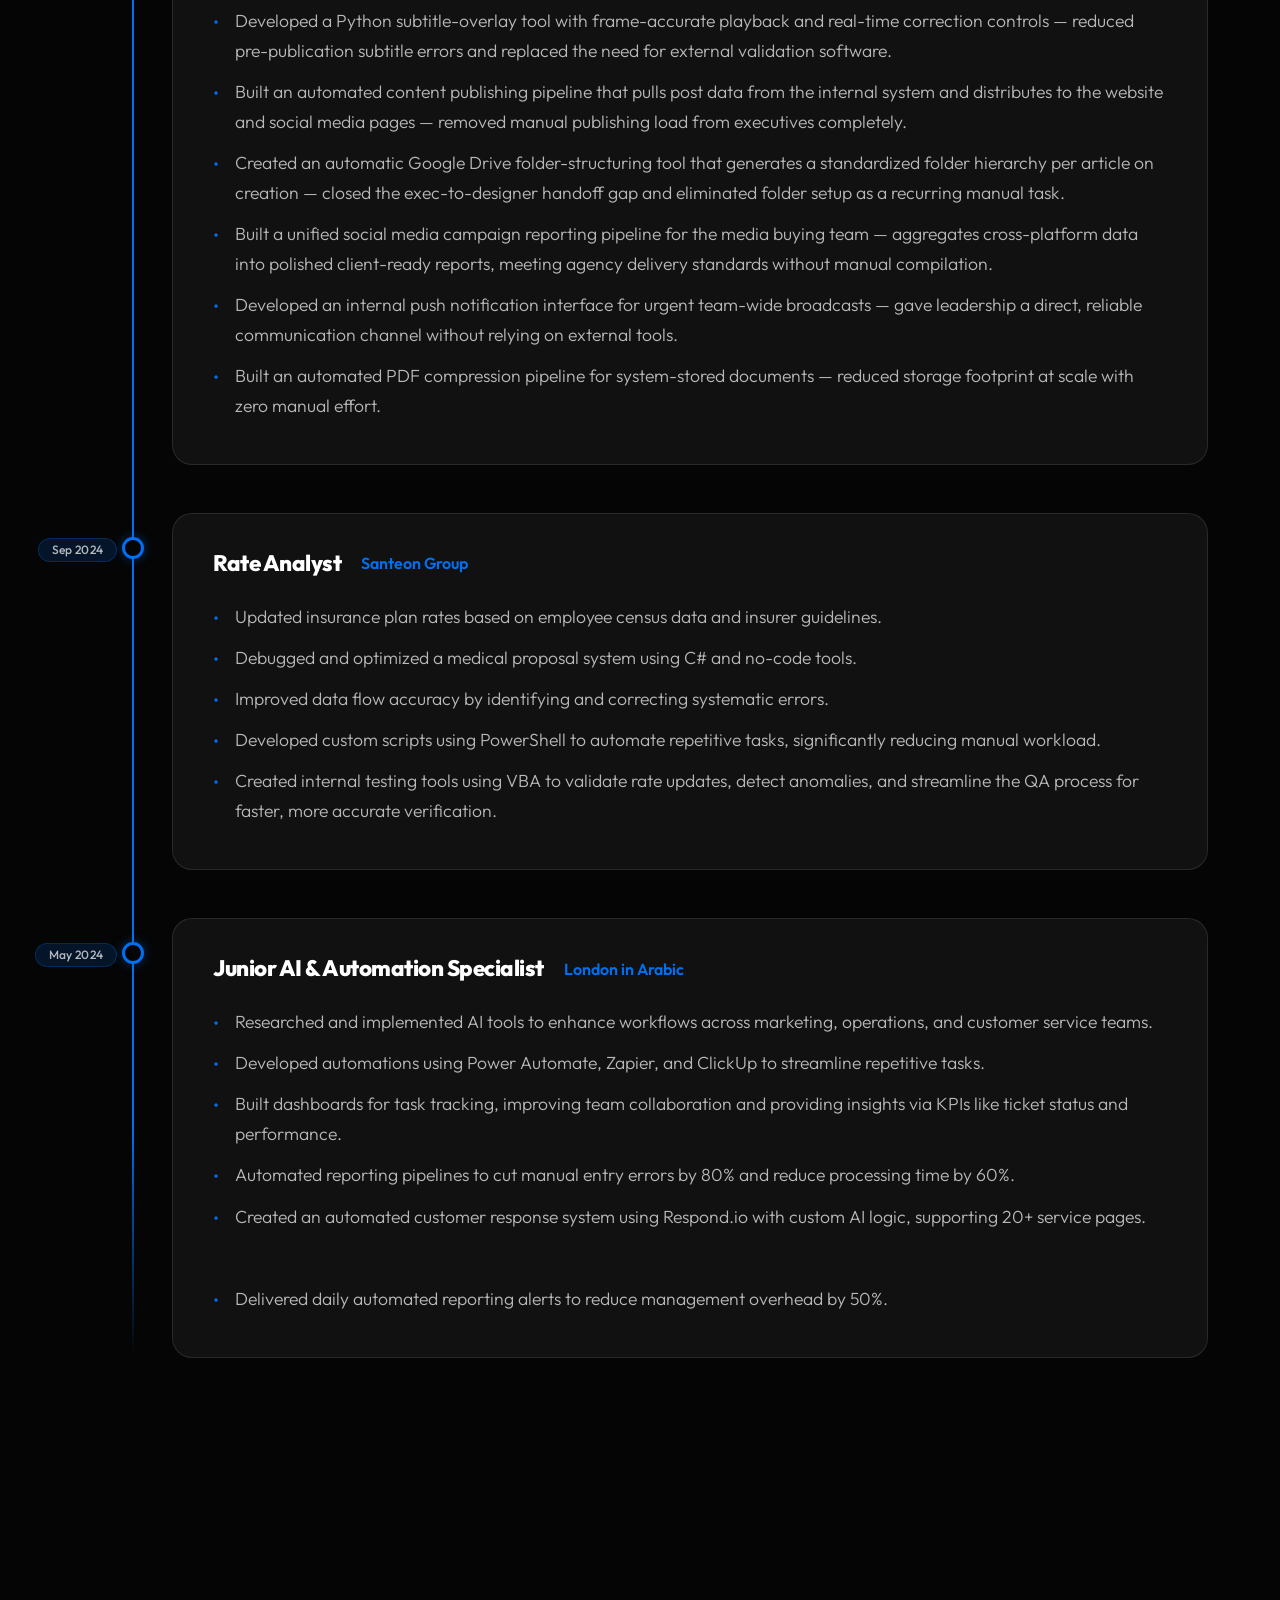
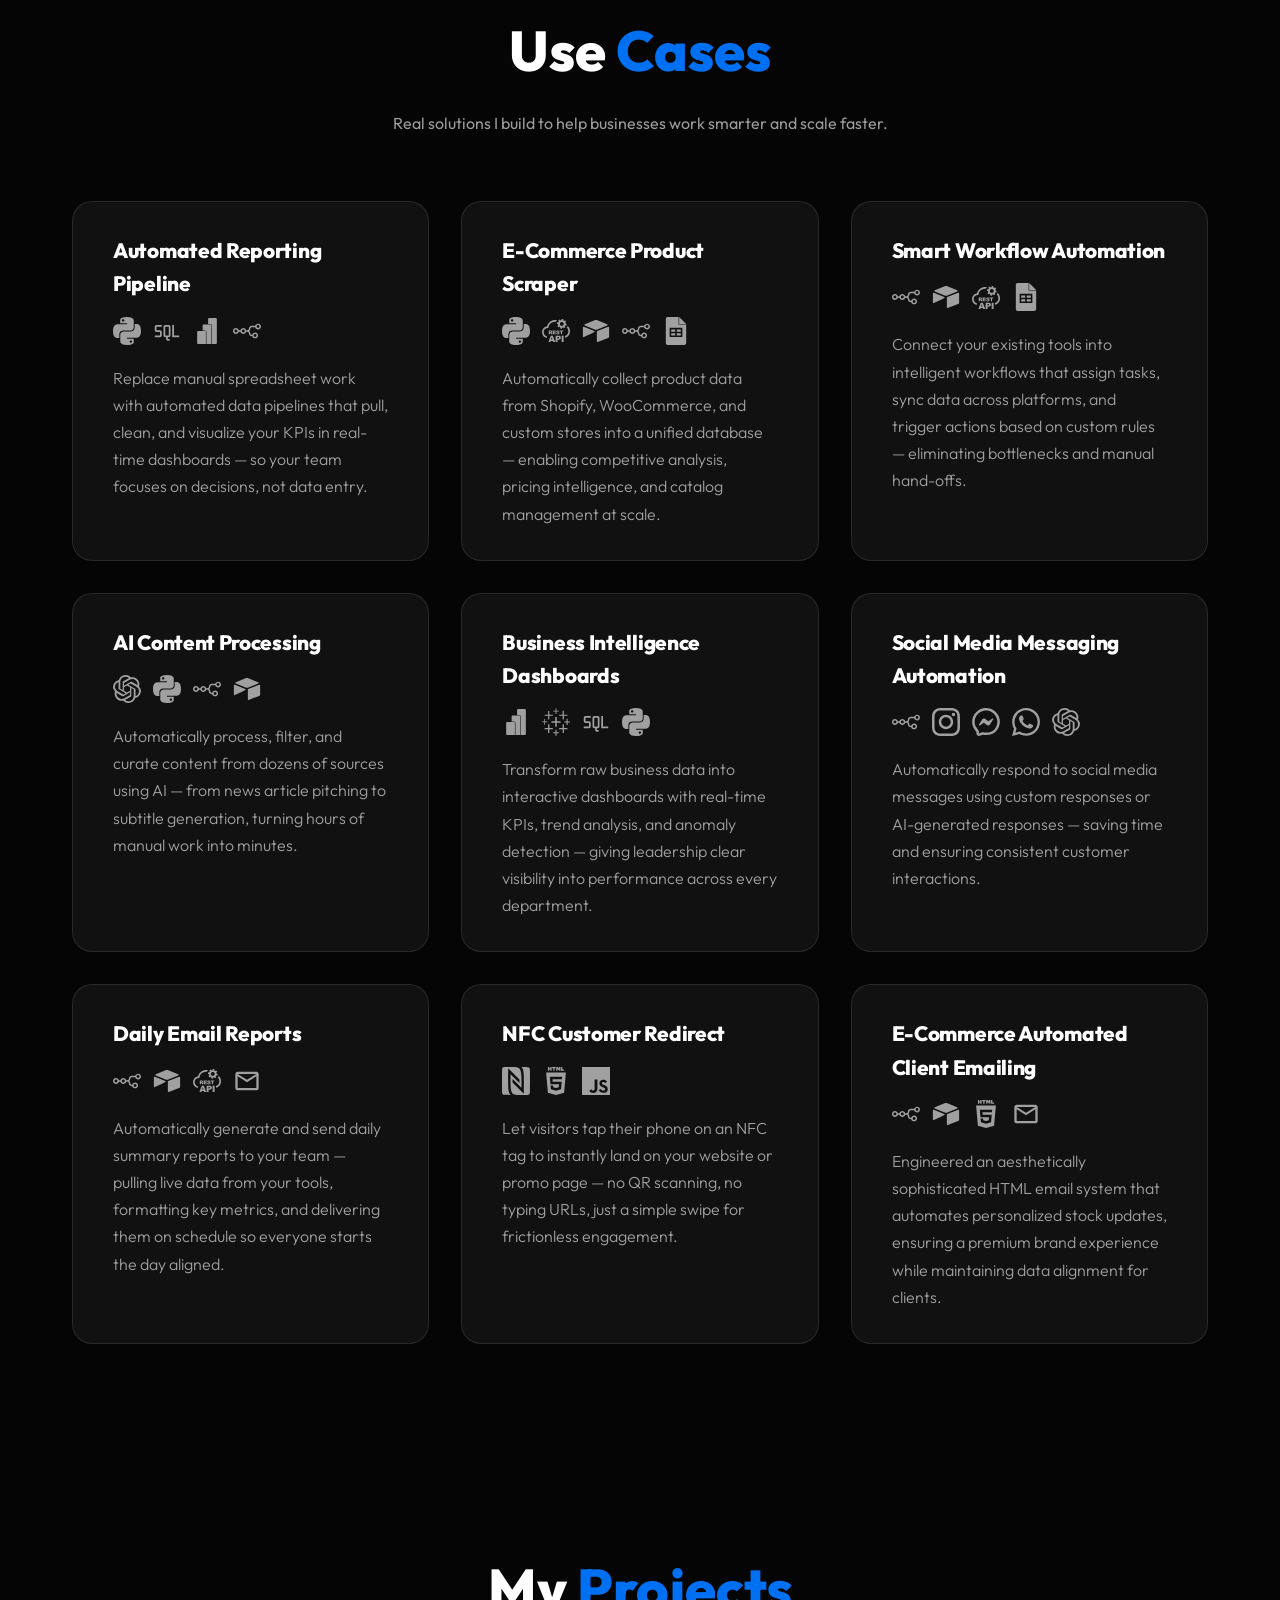
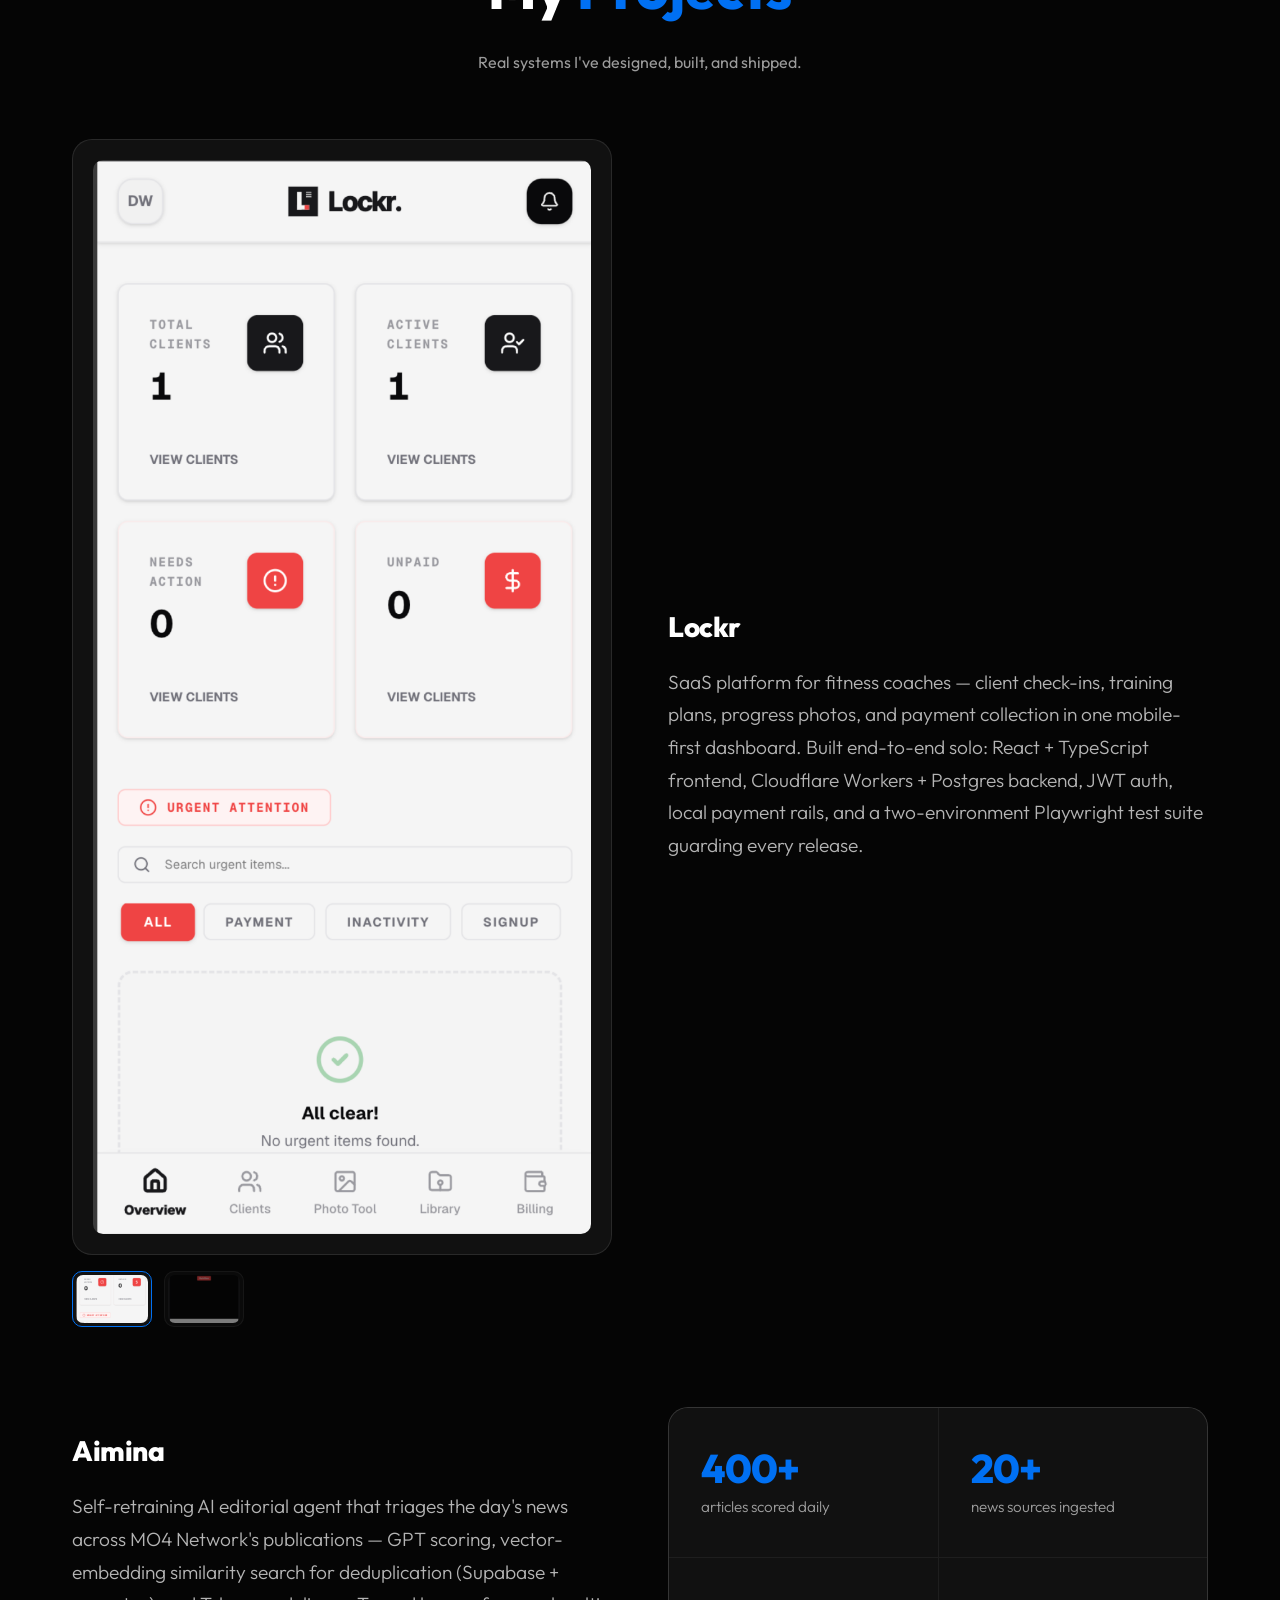
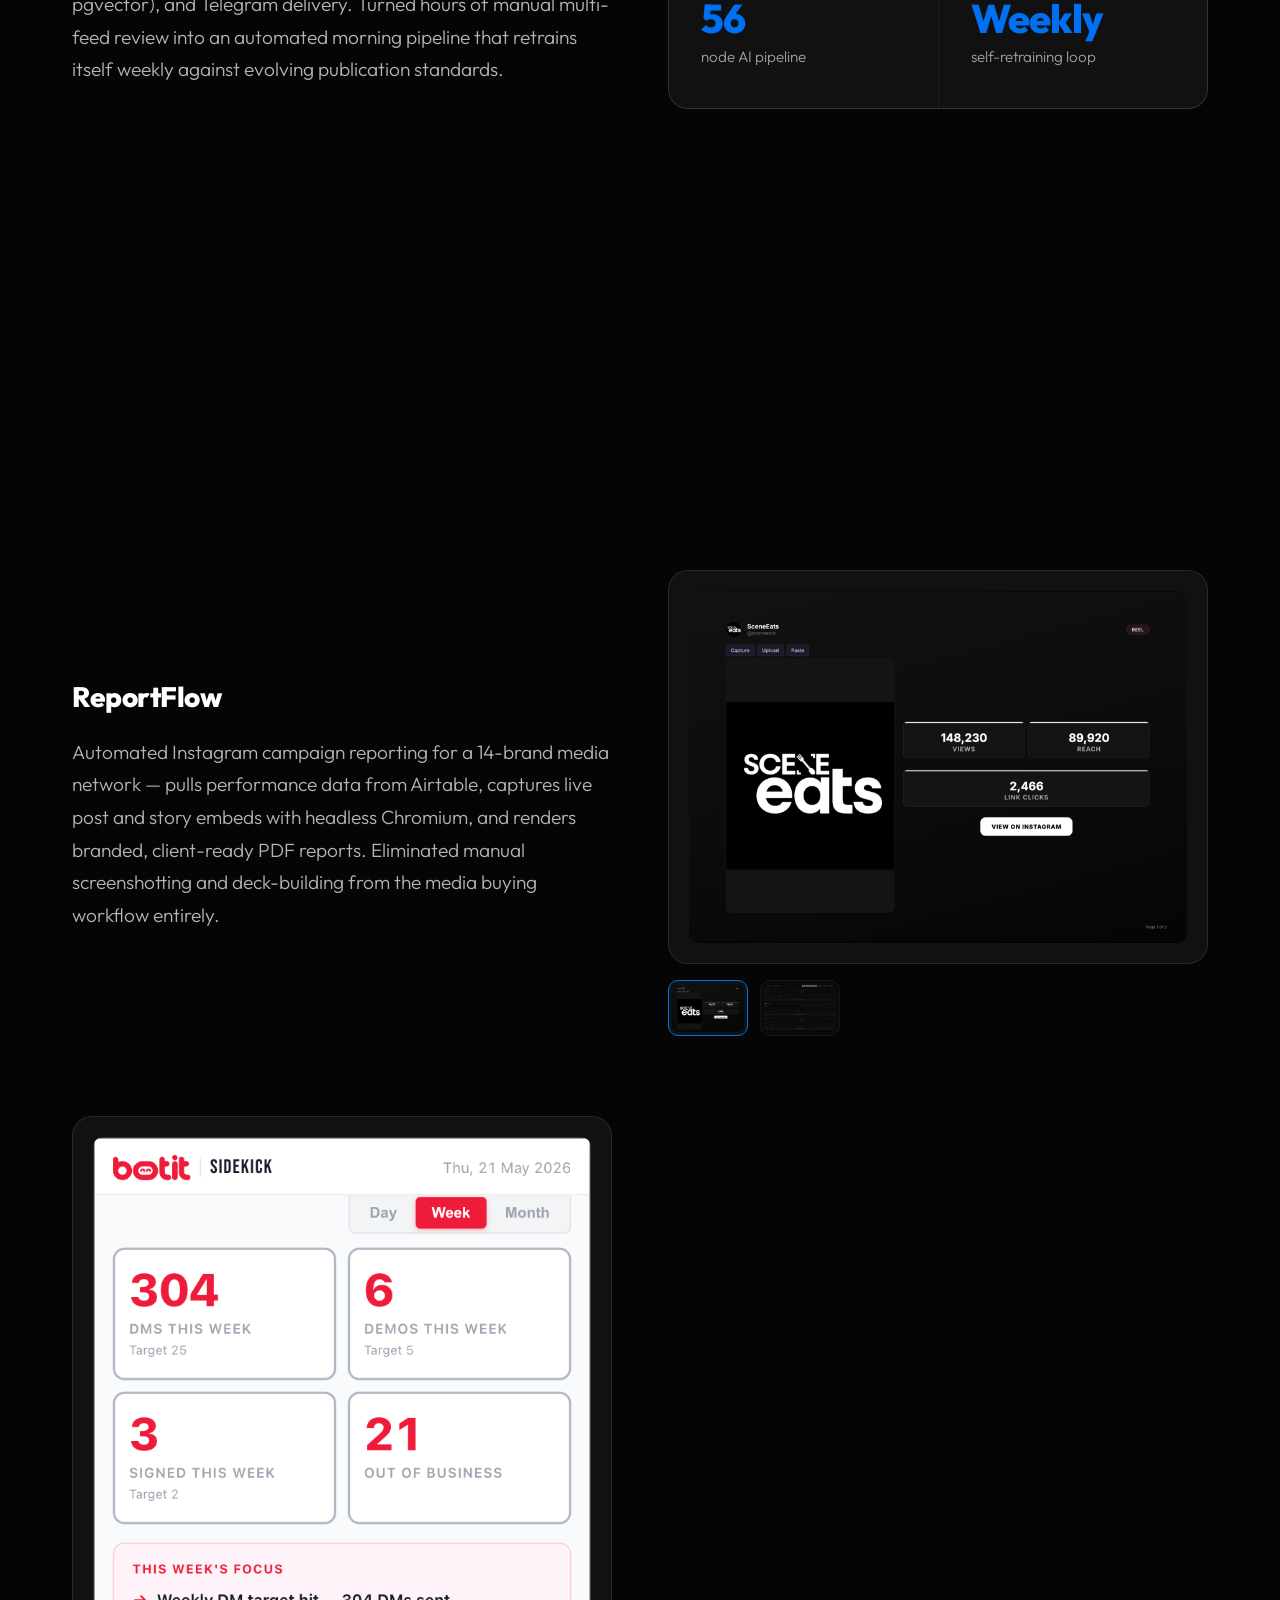
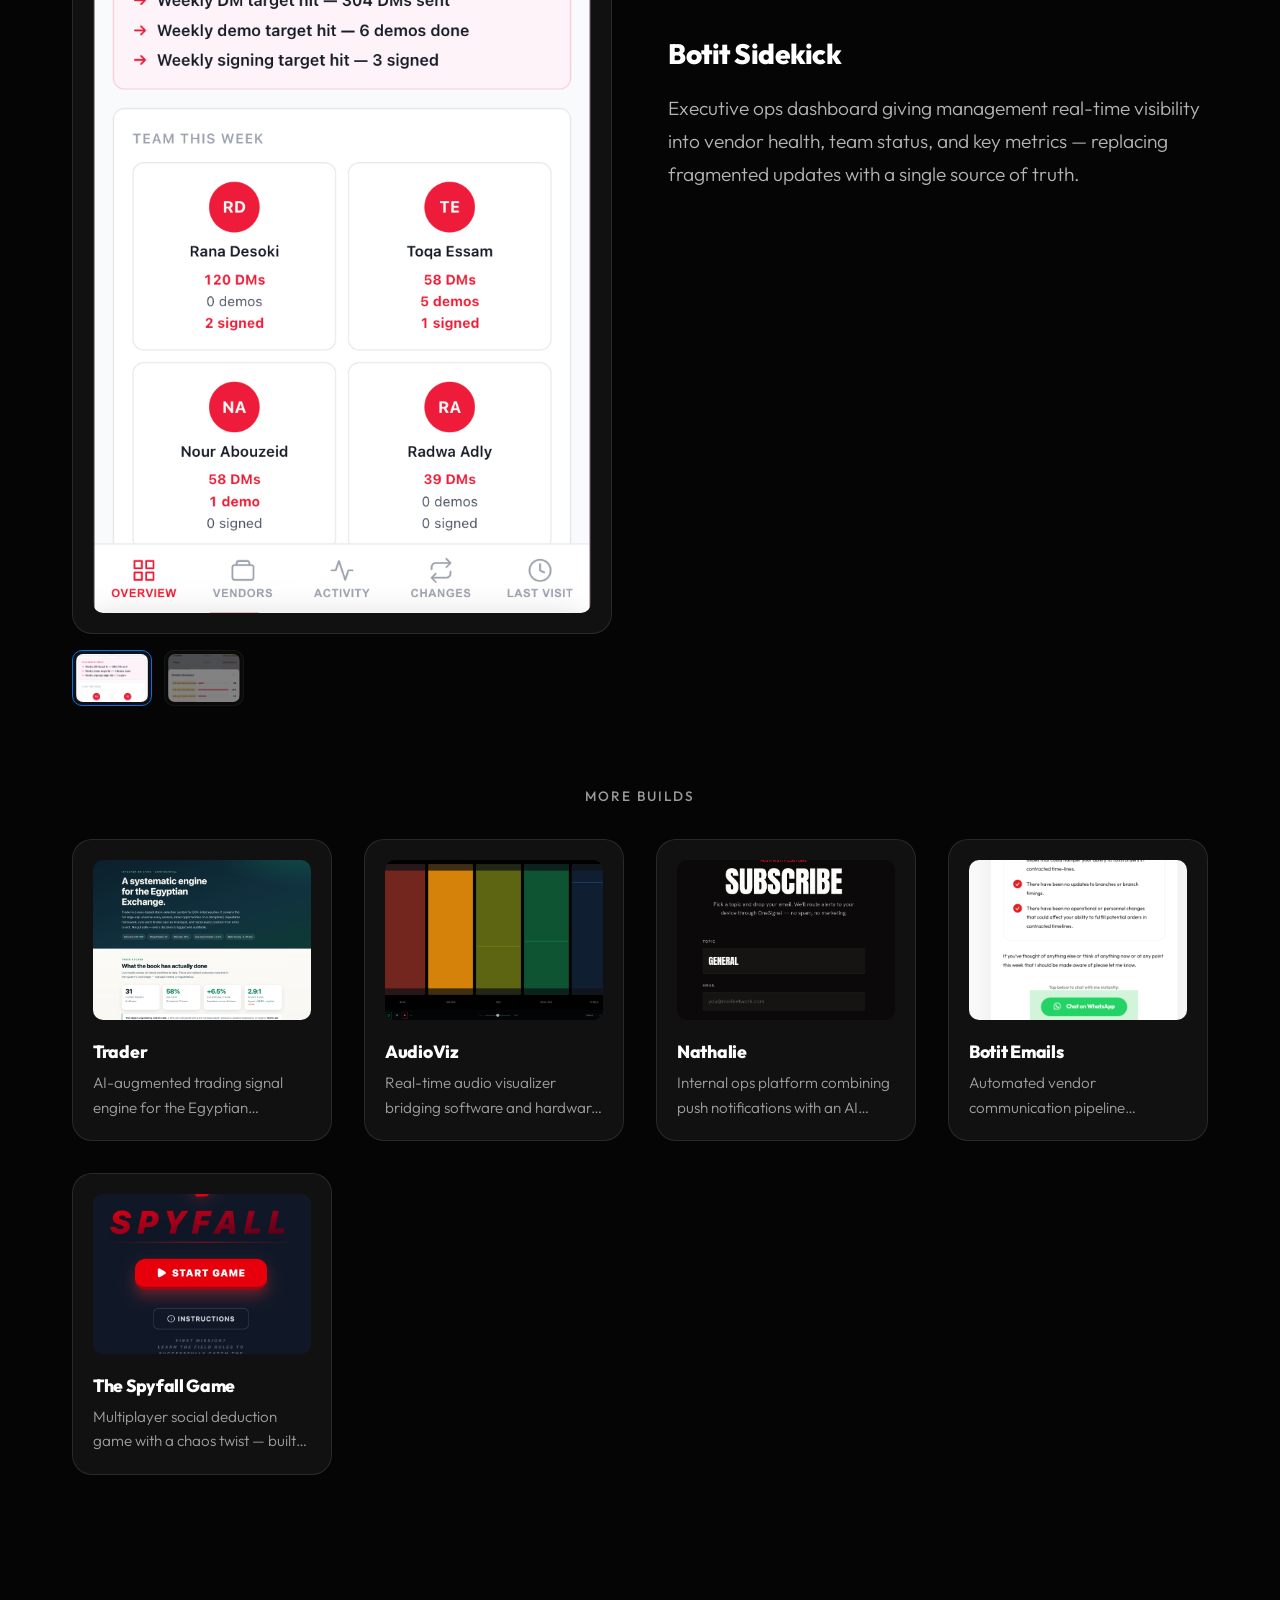
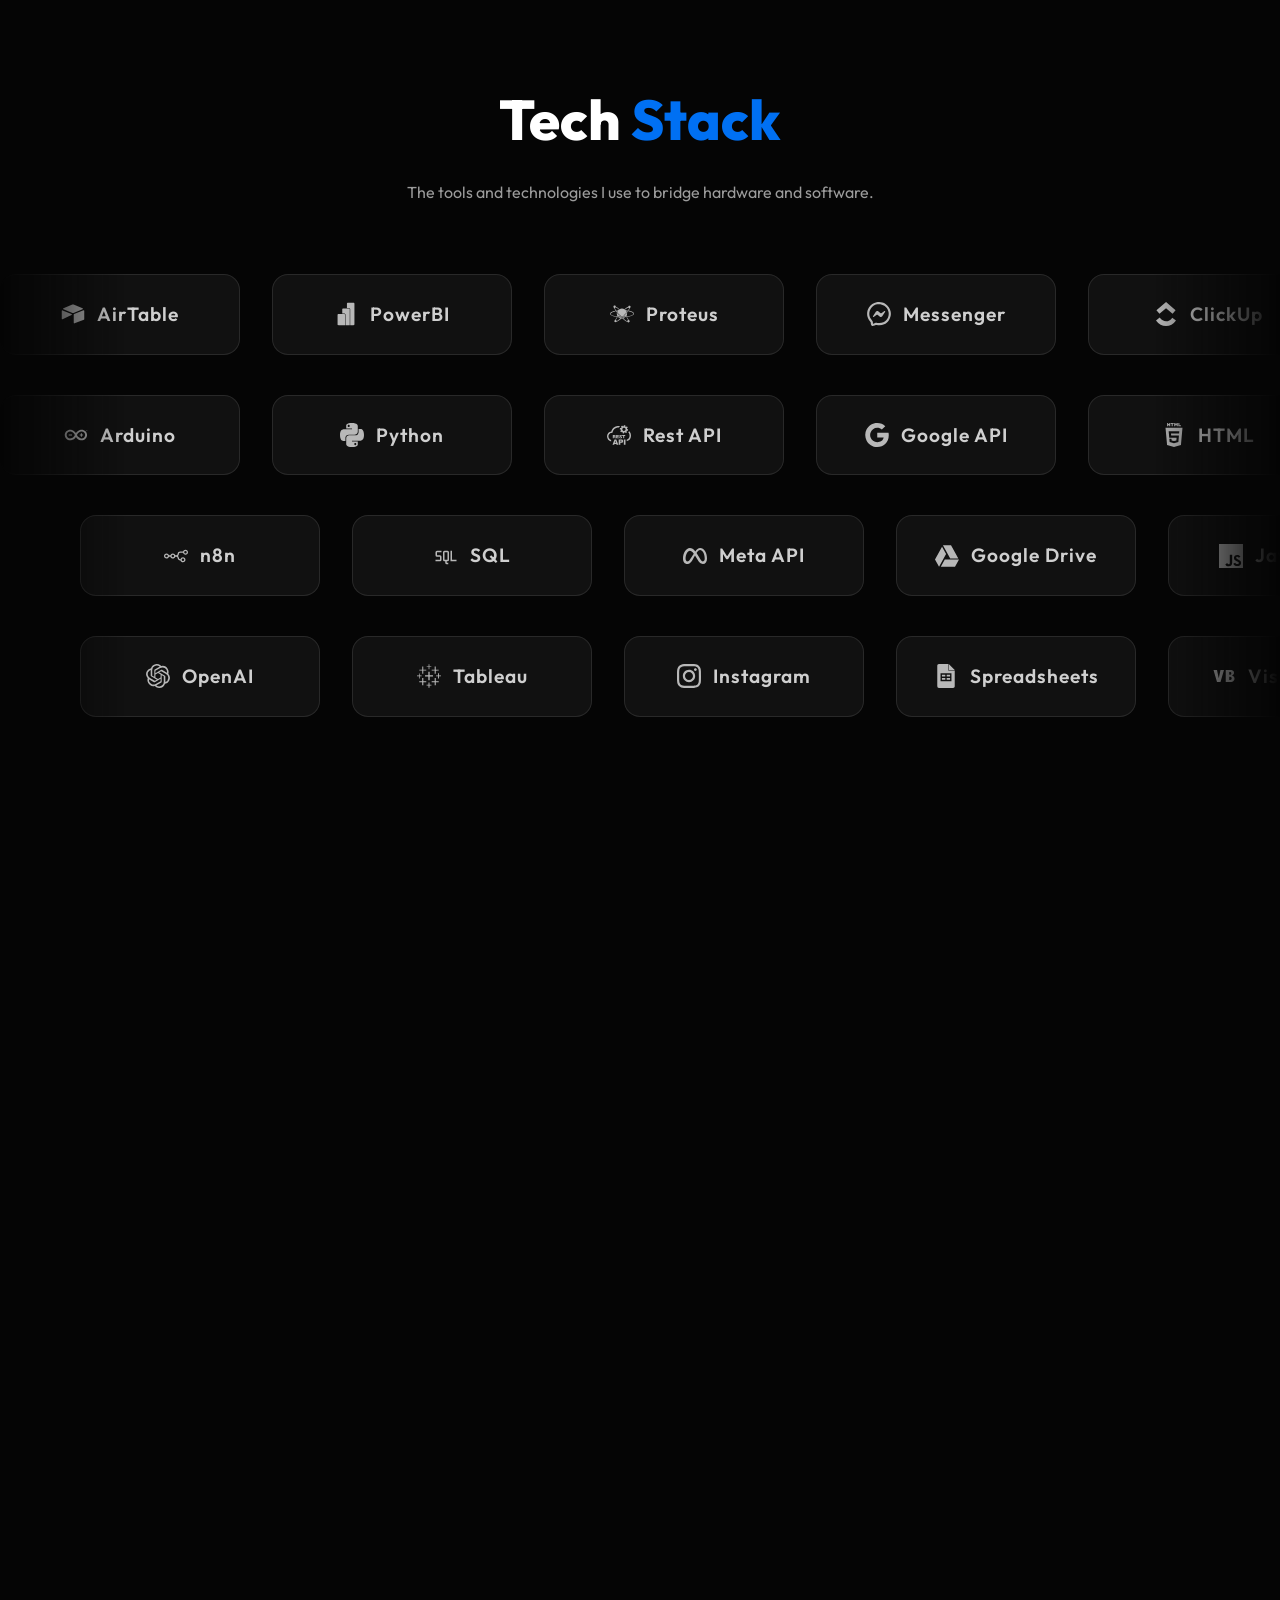
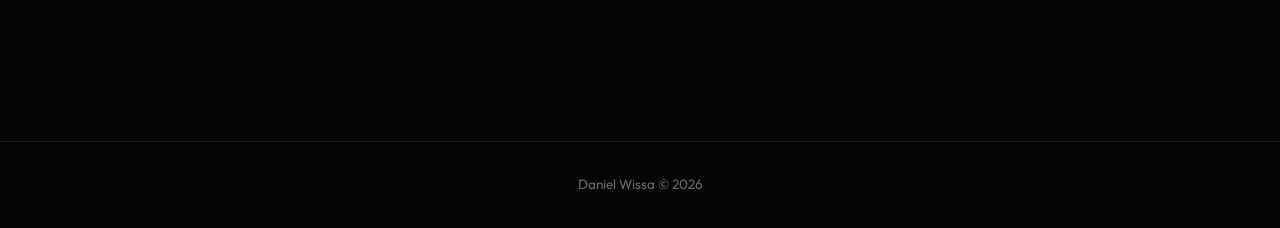
==== commit a9b7349f: "Replace projects carousel with featured rows + grid tier, add 6 new projects - Alternating full-widt" ====
--- a/index.html
+++ b/index.html
@@ -37,8 +37,8 @@
             <li><a href="#experience">Experience</a></li>
             <li><a href="#use-cases">Use Cases</a></li>
             <li><a href="#projects">Projects</a></li>
+            <li><a href="#tools">Tech Stack</a></li>
             <li><a href="#contact">Contact</a></li>
-            <li><a href="#tools">Tech Stack</a></li>
             <div class="nav-underline"></div>
         </ul>
         <button class="menu-toggle" aria-label="Open menu">
@@ -56,8 +56,8 @@
                 <li><a href="#experience">Experience</a></li>
                 <li><a href="#use-cases">Use Cases</a></li>
                 <li><a href="#projects">Projects</a></li>
+                <li><a href="#tools">Tech Stack</a></li>
                 <li><a href="#contact">Contact</a></li>
-                <li><a href="#tools">Tech Stack</a></li>
             </ul>
         </div>
     </div>
@@ -67,7 +67,7 @@
             <div class="container">
                 <div class="hero-content">
                     <h1 class="reveal-text">Designing <span class="accent">Digital</span> Solutions</h1>
-                    <p class="reveal-text-slow">A creative developer designing solutions and pushing boundaries across
+                    <p class="reveal-text-slow">A creative engineer designing solutions and pushing boundaries across
                         hardware and software engineering.</p>
                     <div class="hero-btns reveal">
                         <a href="#use-cases" class="btn btn-secondary">View My Work</a>
@@ -159,24 +159,30 @@
             <div class="container">
                 <div class="section-header reveal">
                     <h2 class="reveal-text">My <span class="accent">Projects</span></h2>
-                    <p>A selection of things I've built.</p>
-                </div>
-            </div>
-            <div class="projects-carousel">
-                <div class="proj-slide-wrap">
-                    <div class="proj-slide" id="proj-slide">
-                        <img class="proj-img" src="" alt="">
-                        <div class="proj-overlay">
-                            <p class="proj-title"></p>
-                            <p class="proj-desc"></p>
-                        </div>
-                        <span class="proj-counter"></span>
-                        <div class="proj-img-dots"></div>
-                    </div>
-                    <button class="proj-arrow proj-prev" aria-label="Previous project">&#8249;</button>
-                    <button class="proj-arrow proj-next" aria-label="Next project">&#8250;</button>
-                </div>
-                <div class="proj-proj-dots" role="tablist" aria-label="Projects"></div>
+                    <p>Real systems I've designed, built, and shipped.</p>
+                </div>
+                <div id="projects-rows" class="projects-rows">
+                    <!-- Featured project rows injected by script.js -->
+                </div>
+                <div id="projects-more" class="projects-more" hidden>
+                    <p class="projects-more-label">More builds</p>
+                    <div id="projects-grid" class="projects-more-grid">
+                        <!-- Compact project cards injected by script.js -->
+                    </div>
+                </div>
+            </div>
+        </section>
+
+        <section id="tools" class="tools-section">
+            <div class="container">
+                <div class="section-header reveal">
+                    <h2 class="reveal-text">Tech <span class="accent">Stack</span></h2>
+                    <p>The tools and technologies I use to bridge hardware and software.</p>
+                </div>
+            </div>
+
+            <div class="tools-slider-container" id="tools-slider">
+                <!-- Rows will be injected here by script.js -->
             </div>
         </section>
 
@@ -214,19 +220,6 @@
                 </div>
             </div>
         </section>
-
-        <section id="tools" class="tools-section">
-            <div class="container">
-                <div class="section-header reveal">
-                    <h2 class="reveal-text">Tech <span class="accent">Stack</span></h2>
-                    <p>The tools and technologies I use to bridge hardware and software.</p>
-                </div>
-            </div>
-
-            <div class="tools-slider-container" id="tools-slider">
-                <!-- Rows will be injected here by script.js -->
-            </div>
-        </section>
     </main>
 
     <footer class="site-footer">
--- a/style.css
+++ b/style.css
@@ -1345,218 +1345,256 @@
 
 }
 
-/* ── Projects Gallery ─────────────────────────────────────────── */
-
-:root {
-    --proj-text-zone: 38%;
-    --proj-slide-height: 580px;
-}
-
-.projects-section {
-    padding: 5rem 0 3rem;
-}
-
-.projects-carousel {
-    margin-top: 2.5rem;
-    padding: 0 2rem; /* breathing room from screen edges */
-}
-
-.proj-slide-wrap {
-    position: relative;
-    max-width: 1200px;
-    margin: 0 auto;
-    padding: 0 3.5rem; /* arrow width + gap */
-}
-
-.proj-slide {
-    position: relative;
+/* ── Projects ─────────────────────────────────────────────────── */
+
+.projects-rows {
+    display: flex;
+    flex-direction: column;
+    gap: 5rem;
+    margin-top: 2rem;
+}
+
+.project-row {
+    display: grid;
+    grid-template-columns: 1fr 1fr;
+    gap: 3.5rem;
+    align-items: center;
+}
+
+/* Alternate media side on desktop */
+@media (min-width: 769px) {
+    .project-row:nth-child(even) .project-media {
+        order: 2;
+    }
+}
+
+.project-media {
+    min-width: 0;
+}
+
+.project-shot {
+    display: block;
+    width: 100%;
+    padding: 1.25rem;
+    background: var(--secondary-bg);
+    border: 1px solid var(--border-color);
+    border-radius: 20px;
+    cursor: zoom-in;
+    transition: var(--transition-smooth);
+}
+
+.project-shot img {
+    display: block;
+    width: 100%;
+    height: auto;
+    border-radius: 10px;
+}
+
+.project-shot:hover {
+    border-color: var(--accent-color);
+    transform: translateY(-6px);
+    box-shadow: 0 12px 40px rgba(0, 0, 0, 0.5),
+        0 0 30px rgba(0, 112, 243, 0.08);
+}
+
+/* Stat panel — projects shown without screenshots */
+.project-stats {
+    display: grid;
+    grid-template-columns: 1fr 1fr;
+    gap: 1px;
+    background: var(--border-color);
+    border: 1px solid var(--border-color);
+    border-radius: 20px;
     overflow: hidden;
-    border-radius: 16px;
-    height: var(--proj-slide-height);
-    background: linear-gradient(135deg, #0d1b2a 0%, #0a1628 40%, #111827 100%);
+}
+
+.project-stat {
+    background: var(--secondary-bg);
+    padding: 2.5rem 2rem;
+    display: flex;
+    flex-direction: column;
+    gap: 0.5rem;
+    transition: var(--transition-smooth);
+}
+
+.project-stat:hover {
+    background: rgba(0, 112, 243, 0.06);
+}
+
+.project-stat-value {
+    font-size: 2.5rem;
+    font-weight: 800;
+    letter-spacing: -1px;
+    color: var(--accent-color);
+    line-height: 1;
+}
+
+.project-stat-label {
+    font-size: 0.95rem;
+    font-weight: 300;
+    color: rgba(255, 255, 255, 0.6);
+    line-height: 1.4;
+}
+
+.project-thumbs {
+    display: flex;
+    gap: 0.75rem;
+    margin-top: 1rem;
+}
+
+.project-thumb {
+    padding: 3px;
+    background: var(--secondary-bg);
     border: 1px solid var(--border-color);
-    transition: opacity 0.2s ease;
-}
-
-.proj-slide.proj-fade {
-    opacity: 0;
-}
-
-.proj-img {
+    border-radius: 10px;
+    cursor: pointer;
+    opacity: 0.5;
+    transition: opacity 0.3s ease, border-color 0.3s ease;
+    min-width: 44px;
+    min-height: 44px;
+}
+
+.project-thumb img {
+    display: block;
+    width: 72px;
+    height: 48px;
+    object-fit: cover;
+    border-radius: 7px;
+}
+
+.project-thumb:hover {
+    opacity: 0.85;
+}
+
+.project-thumb.active {
+    opacity: 1;
+    border-color: var(--accent-color);
+}
+
+.project-info {
+    min-width: 0;
+}
+
+.project-title {
+    font-size: 1.75rem;
+    font-weight: 800;
+    letter-spacing: -0.5px;
+    color: var(--text-color);
+    margin-bottom: 1rem;
+}
+
+.project-desc {
+    font-size: 1.2rem;
+    font-weight: 300;
+    color: rgba(255, 255, 255, 0.7);
+    line-height: 1.7;
+    max-width: 55ch;
+}
+
+/* Compact grid for non-featured projects */
+.projects-more {
+    margin-top: 5rem;
+}
+
+.projects-more-label {
+    font-size: 0.85rem;
+    font-weight: 500;
+    letter-spacing: 2px;
+    text-transform: uppercase;
+    color: rgba(255, 255, 255, 0.6);
+    text-align: center;
+    margin-bottom: 2rem;
+}
+
+.projects-more-grid {
+    display: grid;
+    grid-template-columns: repeat(auto-fit, minmax(min(260px, 100%), 1fr));
+    gap: 2rem;
+}
+
+.project-card {
+    text-align: left;
+    background: var(--secondary-bg);
+    border: 1px solid var(--border-color);
+    border-radius: 20px;
+    padding: 1.25rem;
+    cursor: pointer;
+    font-family: var(--font-main);
+    color: var(--text-color);
+    transition: var(--transition-smooth);
+}
+
+.project-card img {
+    display: block;
     width: 100%;
-    height: 100%;
-    object-fit: contain;
-    padding: 0 2.5rem;
-    box-sizing: border-box;
-    display: block;
-}
-
-.proj-overlay {
-    position: absolute;
-    bottom: 0;
-    left: 0;
-    right: 0;
-    background: linear-gradient(to top, rgba(0,0,0,1) 0%, rgba(0,0,0,0.85) 35%, rgba(0,0,0,0.5) 60%, transparent 100%);
-    padding: 3.5rem 1.75rem 1.25rem;
-}
-
-.proj-title {
-    font-size: 1rem;
+    height: 160px;
+    object-fit: cover;
+    border-radius: 10px;
+    margin-bottom: 1.25rem;
+}
+
+.project-card:hover {
+    border-color: var(--accent-color);
+    transform: translateY(-6px);
+    box-shadow: 0 12px 40px rgba(0, 0, 0, 0.5),
+        0 0 30px rgba(0, 112, 243, 0.08);
+}
+
+.project-card-title {
+    font-size: 1.1rem;
     font-weight: 800;
-    color: #fff;
-    margin: 0 0 0.35rem;
-    line-height: 1.2;
-}
-
-.proj-desc {
-    font-size: 0.8rem;
-    color: rgba(255, 255, 255, 0.72);
-    line-height: 1.55;
-    margin: 0;
-}
-
-.proj-counter {
-    position: absolute;
-    top: 0.85rem;
-    right: 0.85rem;
-    background: rgba(0, 0, 0, 0.65);
-    border: 1px solid rgba(255, 255, 255, 0.12);
-    border-radius: 100px;
-    padding: 3px 10px;
-    font-size: 0.65rem;
-    color: rgba(255, 255, 255, 0.65);
-}
-
-.proj-img-dots {
-    position: absolute;
-    bottom: 0.85rem;
-    left: 50%;
-    transform: translateX(-50%);
-    display: flex;
-    gap: 5px;
-}
-
-.proj-img-dot {
-    width: 5px;
-    height: 5px;
-    border-radius: 50%;
-    background: rgba(255, 255, 255, 0.3);
-    border: none;
-    padding: 0;
-    cursor: pointer;
-    transition: background 0.2s, width 0.2s;
-}
-
-.proj-img-dot.active {
-    background: var(--accent-color);
-    width: 14px;
-    border-radius: 3px;
-}
-
-.proj-arrow {
-    position: absolute;
-    top: 50%;
-    transform: translateY(-50%);
-    width: 40px;
-    height: 40px;
-    background: rgba(0, 0, 0, 0.6);
-    border: 1px solid rgba(255, 255, 255, 0.18);
-    border-radius: 50%;
-    color: #fff;
-    font-size: 1.2rem;
-    display: flex;
-    align-items: center;
-    justify-content: center;
-    cursor: pointer;
-    z-index: 2;
-    transition: background 0.2s, border-color 0.2s;
-    line-height: 1;
-}
-
-.proj-arrow:hover {
-    background: rgba(0, 0, 0, 0.85);
-    border-color: rgba(255, 255, 255, 0.35);
-}
-
-/* Arrows sit in the padded zone beside the slide */
-.proj-prev { left: 0.75rem; }
-.proj-next { right: 0.75rem; }
-
-.proj-proj-dots {
-    display: flex;
-    justify-content: center;
-    gap: 6px;
-    padding: 0.75rem 0 0;
-}
-
-.proj-dot {
-    width: 6px;
-    height: 6px;
-    border-radius: 50%;
-    background: rgba(255, 255, 255, 0.15);
-    border: none;
-    padding: 0;
-    cursor: pointer;
-    transition: background 0.2s, transform 0.2s;
-}
-
-.proj-dot.active {
-    background: #fff;
-    transform: scale(1.15);
+    letter-spacing: -0.3px;
+    margin-bottom: 0.5rem;
+}
+
+.project-card-desc {
+    font-size: 0.95rem;
+    font-weight: 300;
+    color: rgba(255, 255, 255, 0.6);
+    line-height: 1.6;
+    display: -webkit-box;
+    -webkit-line-clamp: 2;
+    -webkit-box-orient: vertical;
+    overflow: hidden;
 }
 
 @media (max-width: 768px) {
-    .projects-section {
-        padding: 4rem 0 2rem;
-    }
-
-    .projects-carousel {
-        padding: 0;
-    }
-
-    .proj-slide-wrap {
-        padding: 0 1.5rem;
-        max-width: none;
-    }
-
-    .proj-slide {
-        height: 80svh;
-        border-radius: 12px;
-    }
-
-    .proj-img {
-        padding: 0 1.5rem;
-    }
-
-    .proj-overlay {
-        padding: 0 1rem 0.75rem;
-        height: var(--proj-text-zone);
-        display: flex;
-        flex-direction: column;
-        justify-content: flex-end;
-        background: linear-gradient(to top, rgba(0,0,0,1) 0%, rgba(0,0,0,0.85) 40%, rgba(0,0,0,0.5) 65%, transparent 100%);
-    }
-
-    .proj-title {
-        font-size: 0.78rem;
-    }
-
-    .proj-desc {
-        font-size: 0.68rem;
-    }
-
-    .proj-arrow {
-        top: calc((100% - var(--proj-text-zone)) / 2);
-        width: 32px;
-        height: 32px;
-        font-size: 1rem;
-    }
-
-    .proj-prev { left: calc(1.5rem + 10px); }
-    .proj-next { right: calc(1.5rem + 10px); }
-
-    .proj-proj-dots {
-        padding: 0.55rem 0 0;
+    .projects-rows {
+        gap: 3.5rem;
+    }
+
+    .project-row {
+        grid-template-columns: 1fr;
+        gap: 1.5rem;
+    }
+
+    .project-shot {
+        padding: 0.85rem;
+    }
+
+    .project-stat {
+        padding: 1.5rem 1.25rem;
+    }
+
+    .project-stat-value {
+        font-size: 1.9rem;
+    }
+
+    .project-stat-label {
+        font-size: 0.85rem;
+    }
+
+    .project-title {
+        font-size: 1.45rem;
+        margin-bottom: 0.75rem;
+    }
+
+    .project-desc {
+        font-size: 1.05rem;
+    }
+
+    .projects-more {
+        margin-top: 3.5rem;
     }
 }
 
@@ -1612,7 +1650,3 @@
     background: #e0e0e0;
     transform: scale(1.08);
 }
-
-.proj-img {
-    cursor: zoom-in;
-}
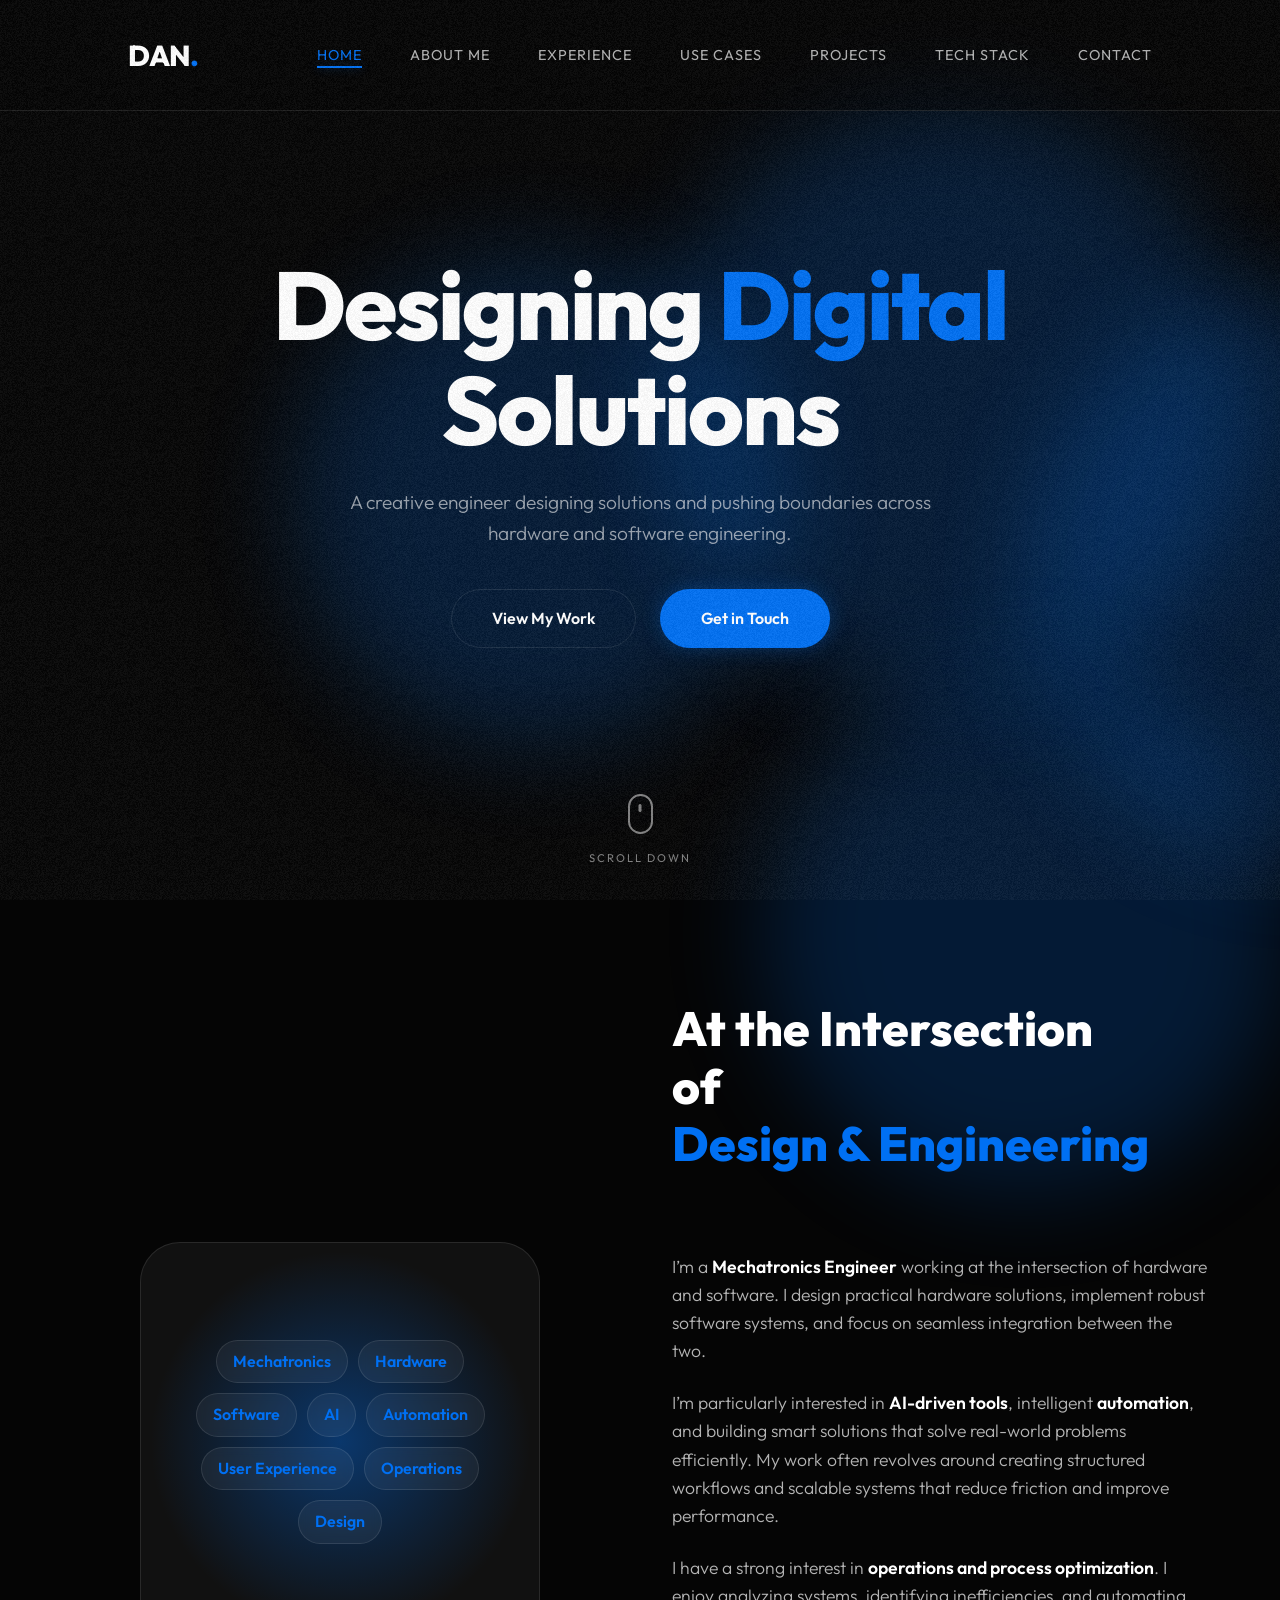
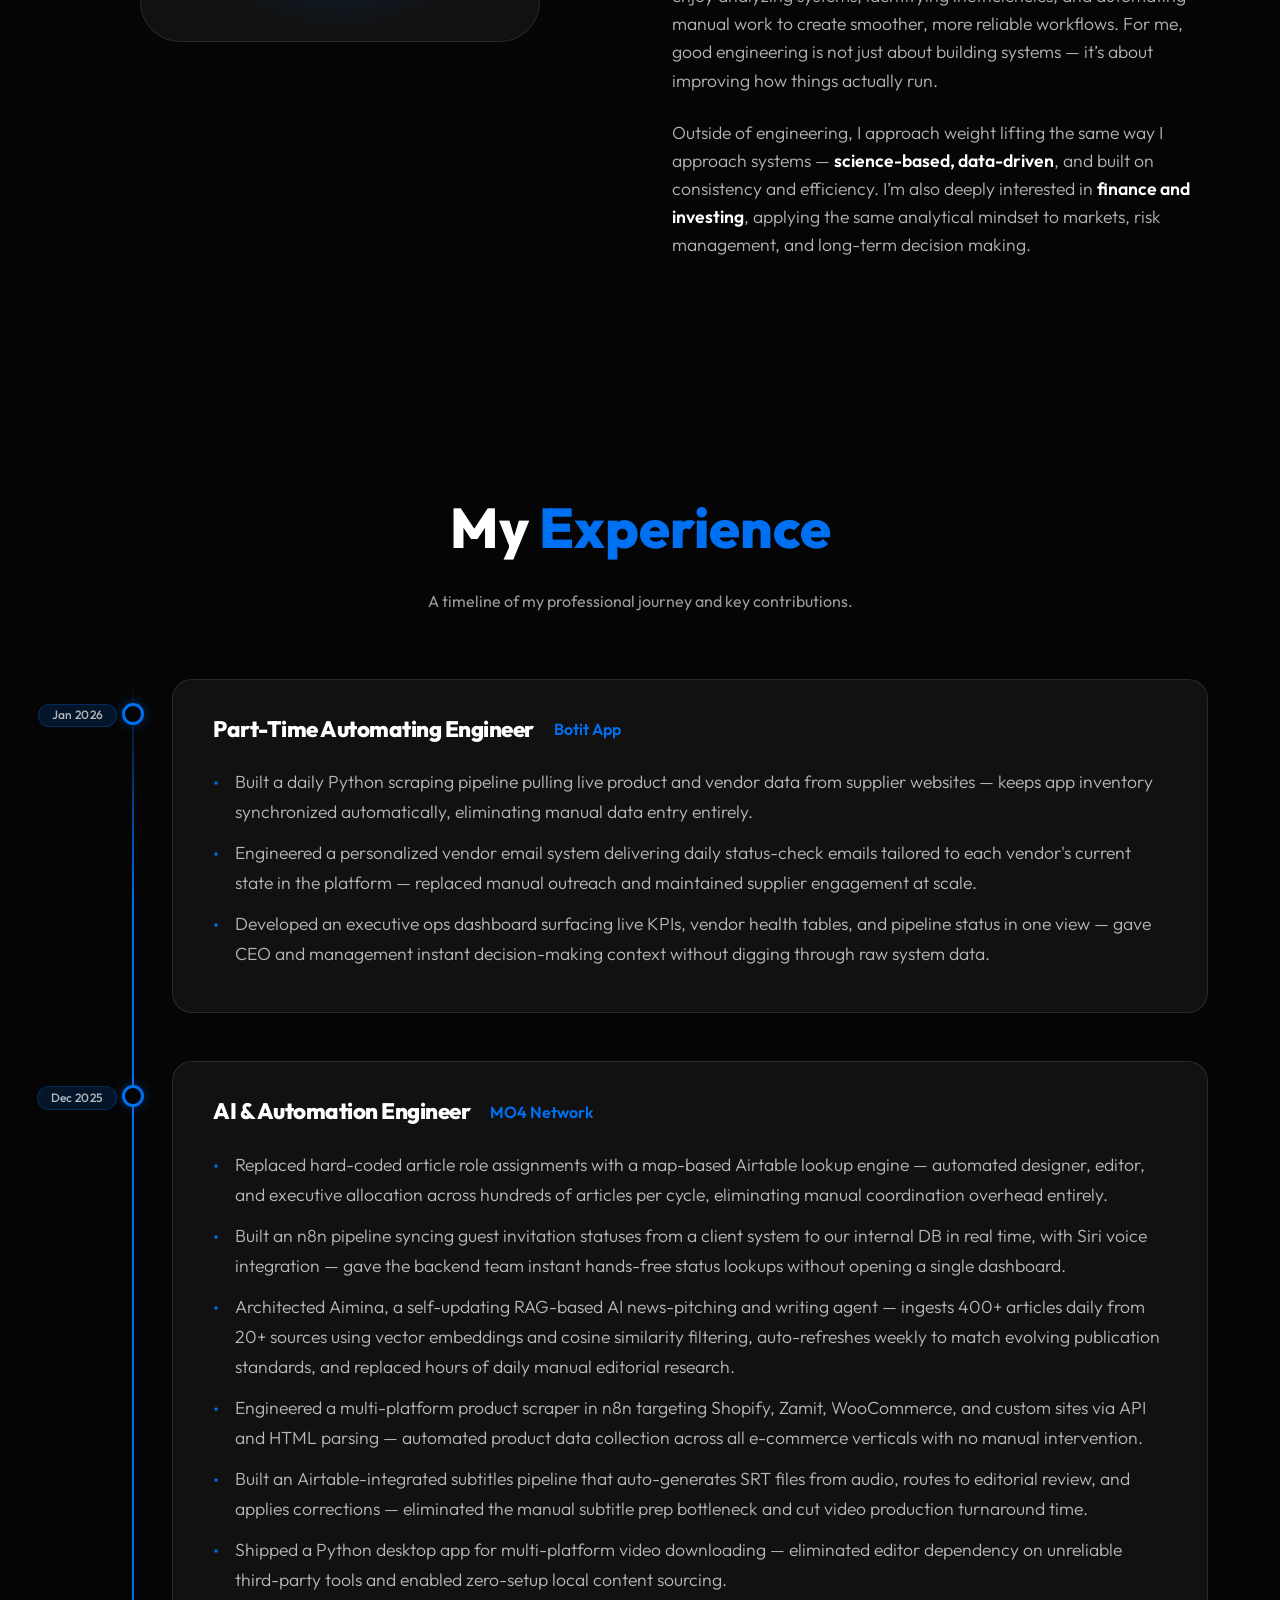
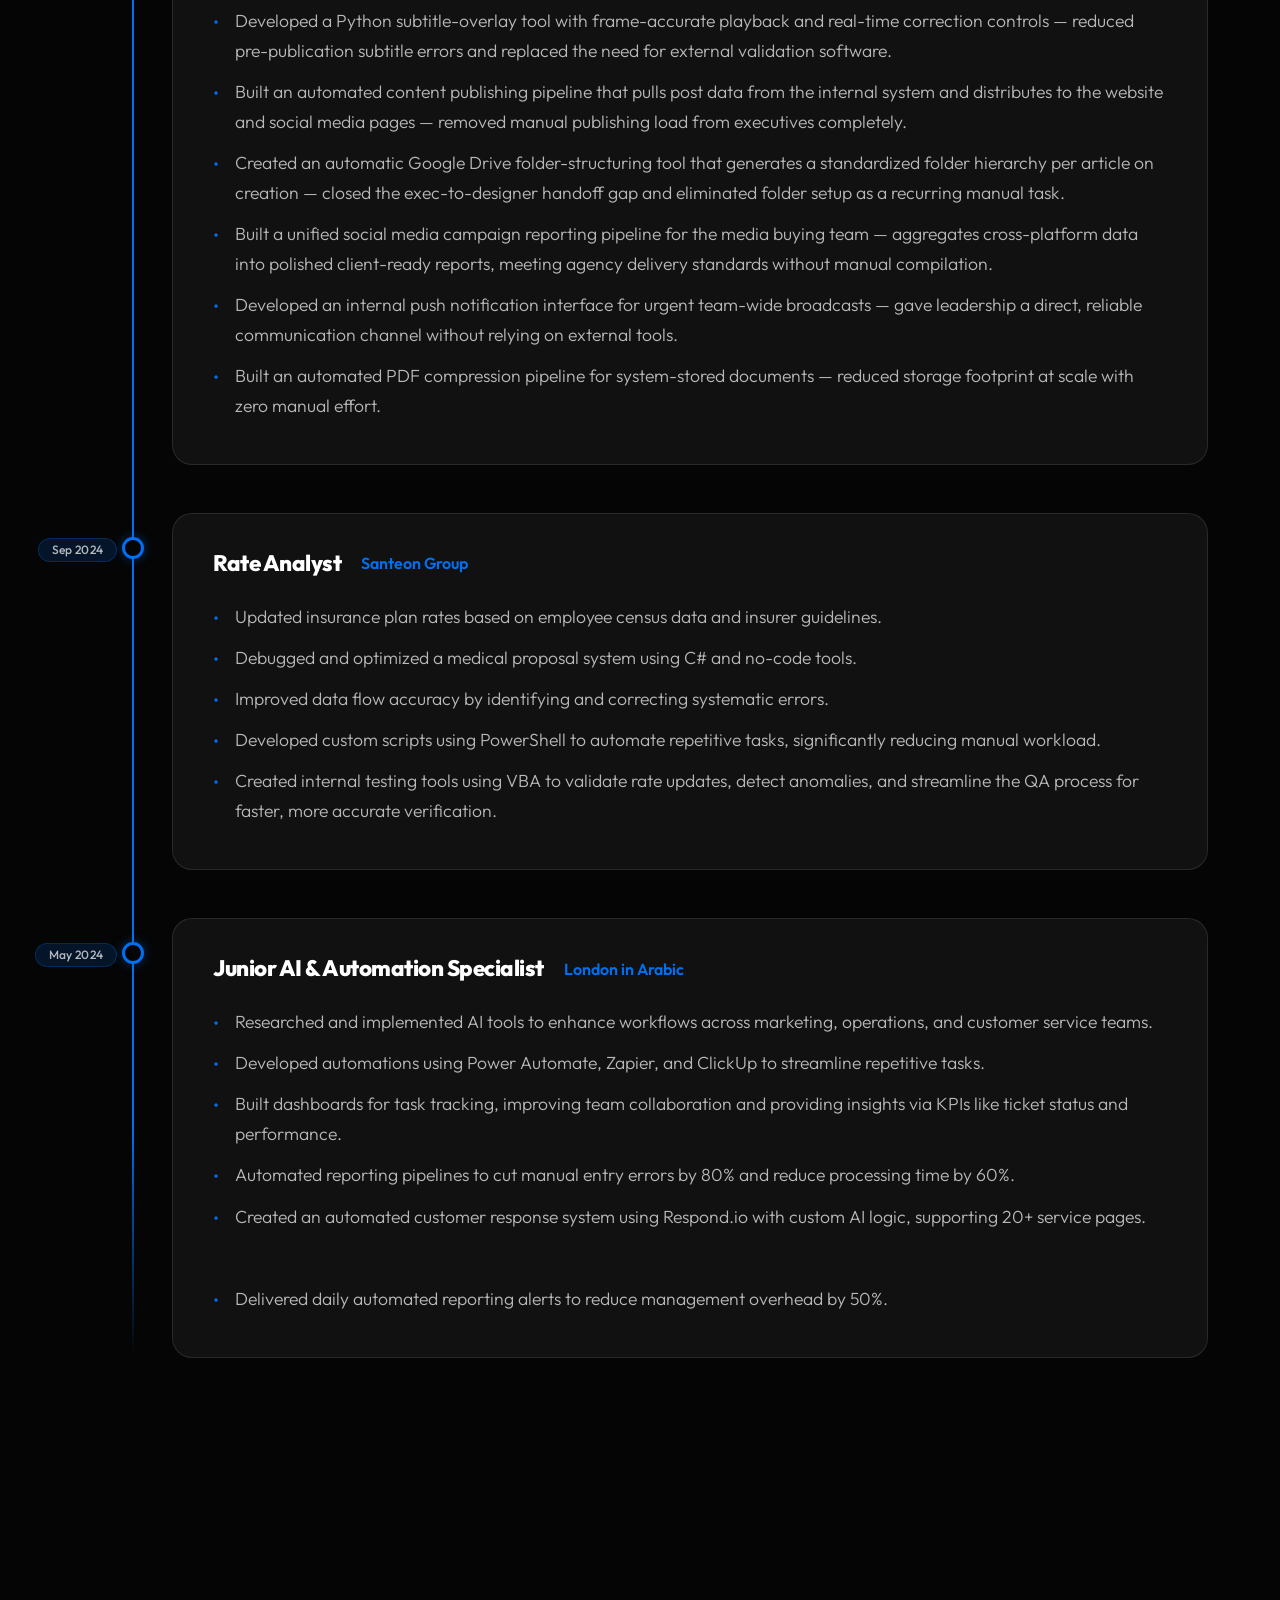
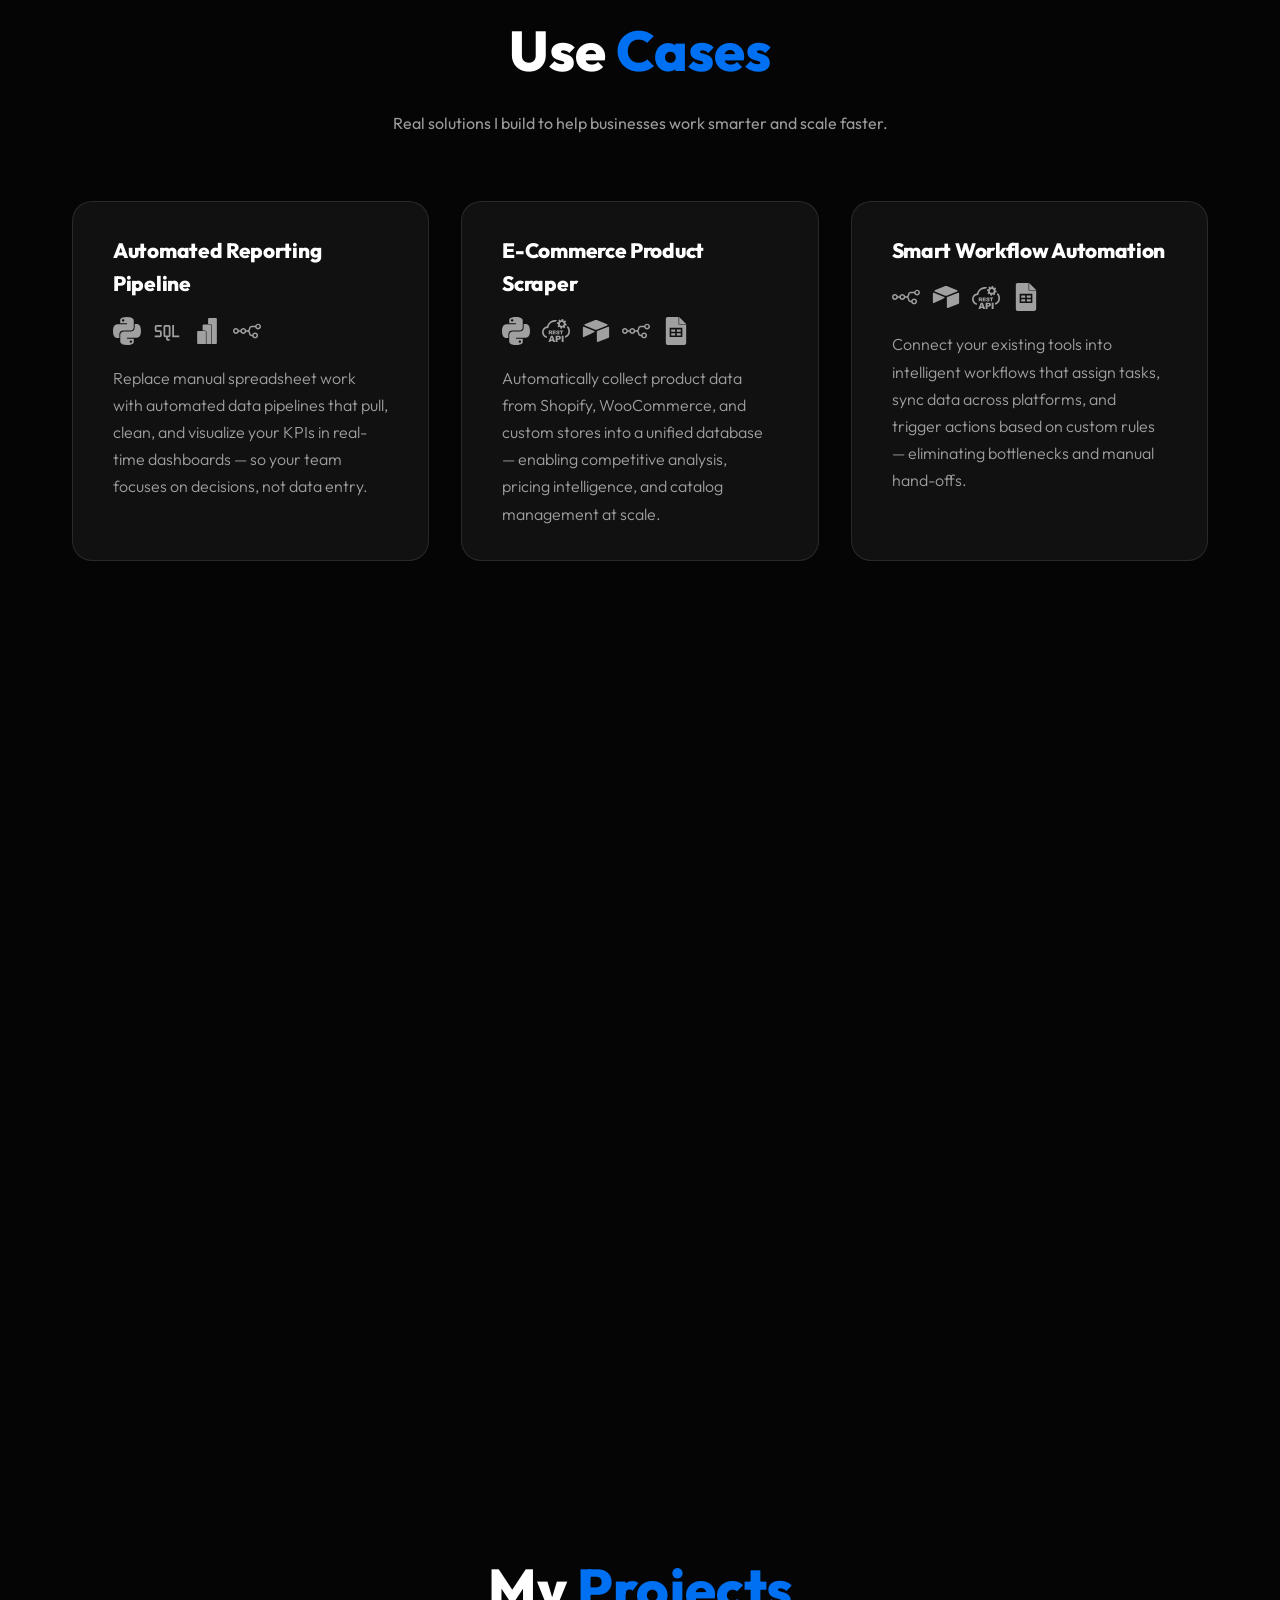
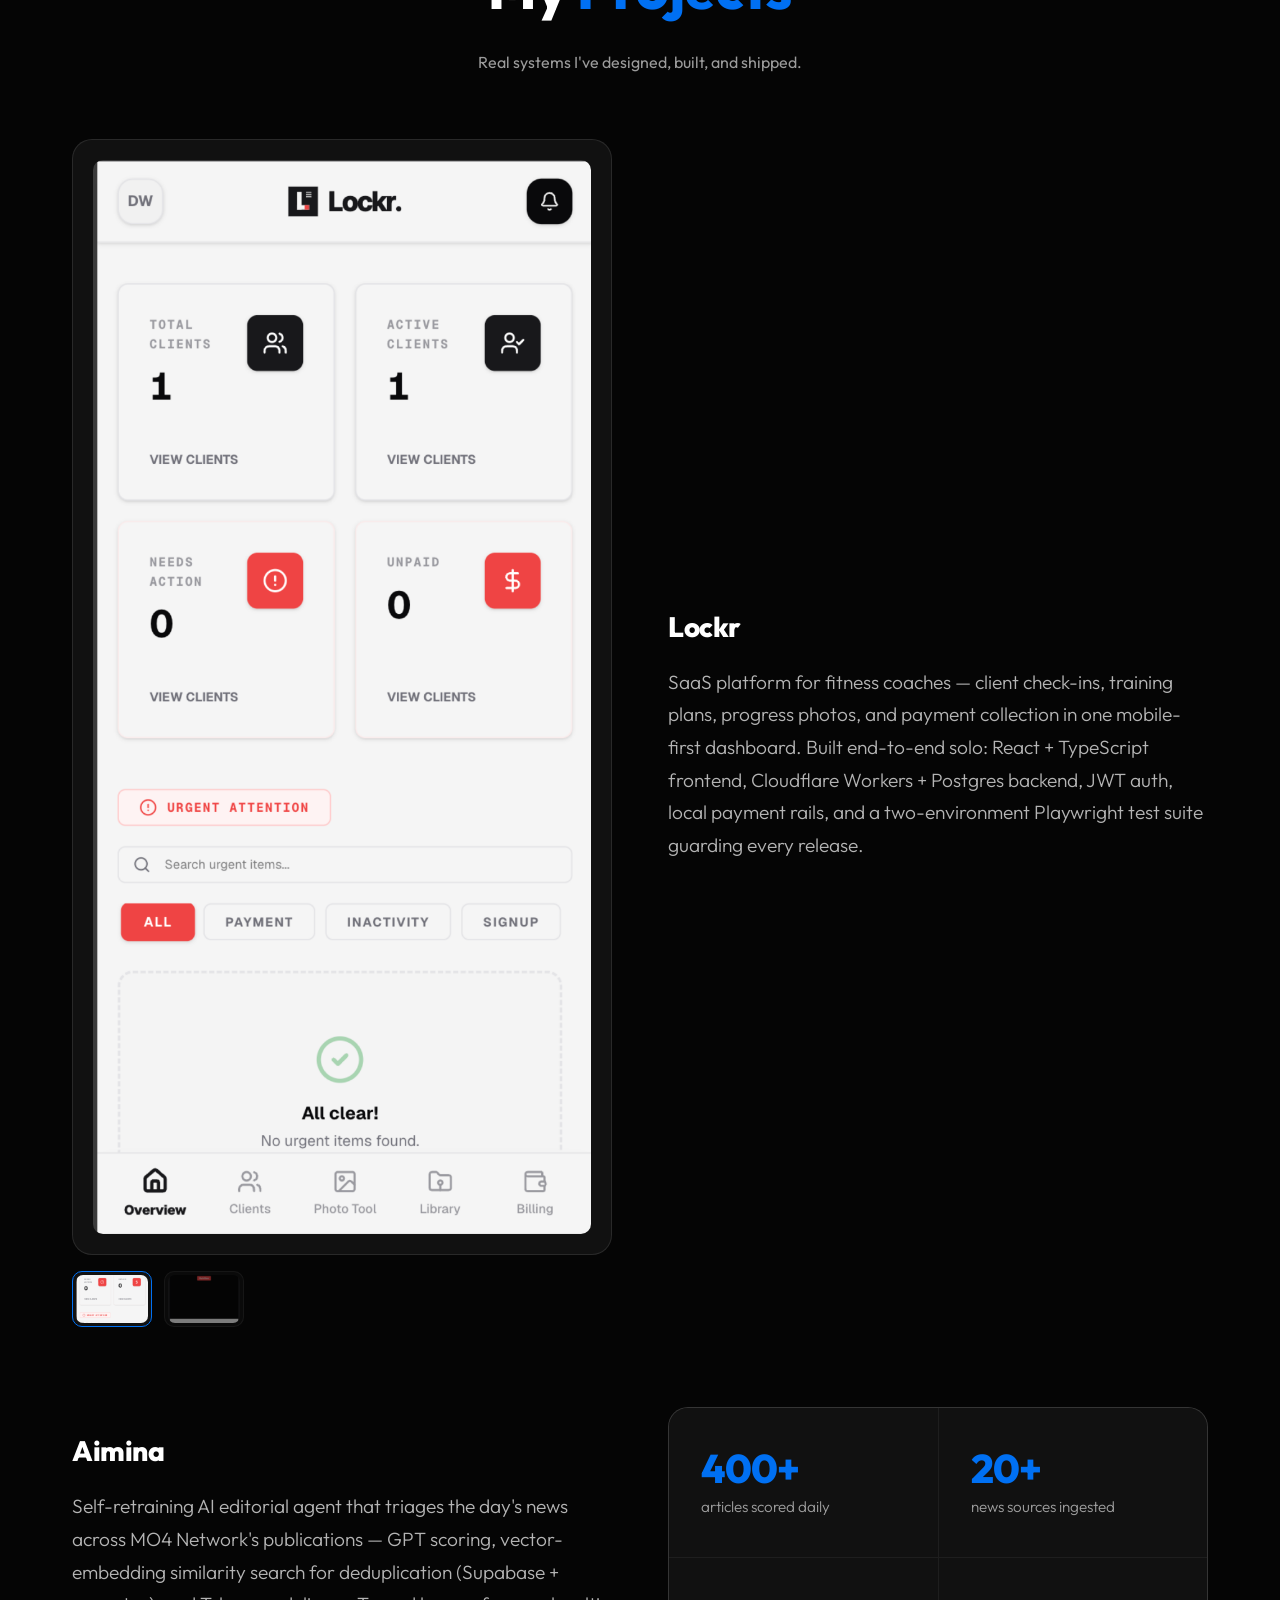
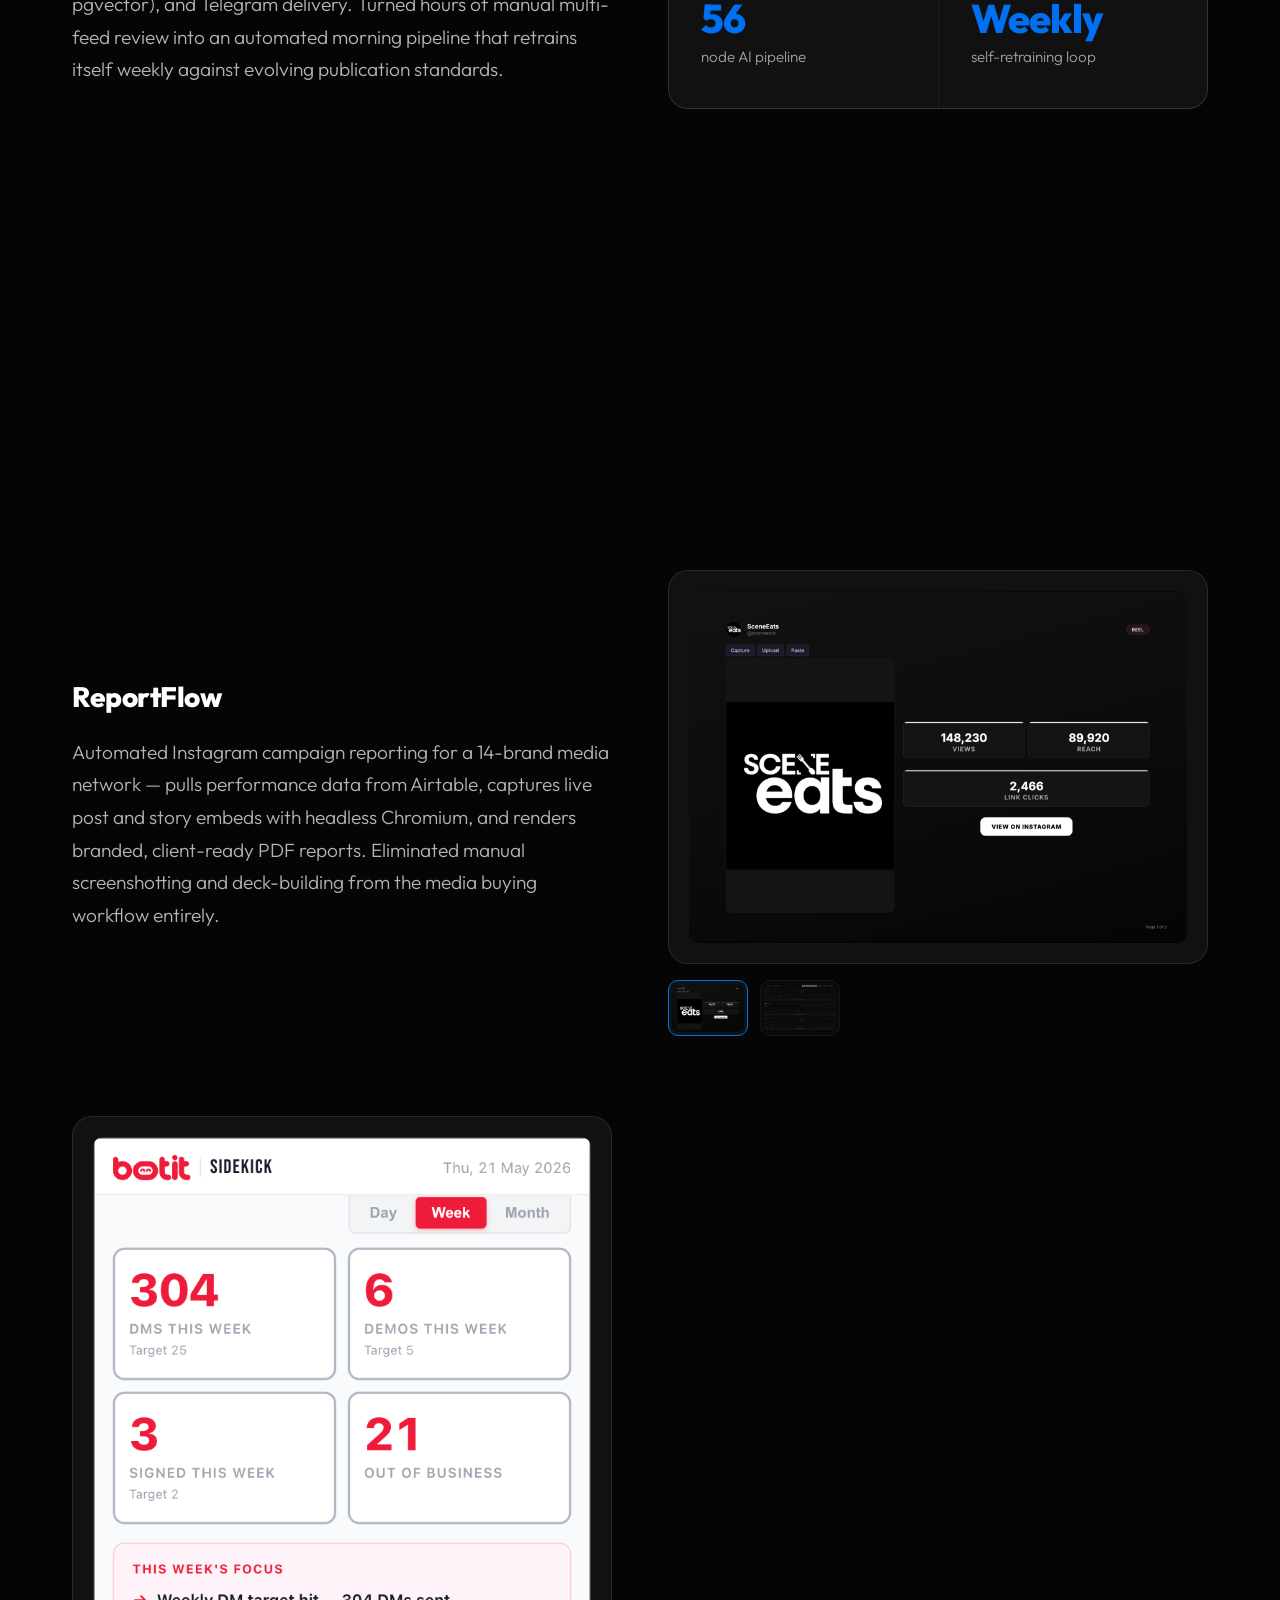
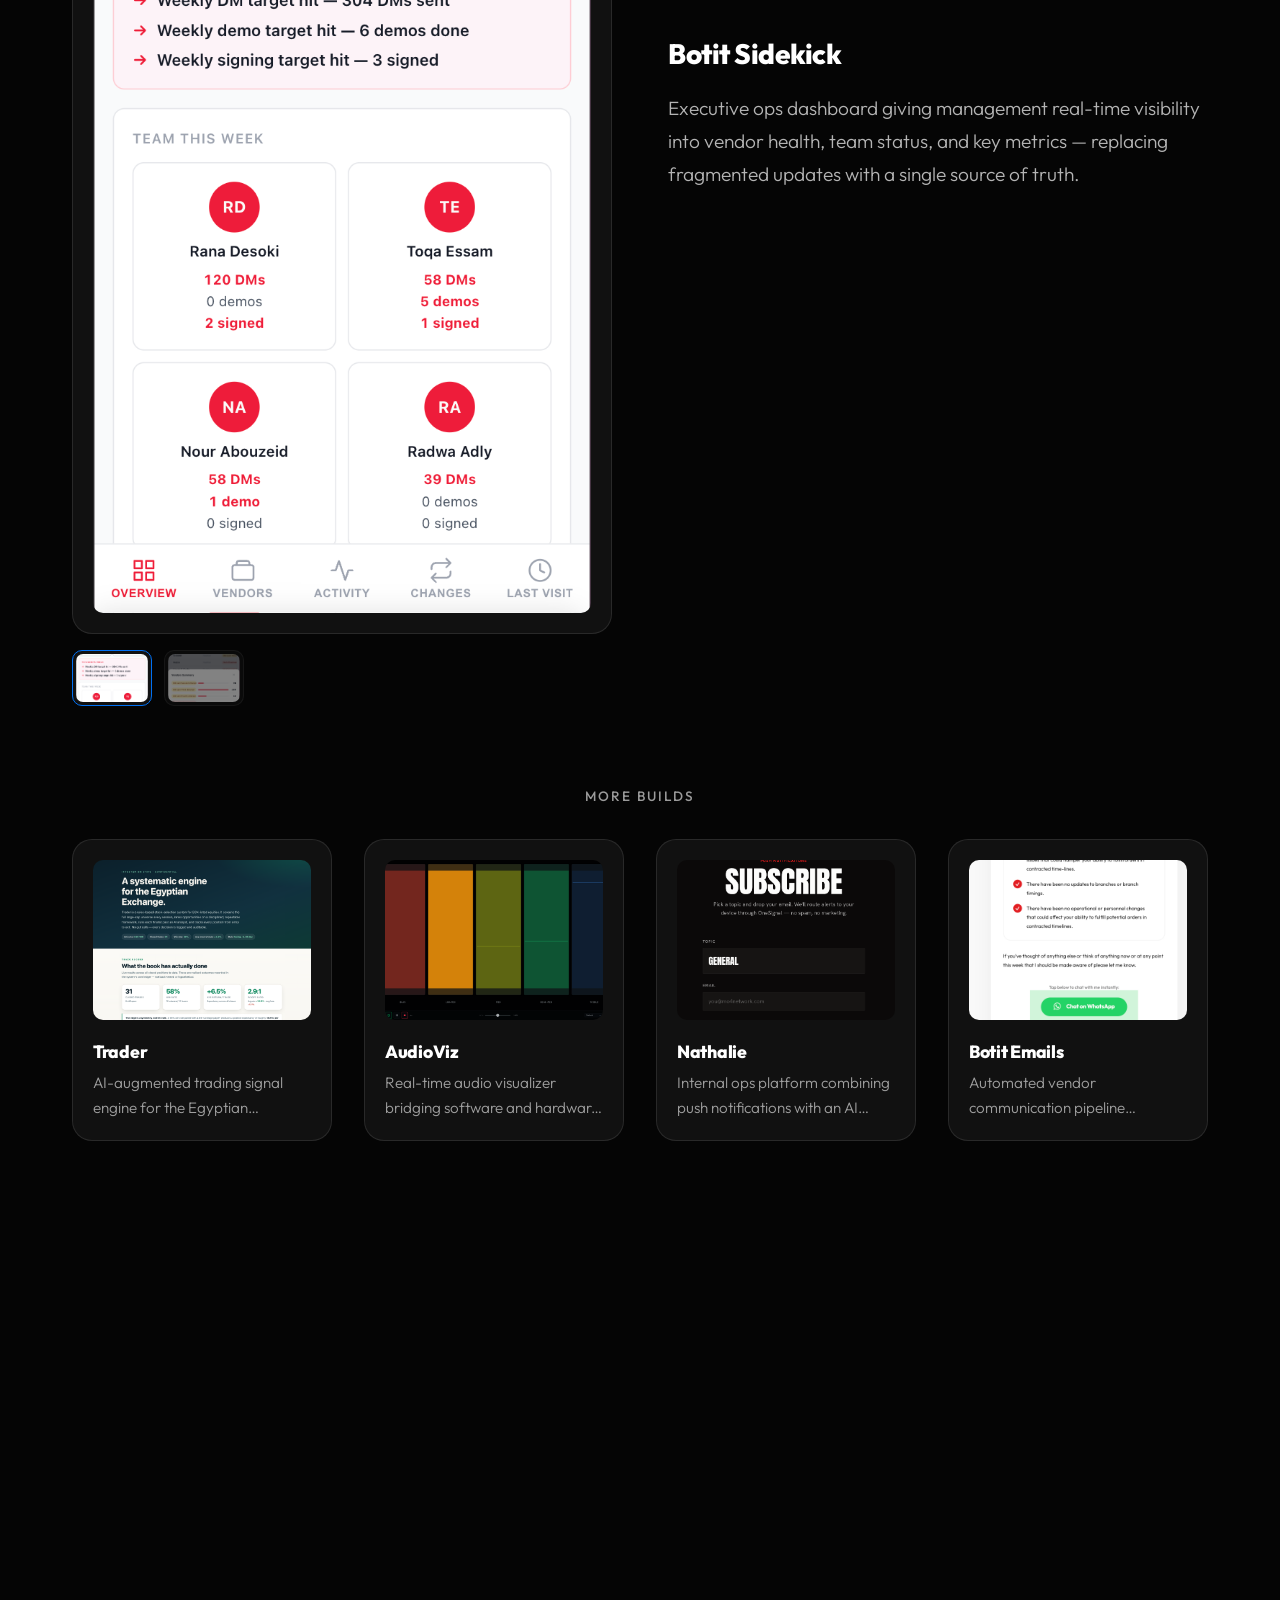
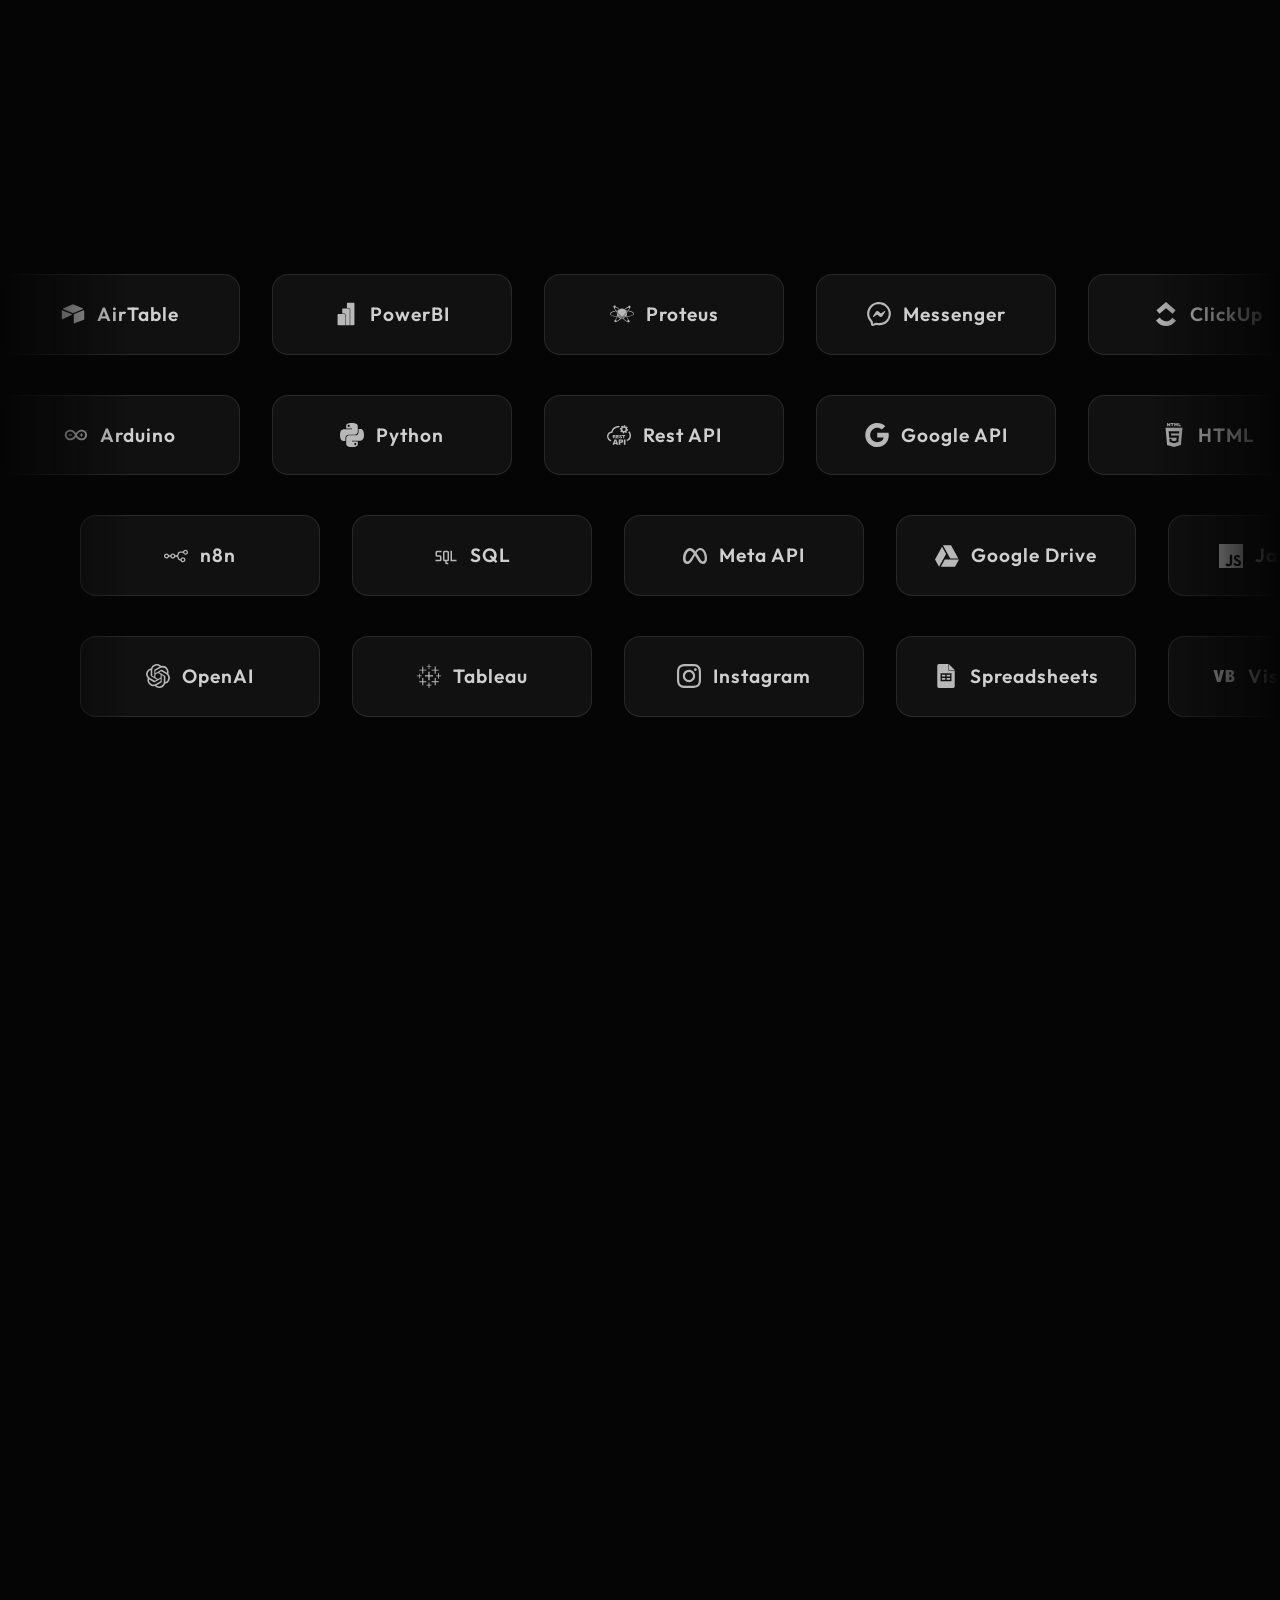
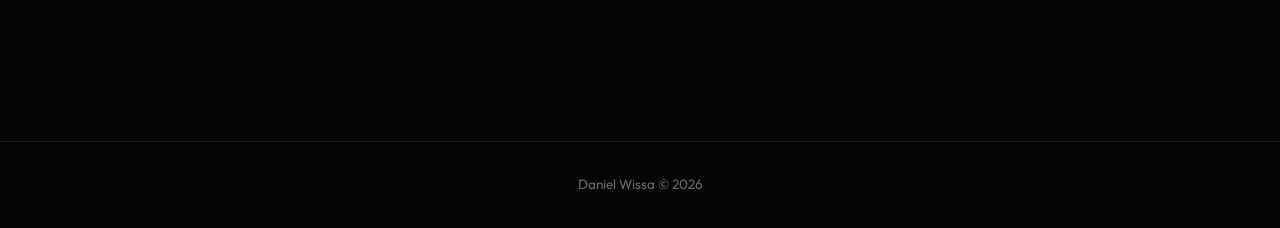
==== commit 4d3c3dd1: "feat: add custom 1:1 square Open Graph social preview image and updated meta tags" ====
--- a/index.html
+++ b/index.html
@@ -4,20 +4,25 @@
 <head>
     <meta charset="UTF-8">
     <meta name="viewport" content="width=device-width, initial-scale=1.0">
-    <title>Dan | Creative Engineer</title>
+    <title>Daniel Wissa | Creative Engineer</title>
     <meta name="description"
-        content="A creative engineer designing solutions and pushing boundaries across hardware and software engineering.">
+        content="Creative Engineer bridging software architecture, hardware engineering, AI automation, and custom web dashboards.">
     <link rel="icon" type="image/svg+xml" href="assets/favicon.svg">
     <!-- Open Graph -->
-
-    <meta property="og:title" content="Dan | Creative Engineer">
+    <meta property="og:type" content="website">
+    <meta property="og:title" content="Daniel Wissa | Creative Engineer">
     <meta property="og:description"
-        content="A creative engineer designing solutions and pushing boundaries across hardware and software engineering.">
-    <meta property="og:type" content="website">
-    <meta name="twitter:card" content="summary">
-    <meta name="twitter:title" content="Dan | Creative Engineer">
+        content="Creative Engineer bridging software architecture, hardware engineering, AI automation, and custom web dashboards.">
+    <meta property="og:image" content="assets/og-image.png">
+    <meta property="og:image:width" content="1200">
+    <meta property="og:image:height" content="1200">
+
+    <!-- Twitter / X -->
+    <meta name="twitter:card" content="summary_large_image">
+    <meta name="twitter:title" content="Daniel Wissa | Creative Engineer">
     <meta name="twitter:description"
-        content="A creative engineer designing solutions and pushing boundaries across hardware and software engineering.">
+        content="Creative Engineer bridging software architecture, hardware engineering, AI automation, and custom web dashboards.">
+    <meta name="twitter:image" content="assets/og-image.png">
     <!-- Google Fonts: Outfit -->
     <link rel="preconnect" href="https://fonts.googleapis.com">
     <link rel="preconnect" href="https://fonts.gstatic.com" crossorigin>
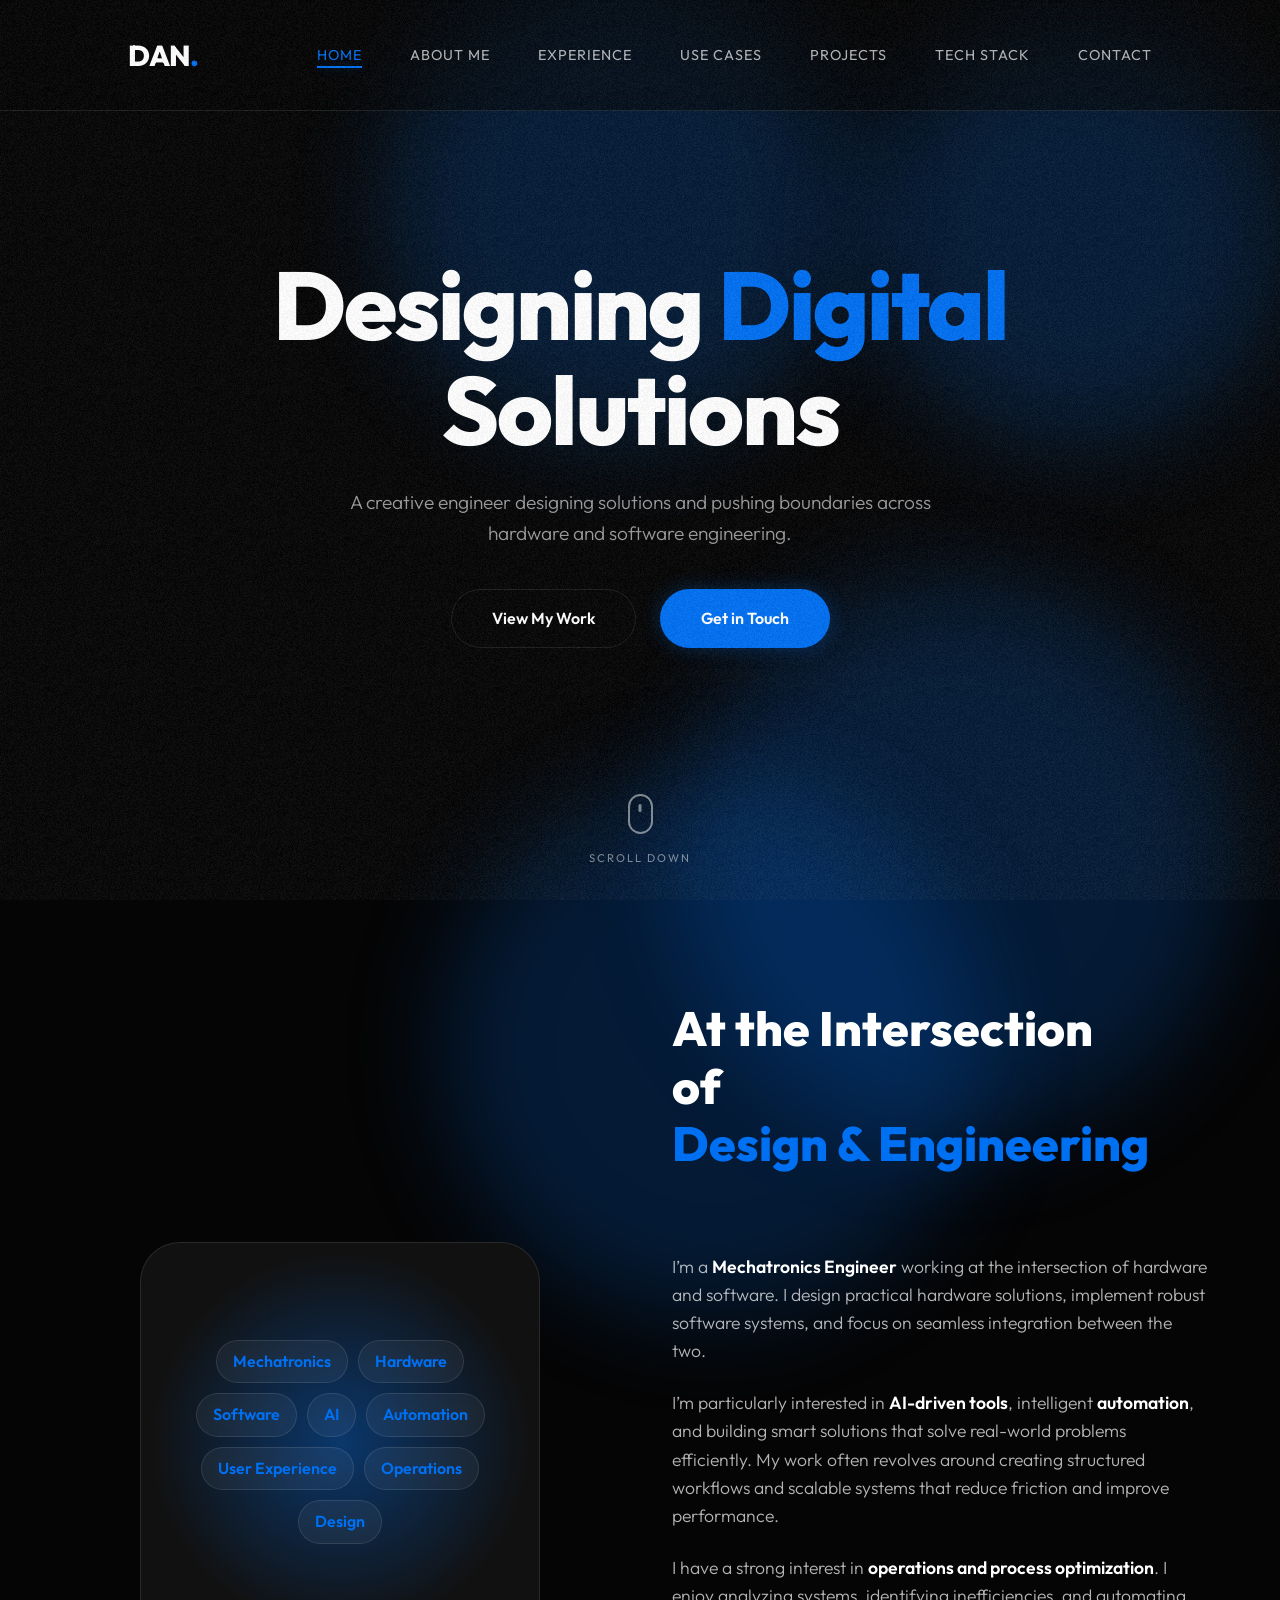
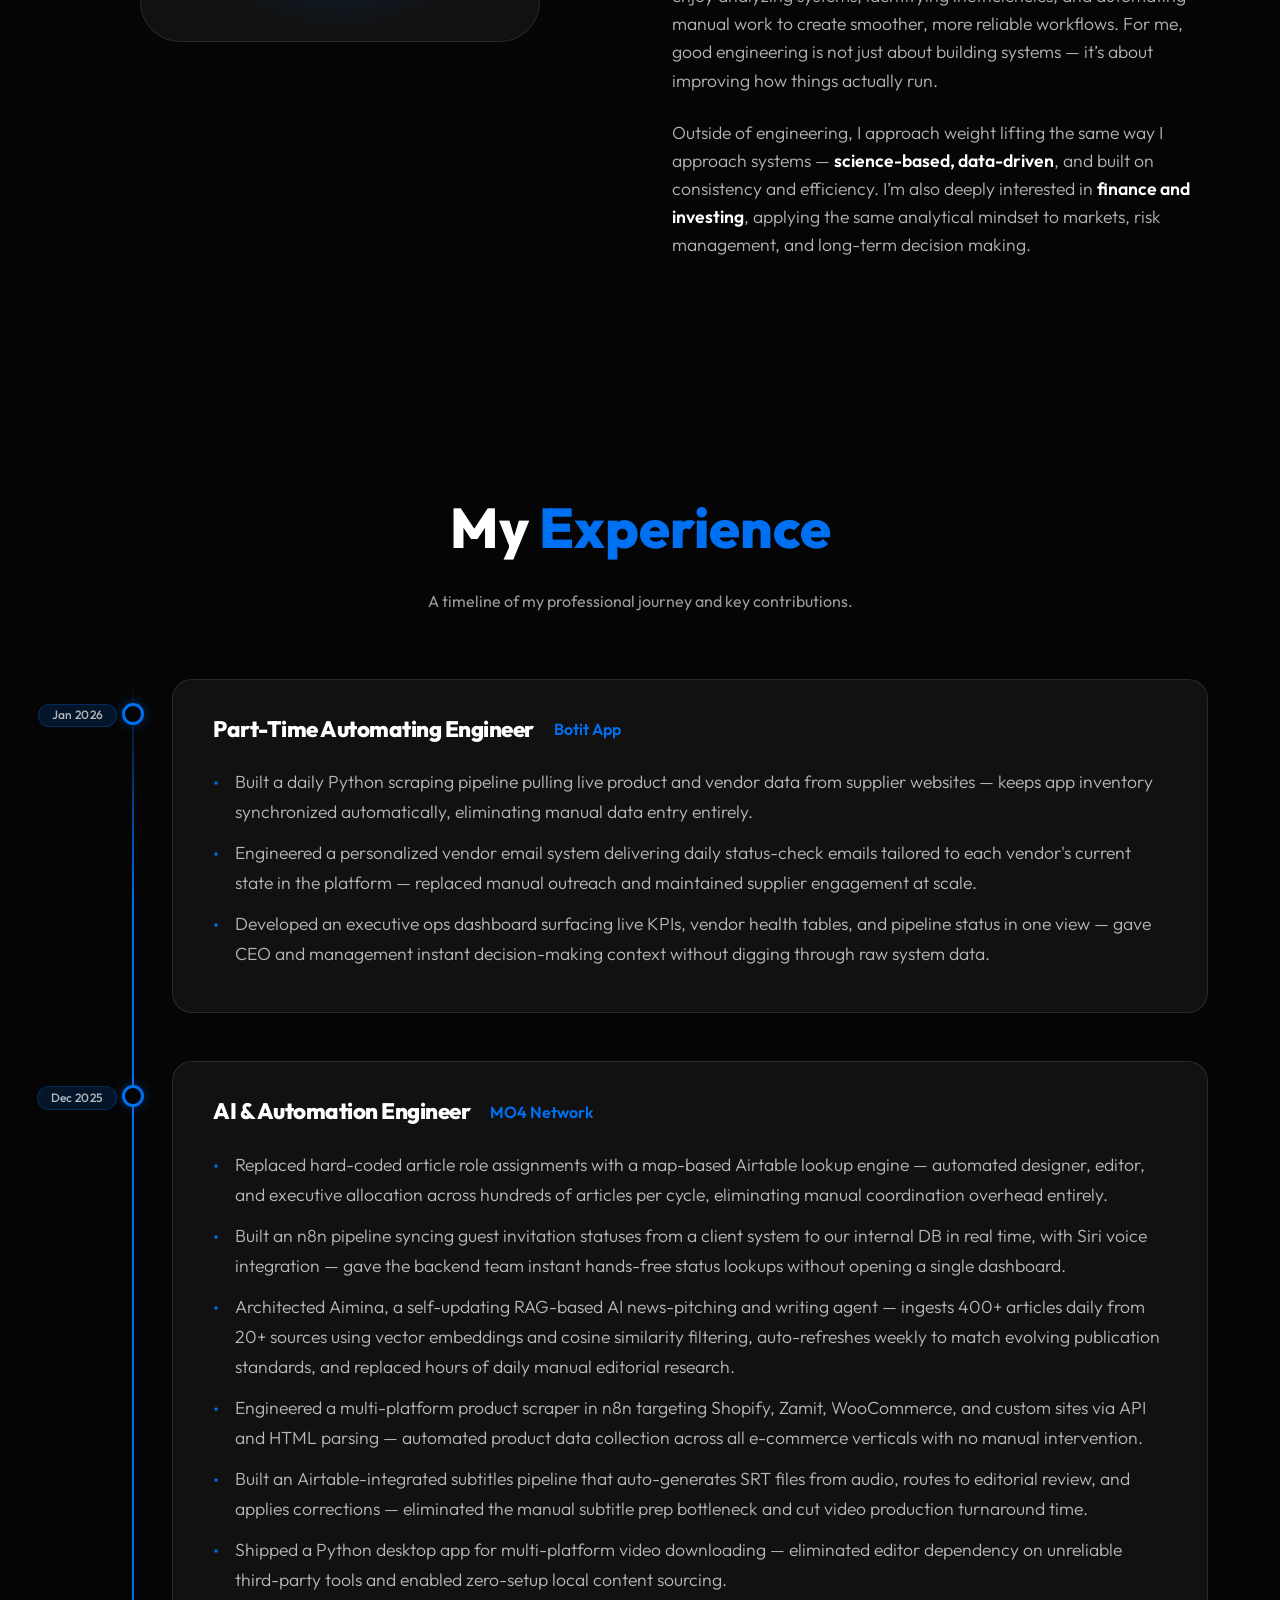
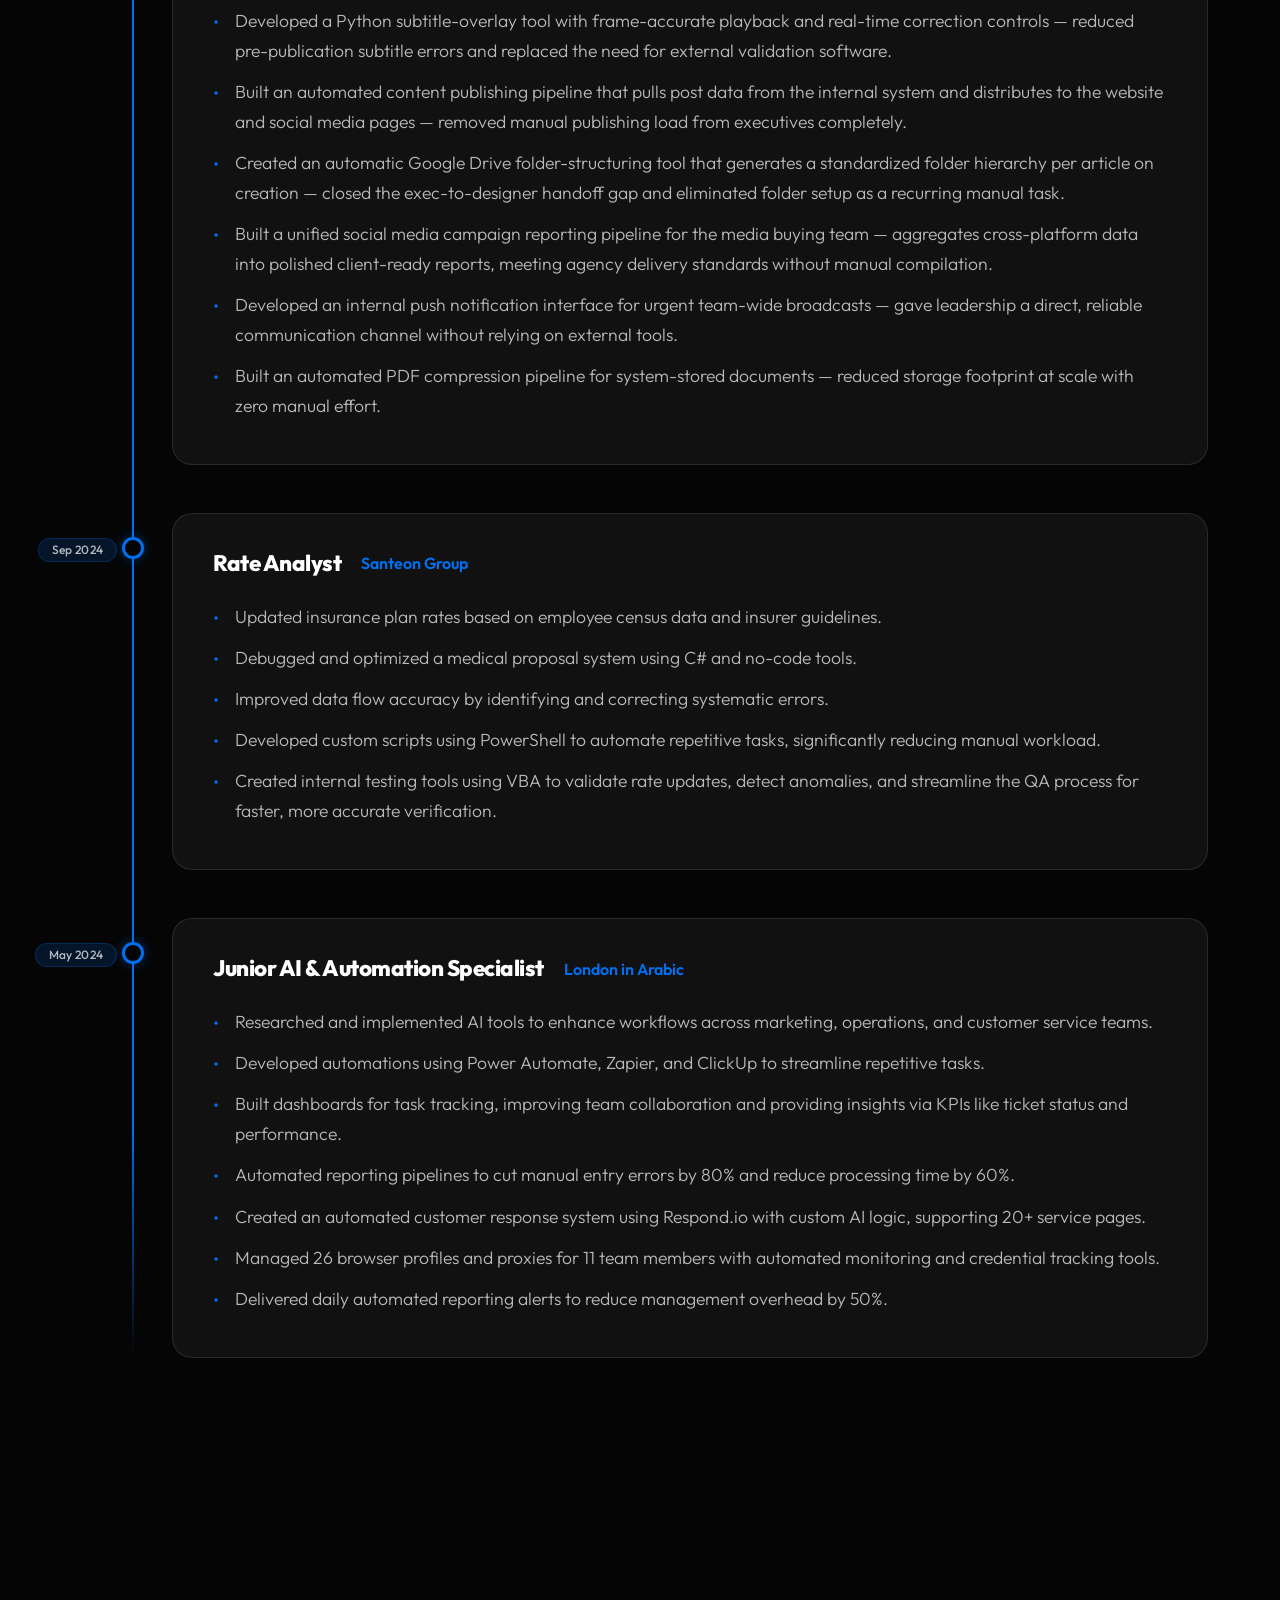
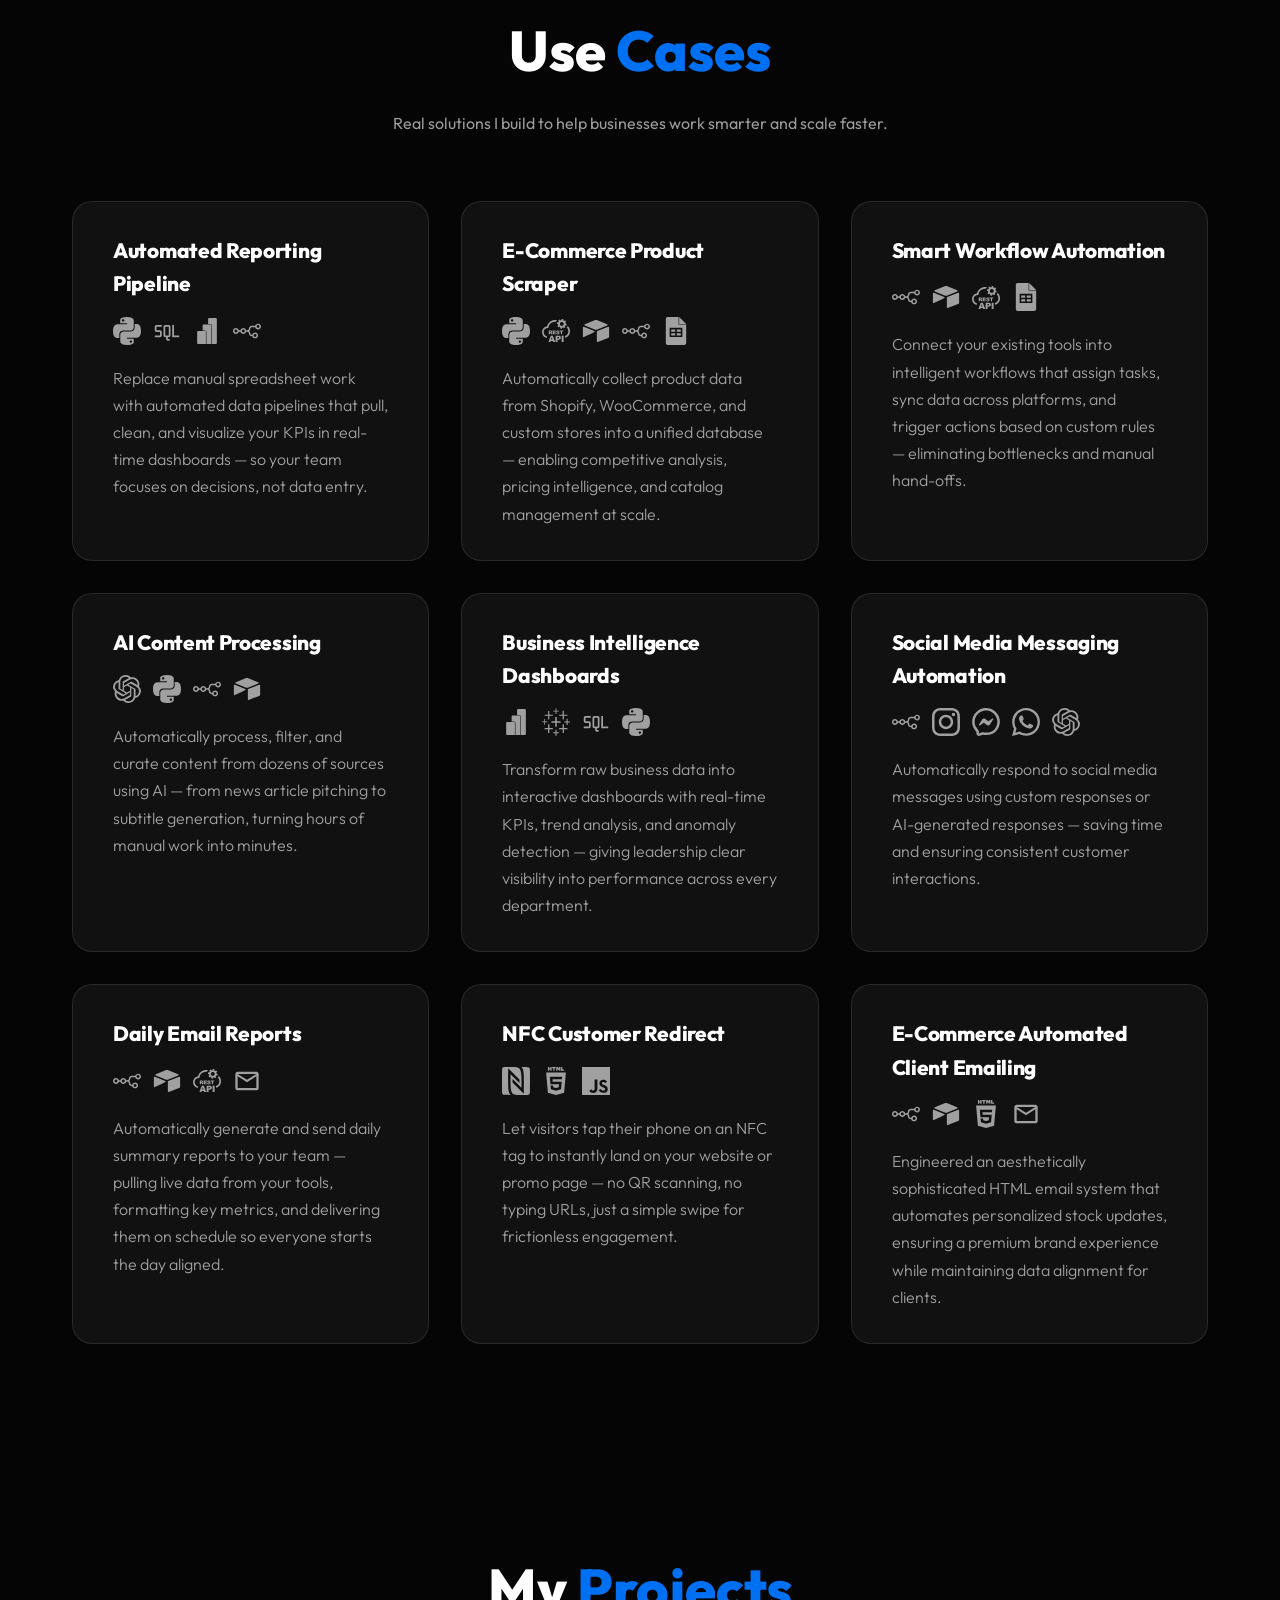
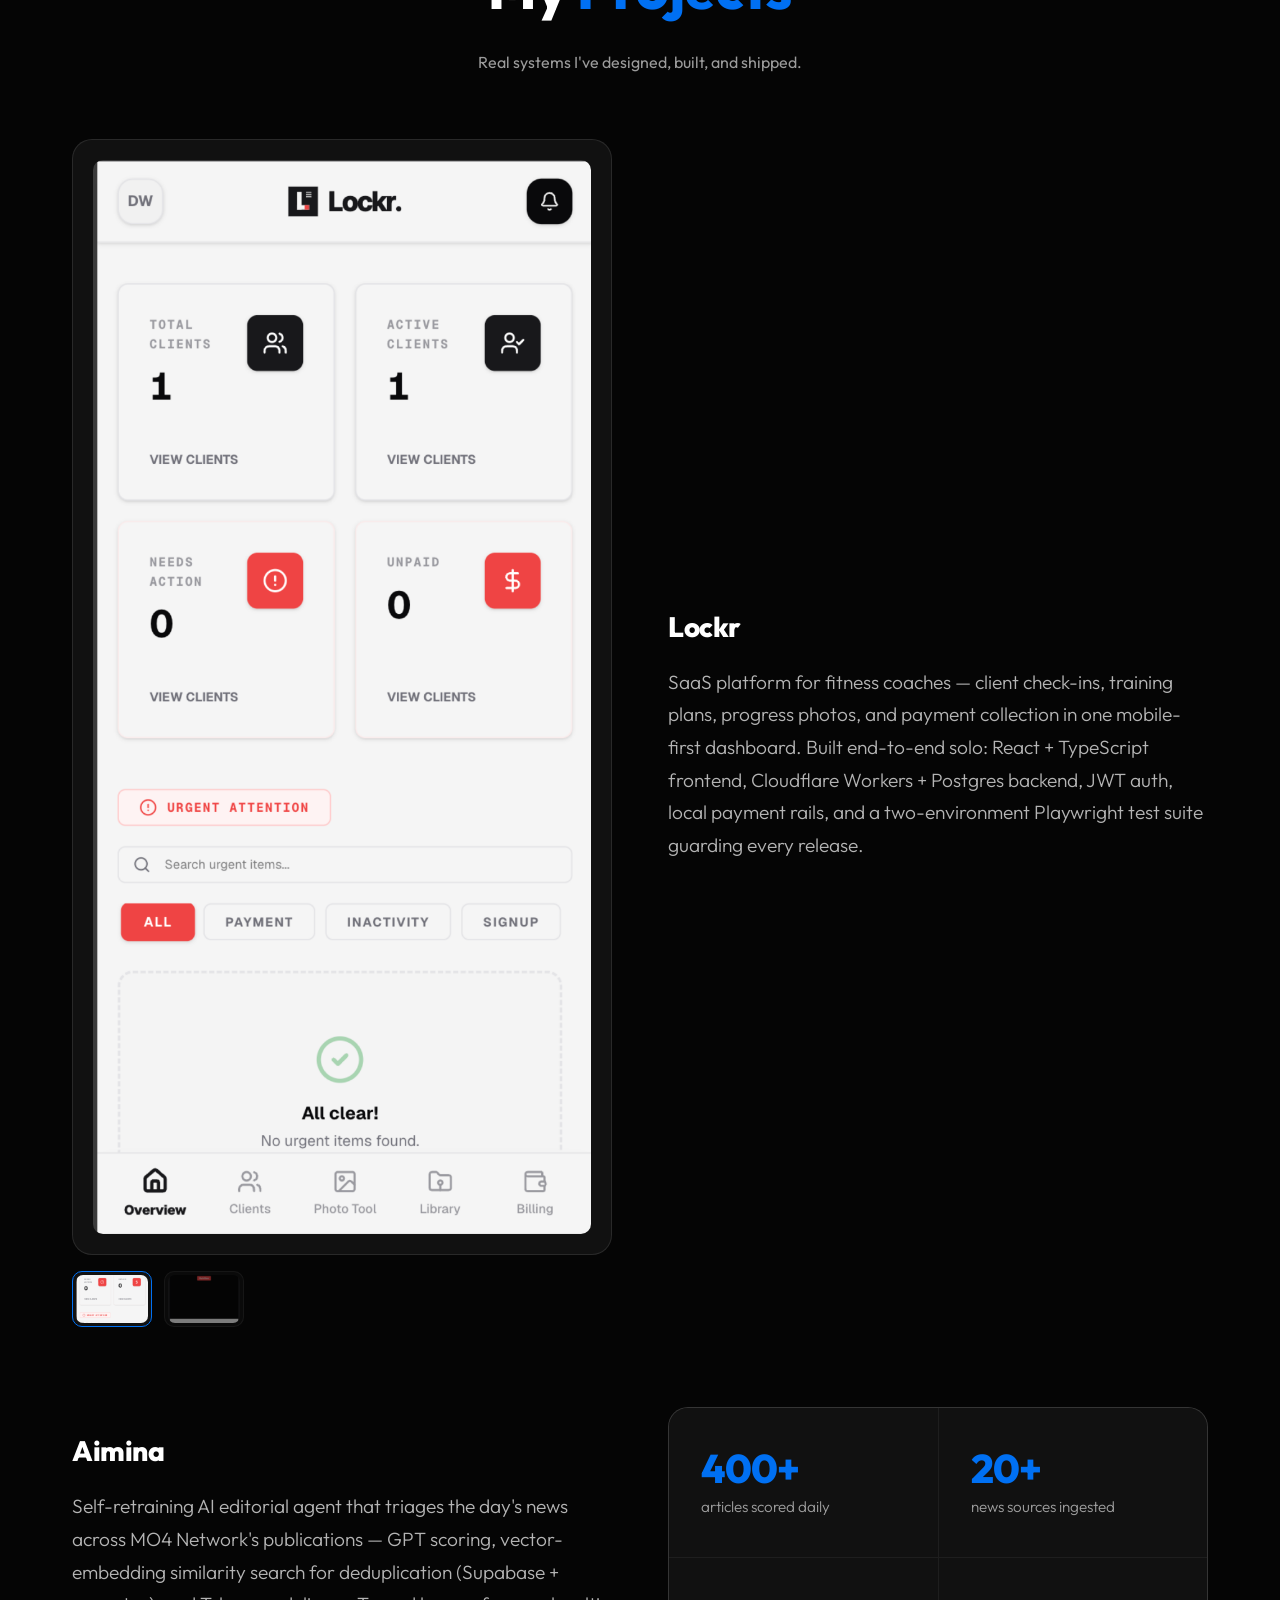
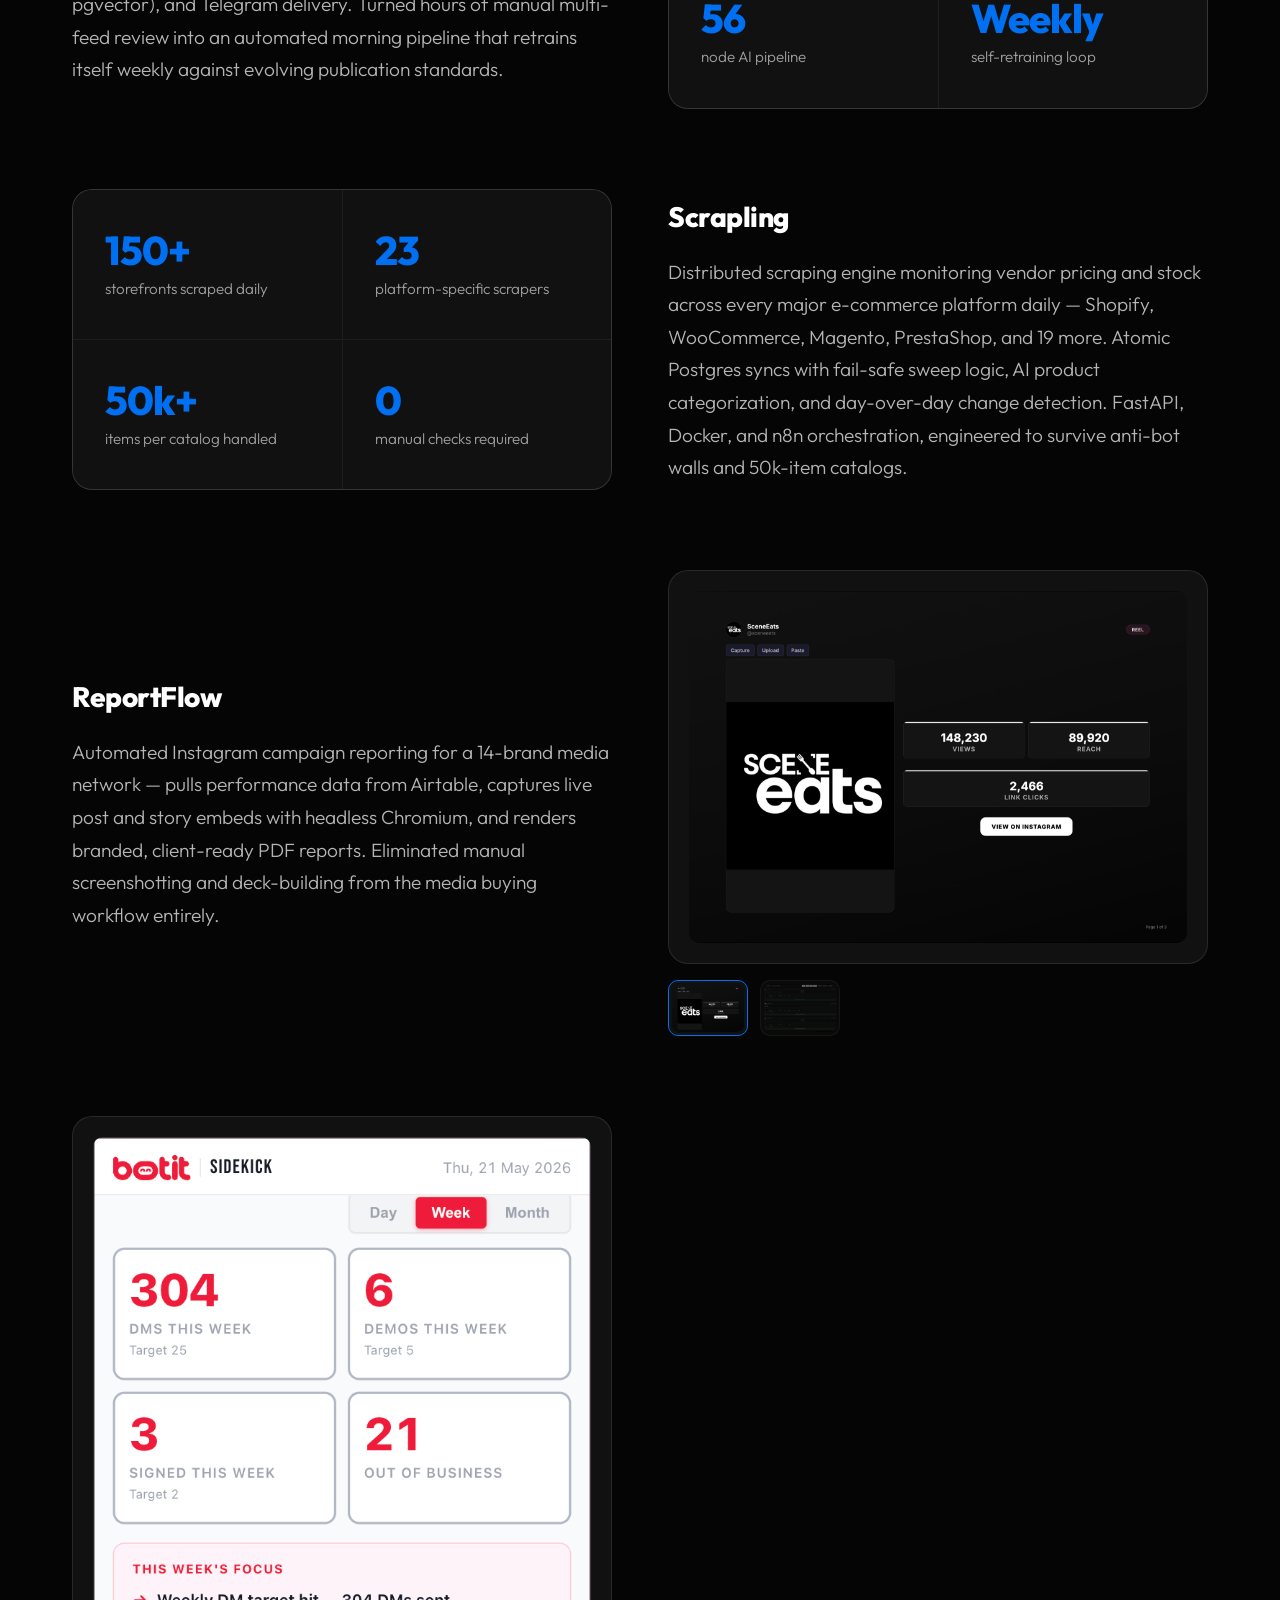
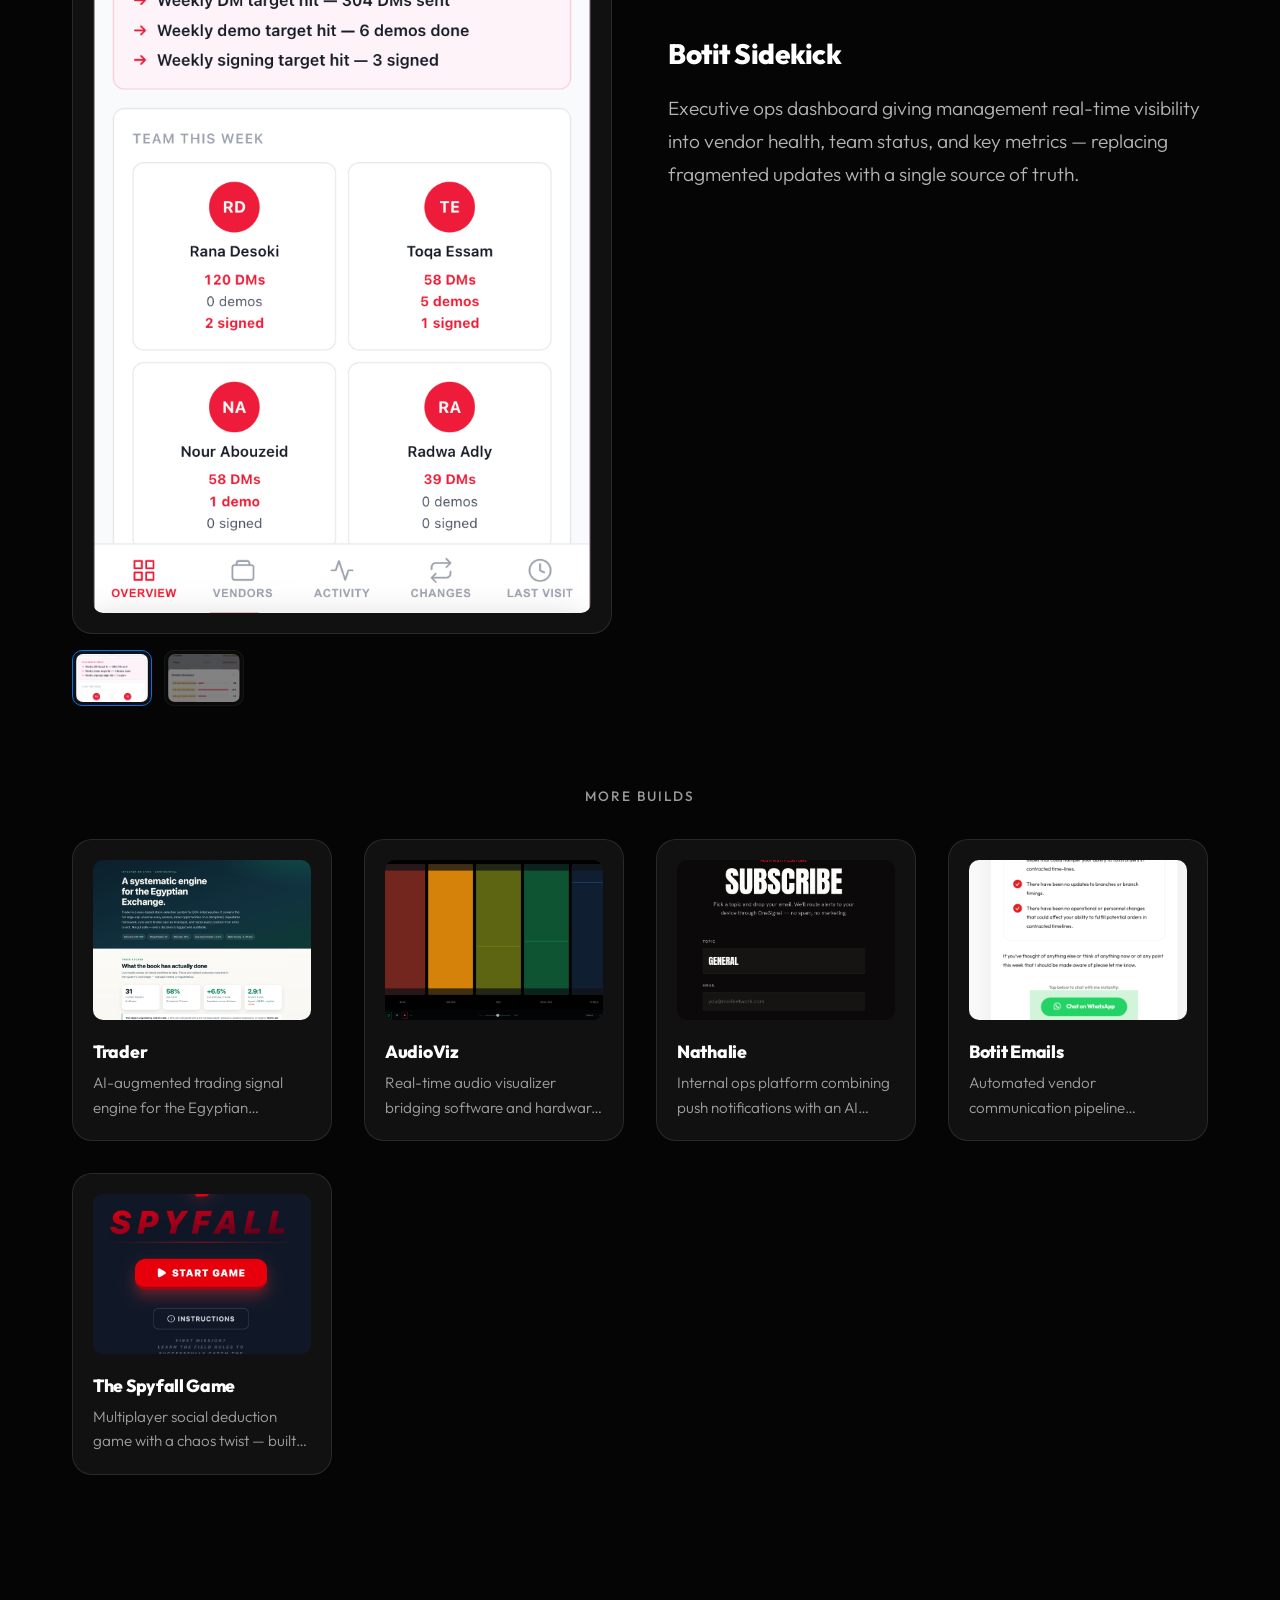
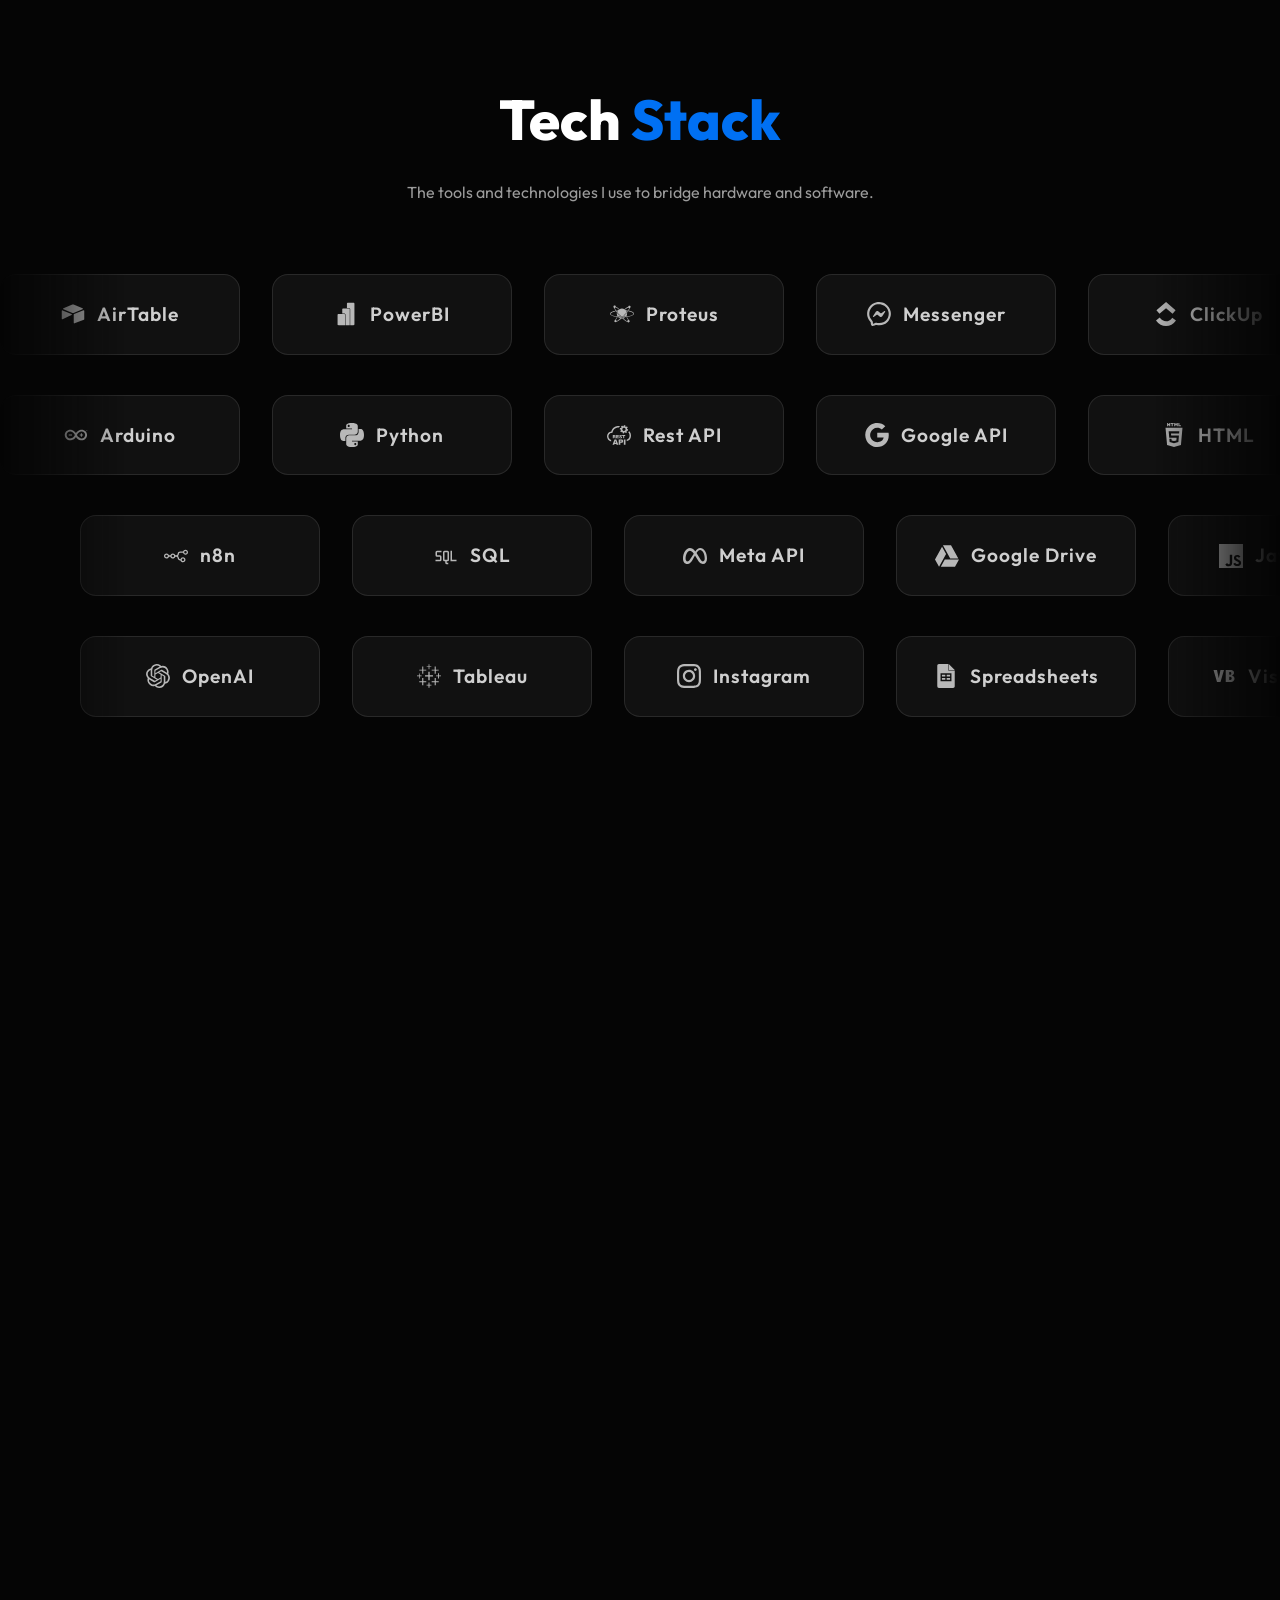
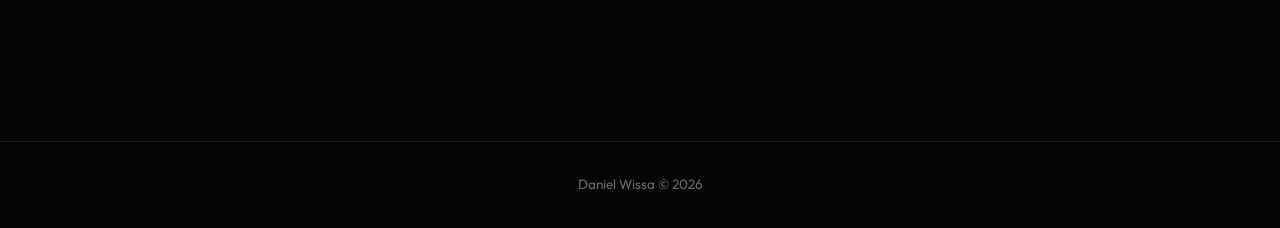
==== commit 352bec3e: "fix: use absolute HTTPS URLs for Open Graph and Twitter image preview tags" ====
--- a/index.html
+++ b/index.html
@@ -10,10 +10,13 @@
     <link rel="icon" type="image/svg+xml" href="assets/favicon.svg">
     <!-- Open Graph -->
     <meta property="og:type" content="website">
+    <meta property="og:url" content="https://dany3dj.github.io/">
     <meta property="og:title" content="Daniel Wissa | Creative Engineer">
     <meta property="og:description"
         content="Creative Engineer bridging software architecture, hardware engineering, AI automation, and custom web dashboards.">
-    <meta property="og:image" content="assets/og-image.png">
+    <meta property="og:image" content="https://dany3dj.github.io/assets/og-image.png">
+    <meta property="og:image:secure_url" content="https://dany3dj.github.io/assets/og-image.png">
+    <meta property="og:image:type" content="image/png">
     <meta property="og:image:width" content="1200">
     <meta property="og:image:height" content="1200">
 
@@ -22,7 +25,7 @@
     <meta name="twitter:title" content="Daniel Wissa | Creative Engineer">
     <meta name="twitter:description"
         content="Creative Engineer bridging software architecture, hardware engineering, AI automation, and custom web dashboards.">
-    <meta name="twitter:image" content="assets/og-image.png">
+    <meta name="twitter:image" content="https://dany3dj.github.io/assets/og-image.png">
     <!-- Google Fonts: Outfit -->
     <link rel="preconnect" href="https://fonts.googleapis.com">
     <link rel="preconnect" href="https://fonts.gstatic.com" crossorigin>
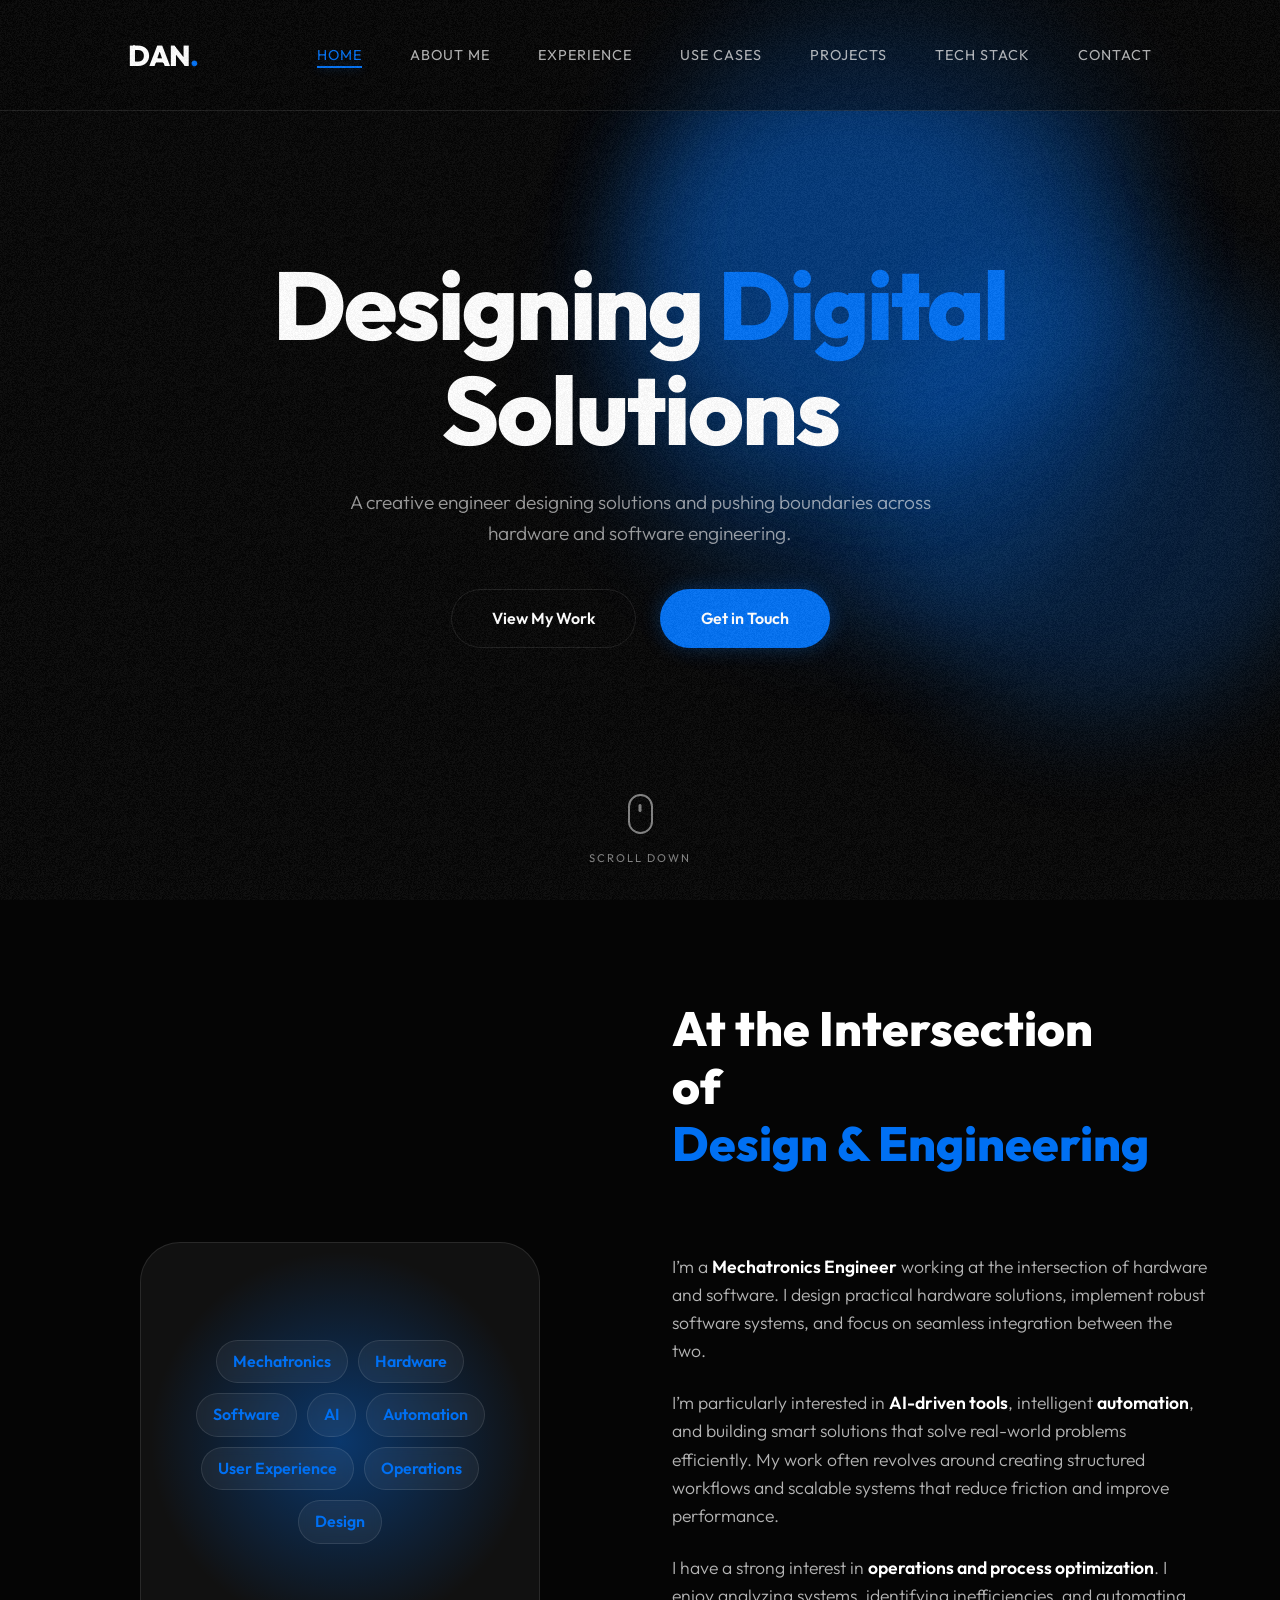
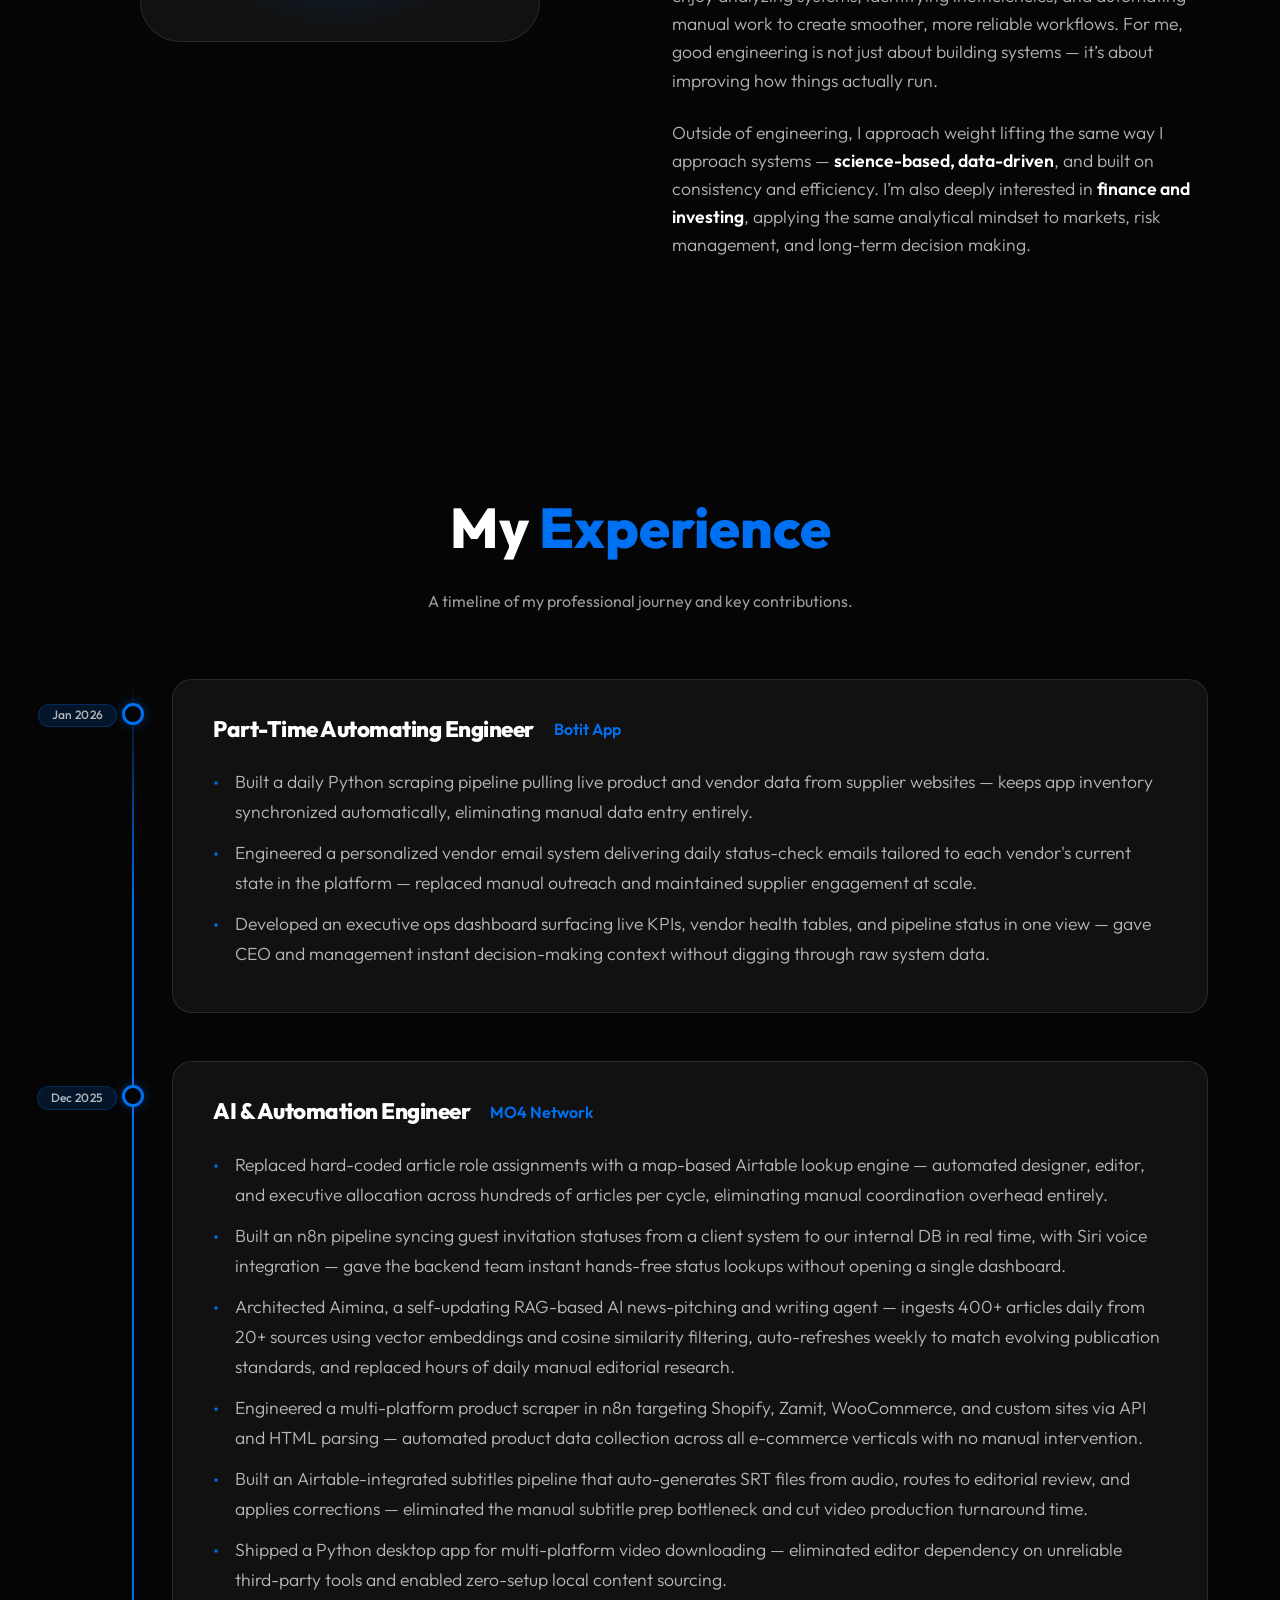
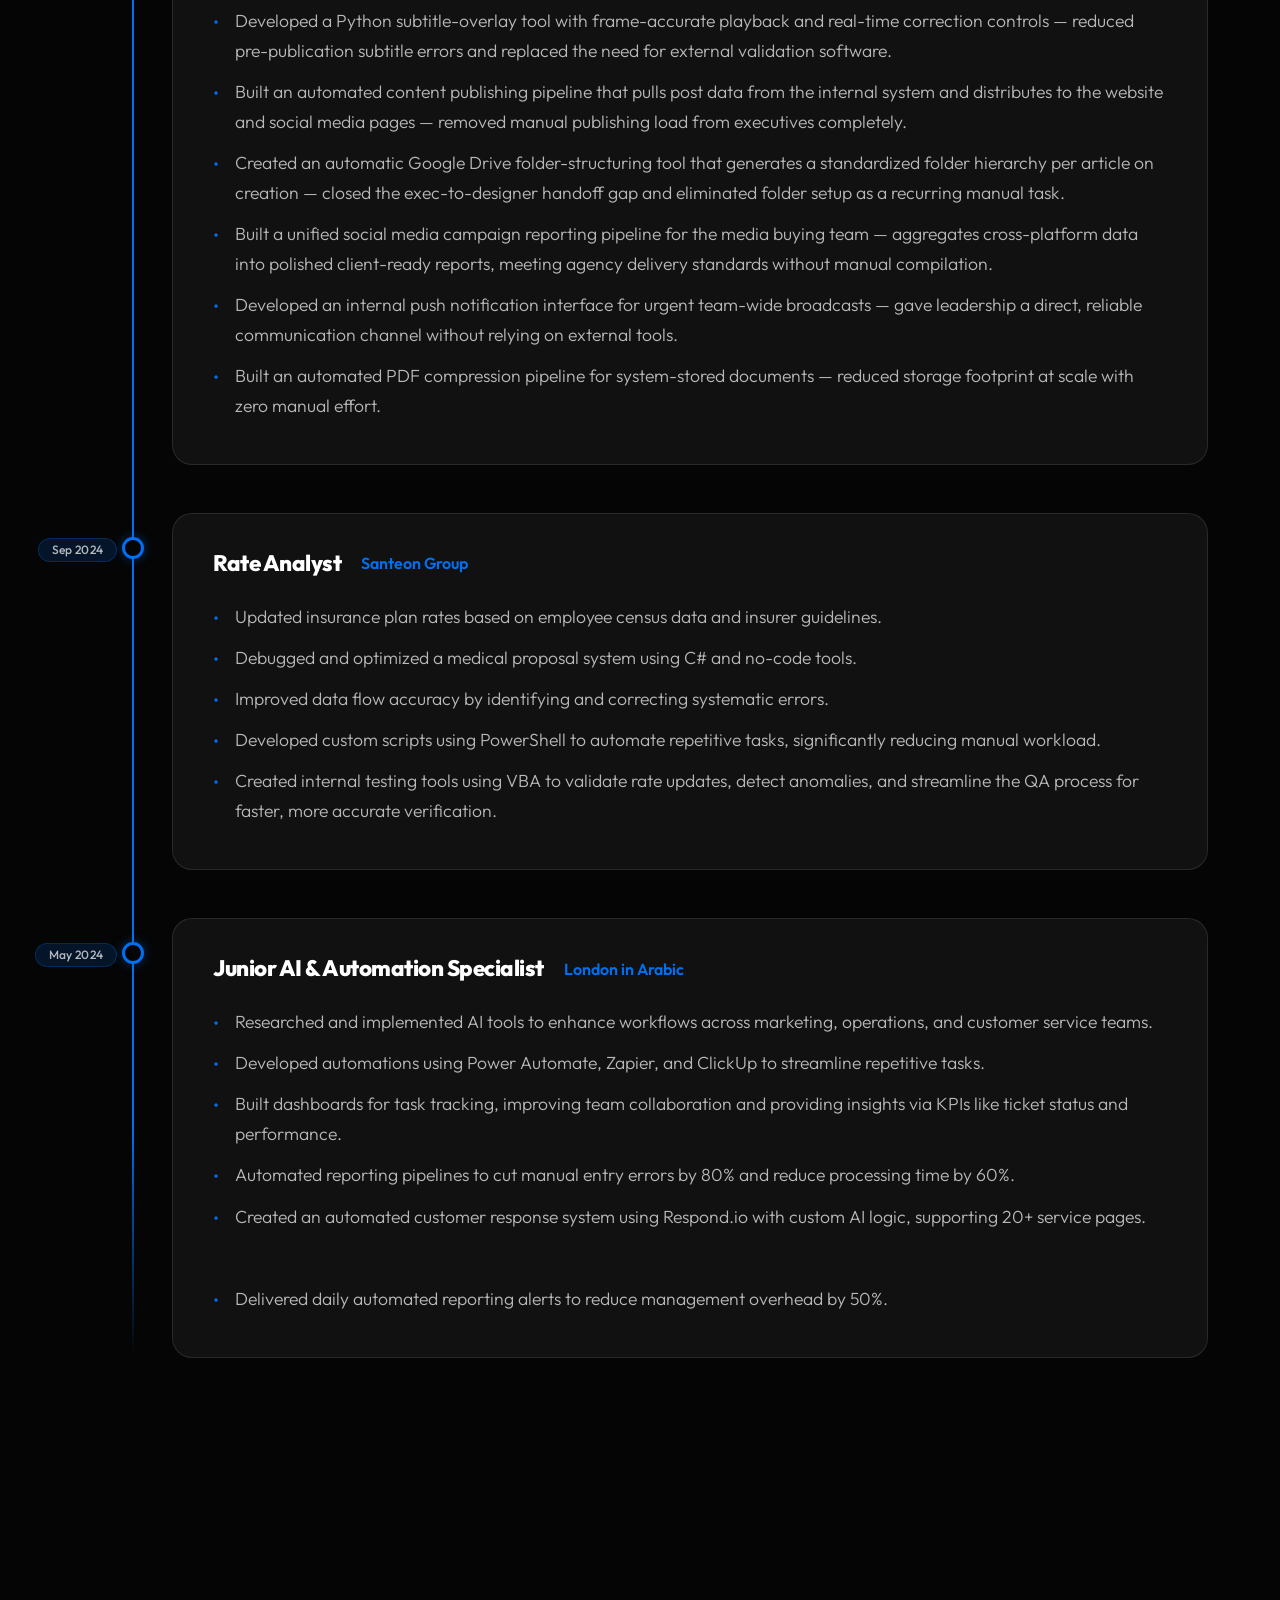
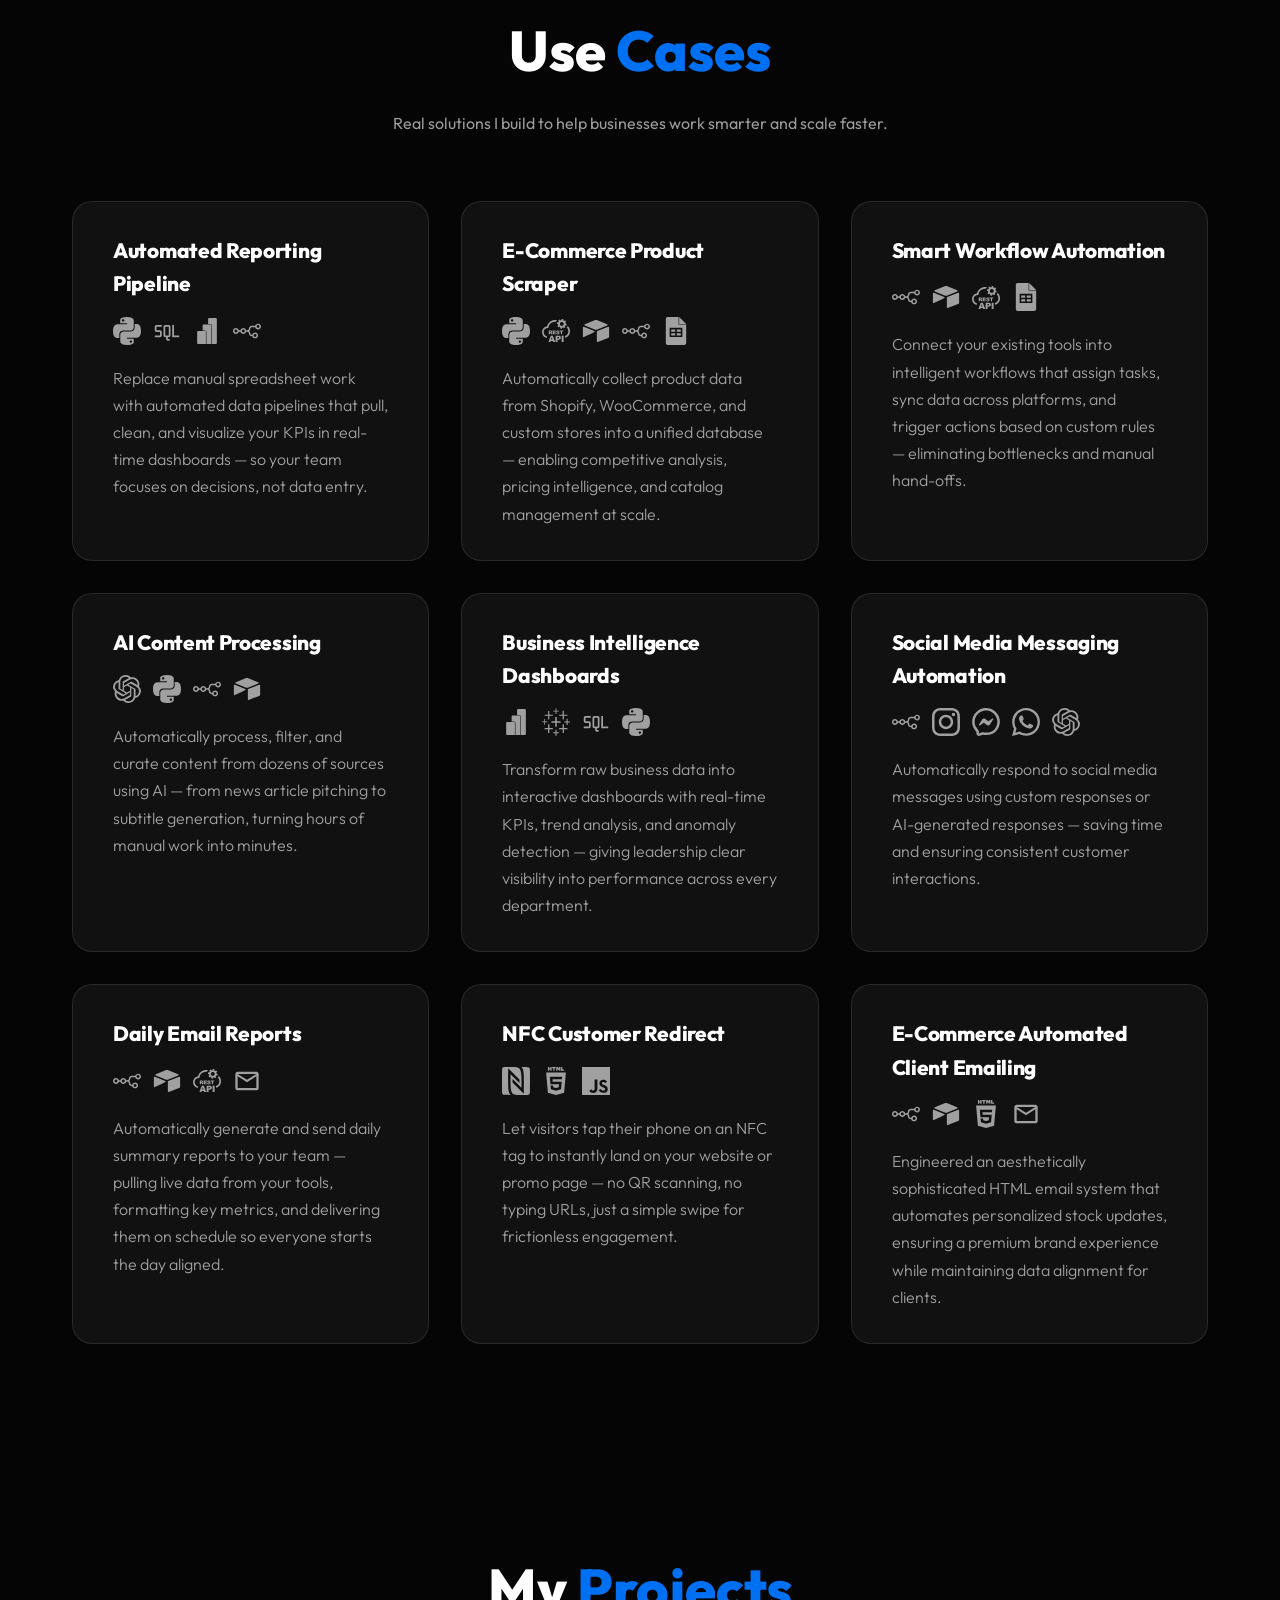
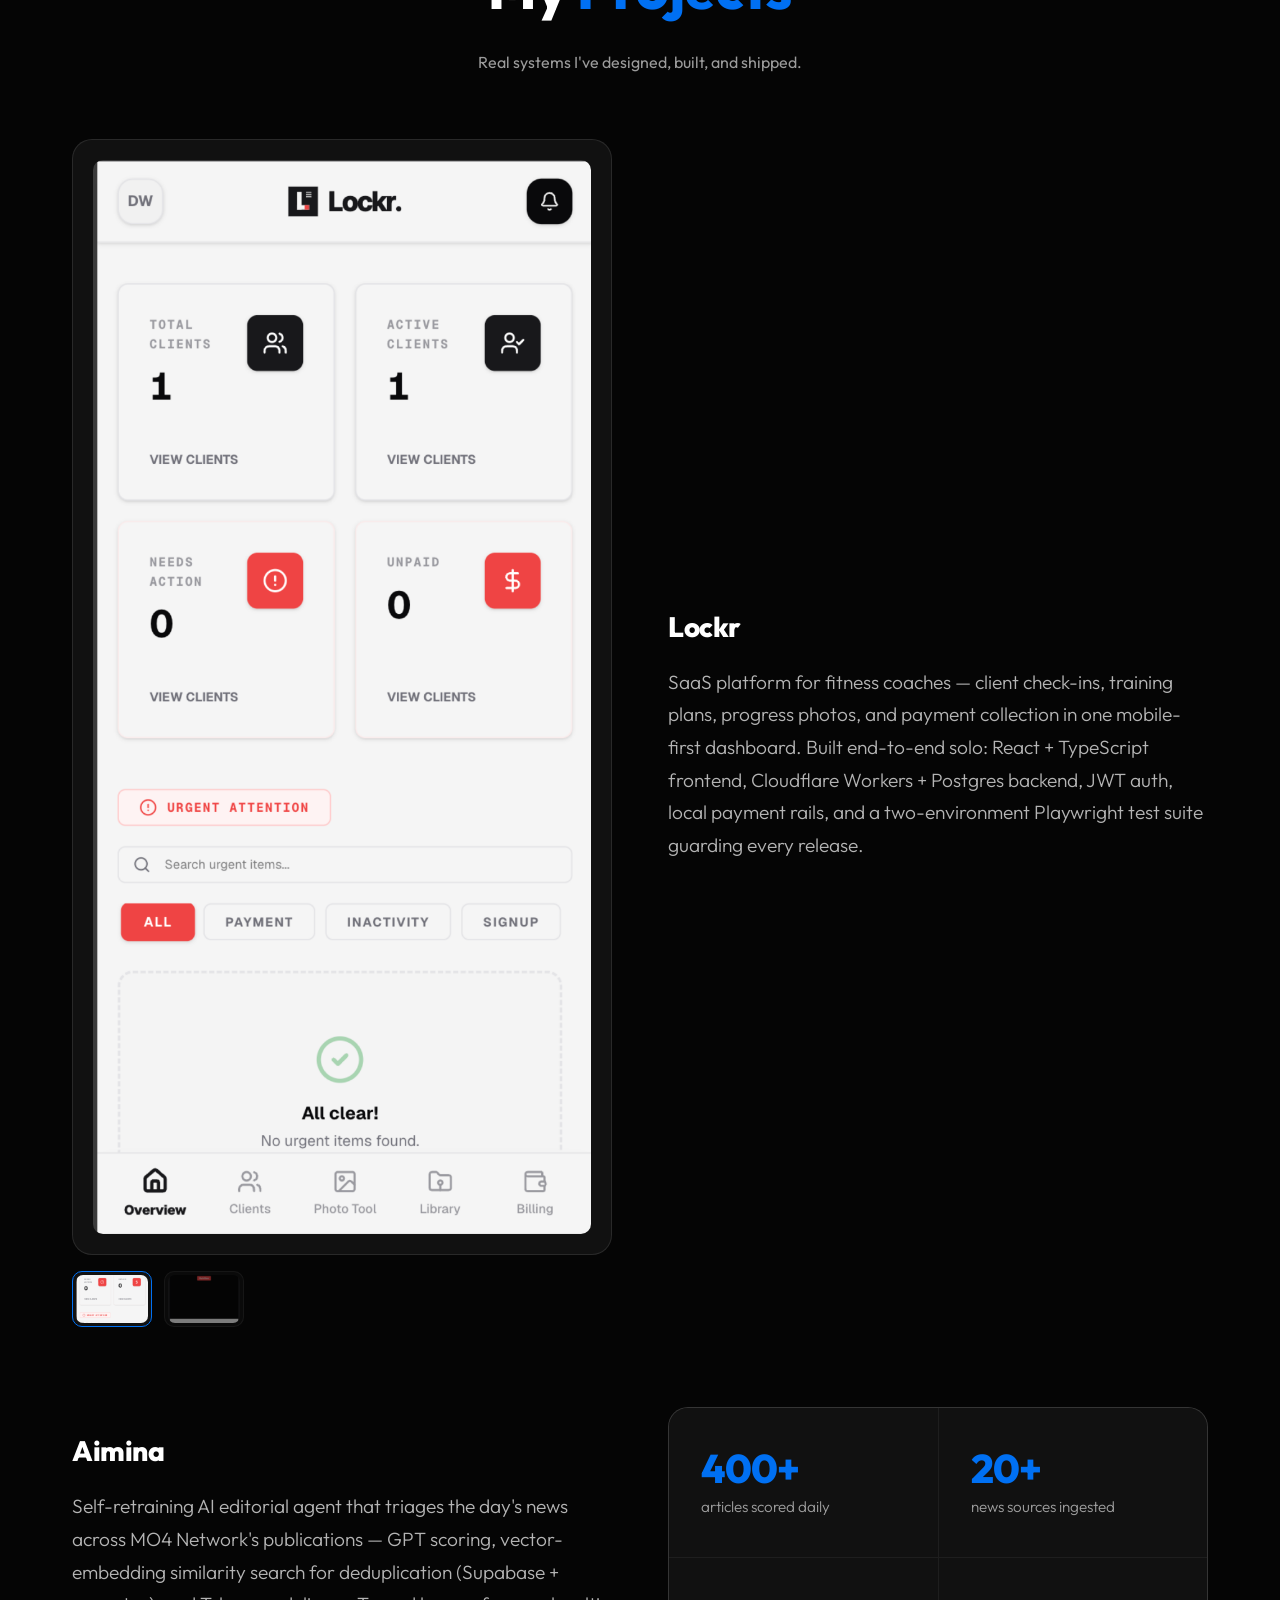
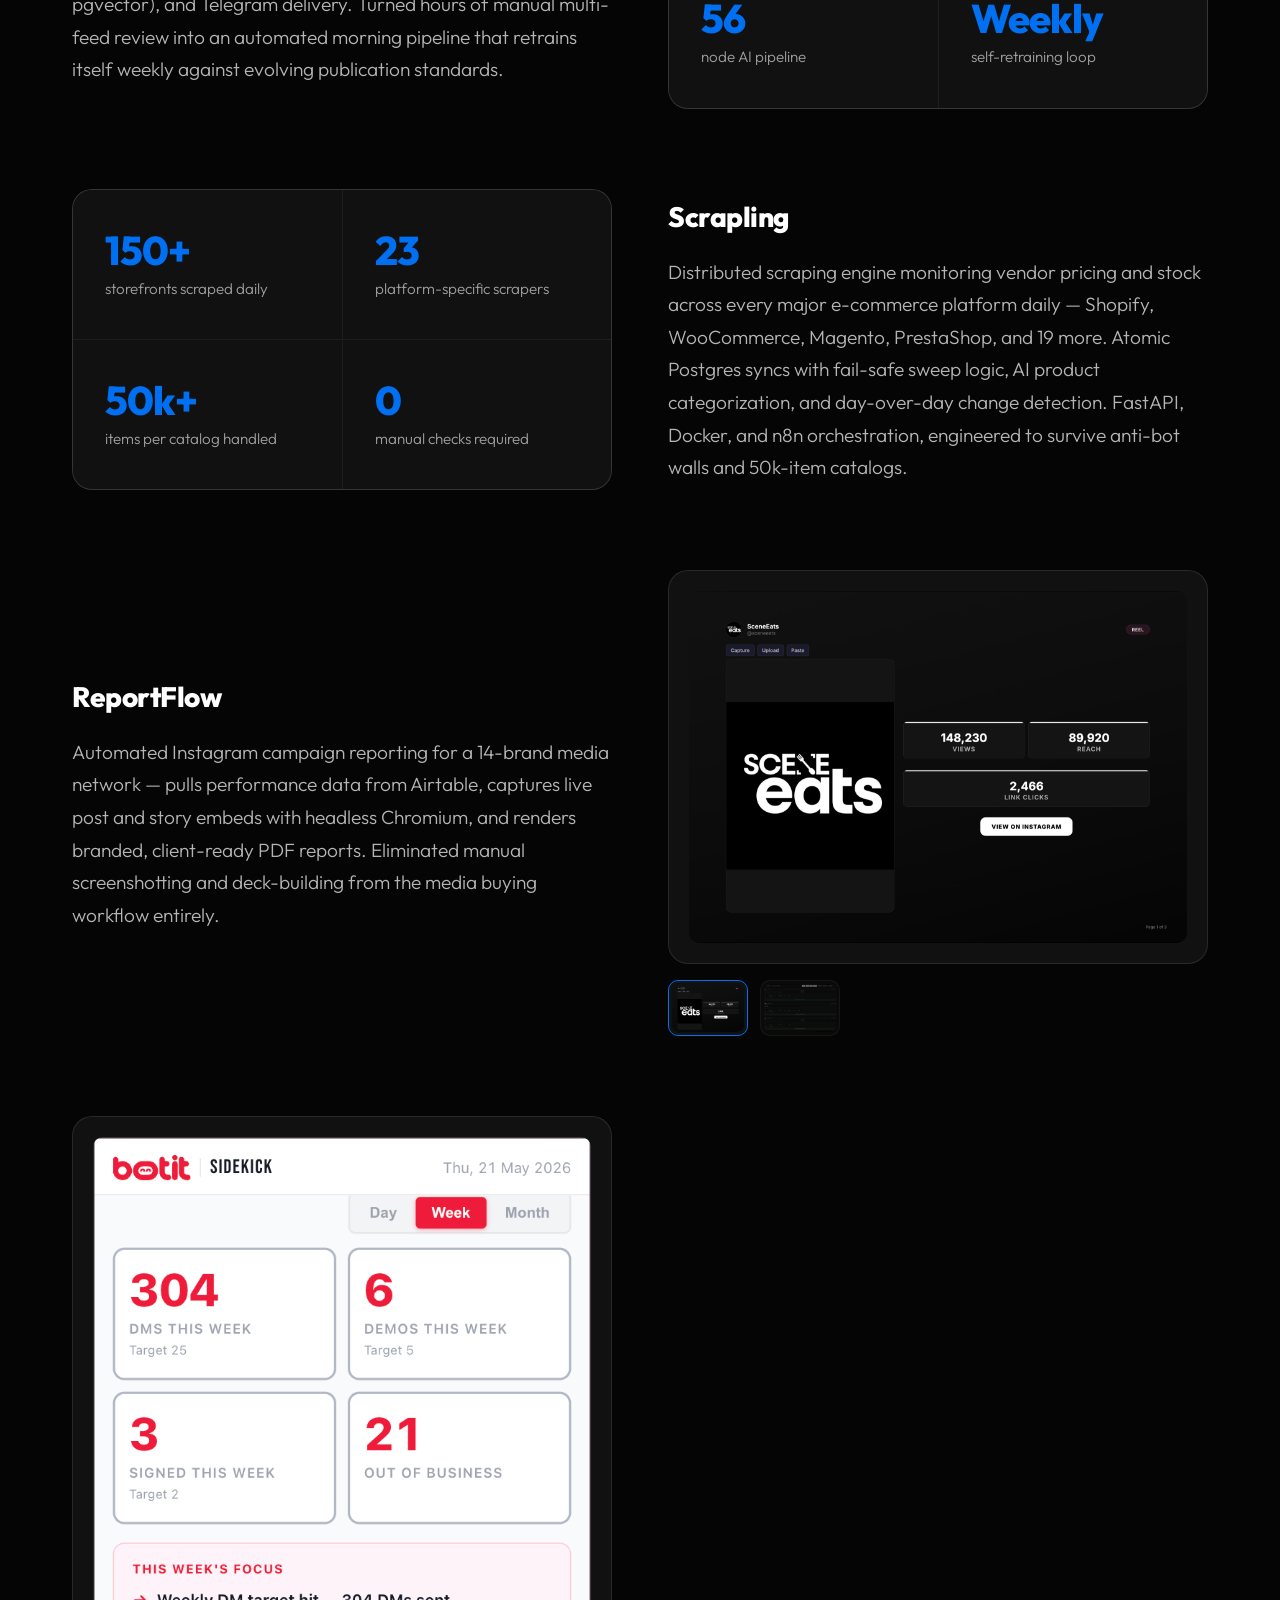
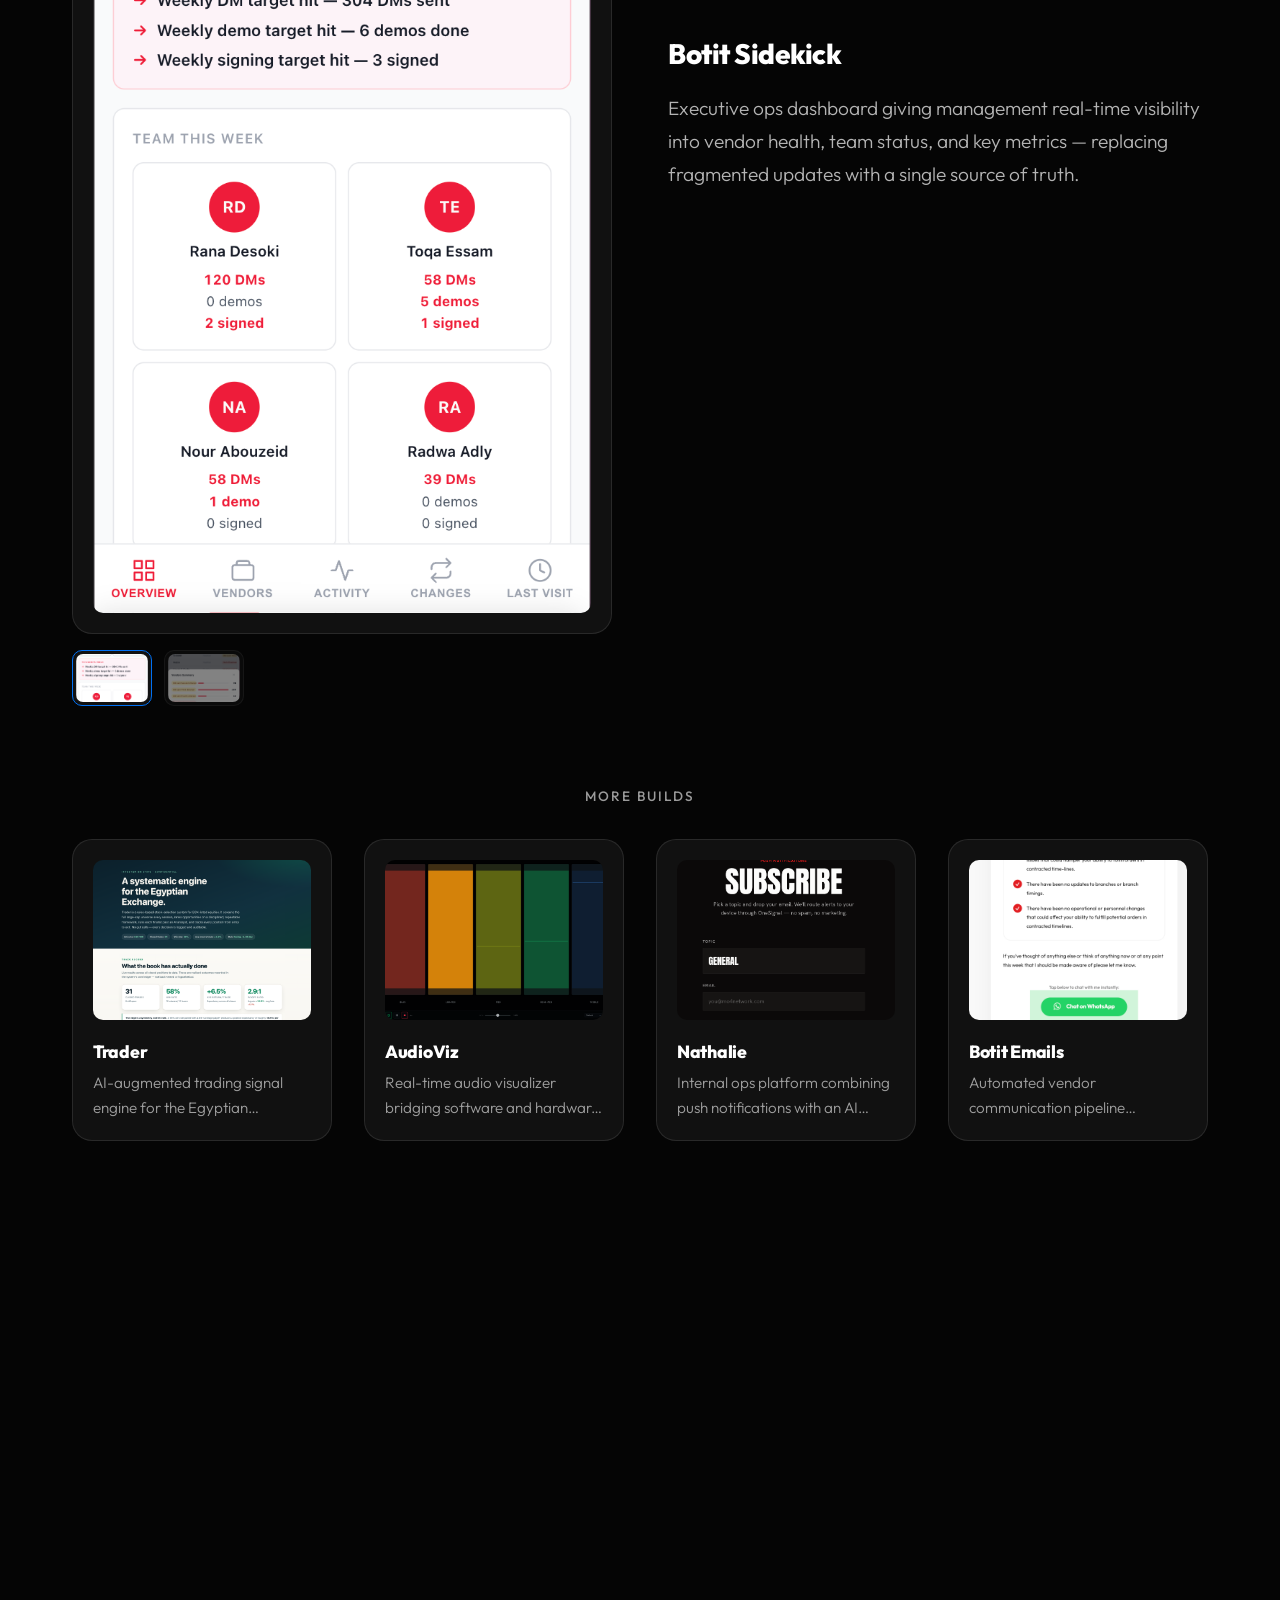
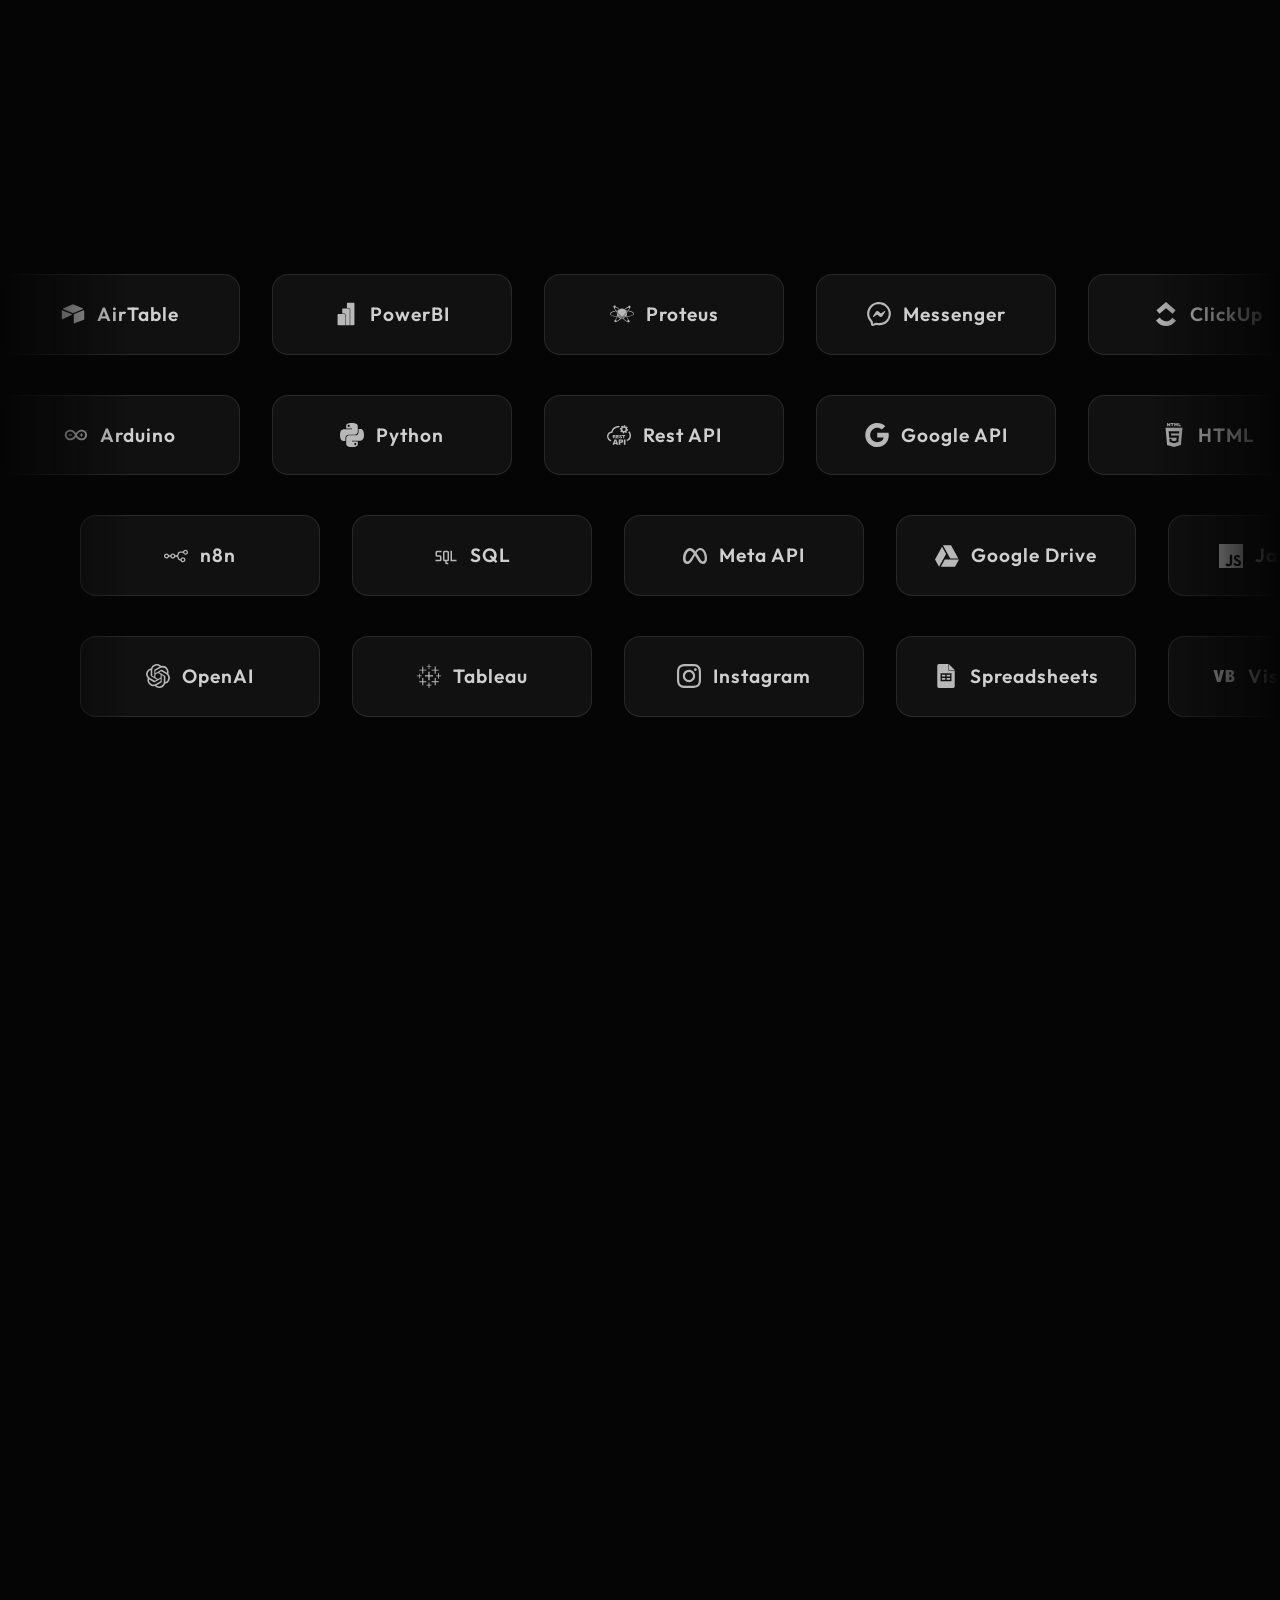
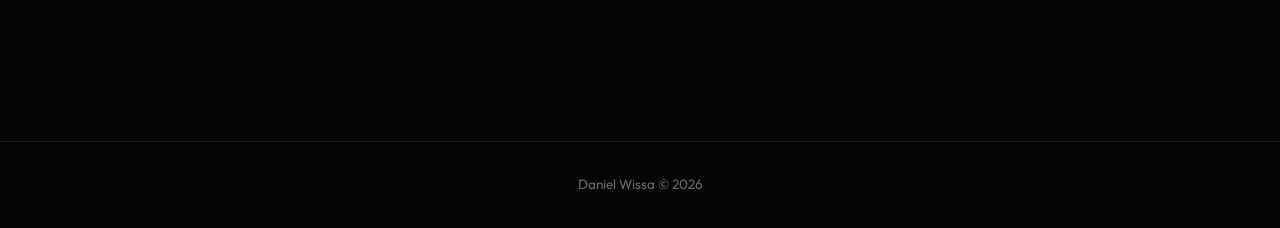
==== commit 170d4f1a: "fix: update social preview card to 1200x630 horizontal aspect ratio for LinkedIn and Twitter" ====
--- a/index.html
+++ b/index.html
@@ -18,7 +18,7 @@
     <meta property="og:image:secure_url" content="https://dany3dj.github.io/assets/og-image.png">
     <meta property="og:image:type" content="image/png">
     <meta property="og:image:width" content="1200">
-    <meta property="og:image:height" content="1200">
+    <meta property="og:image:height" content="630">
 
     <!-- Twitter / X -->
     <meta name="twitter:card" content="summary_large_image">
